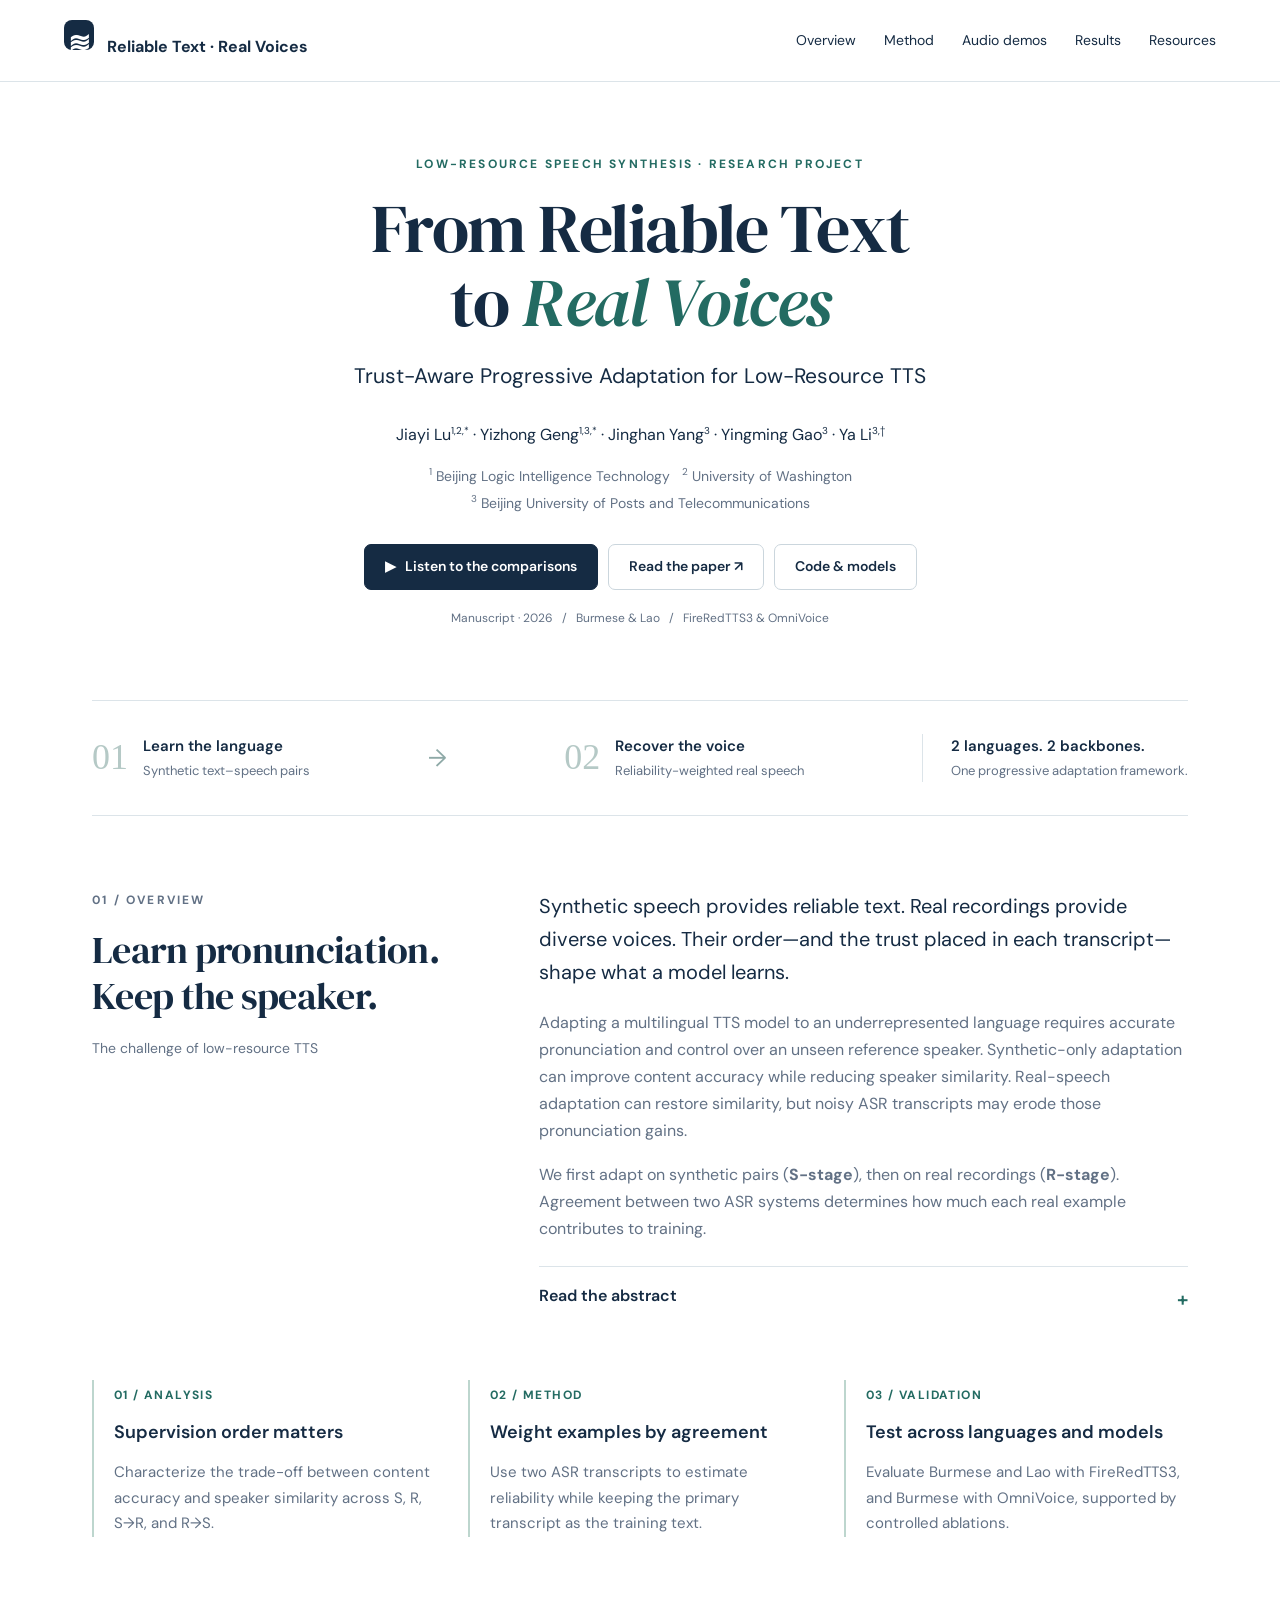
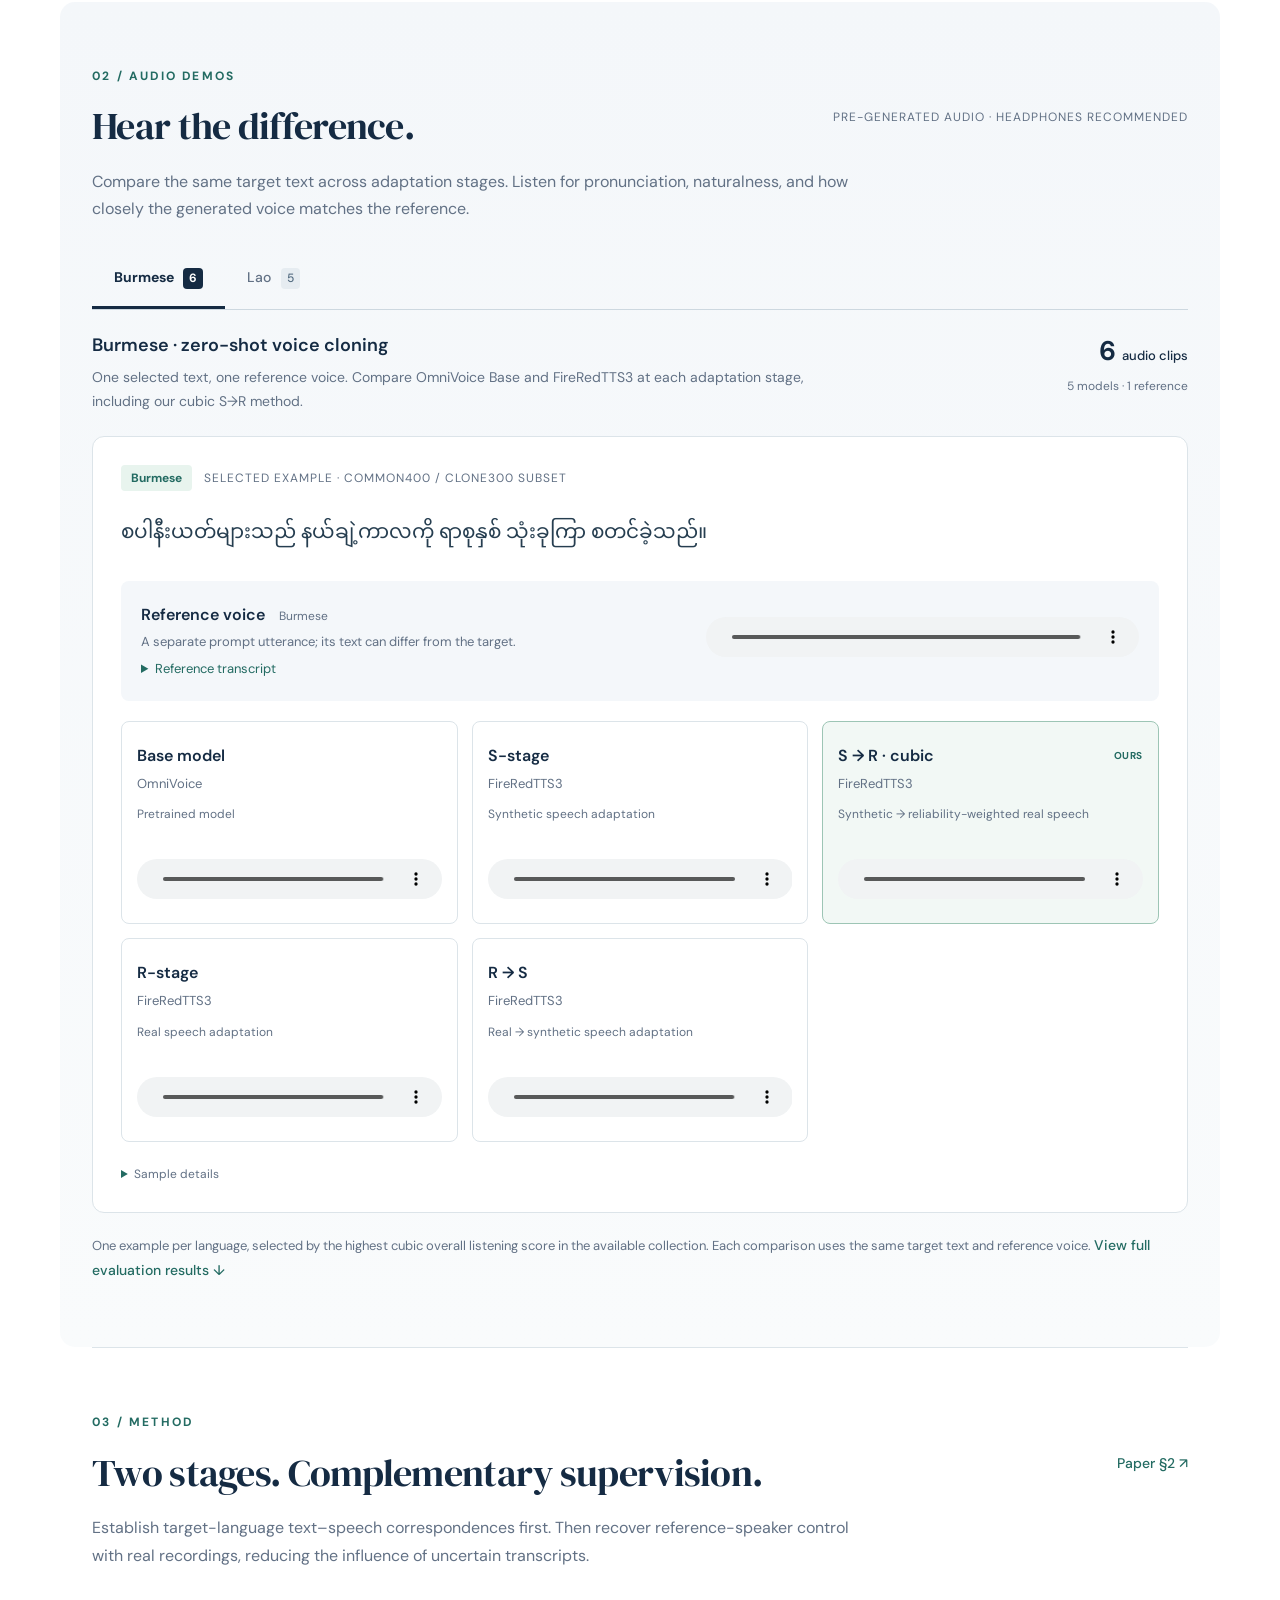
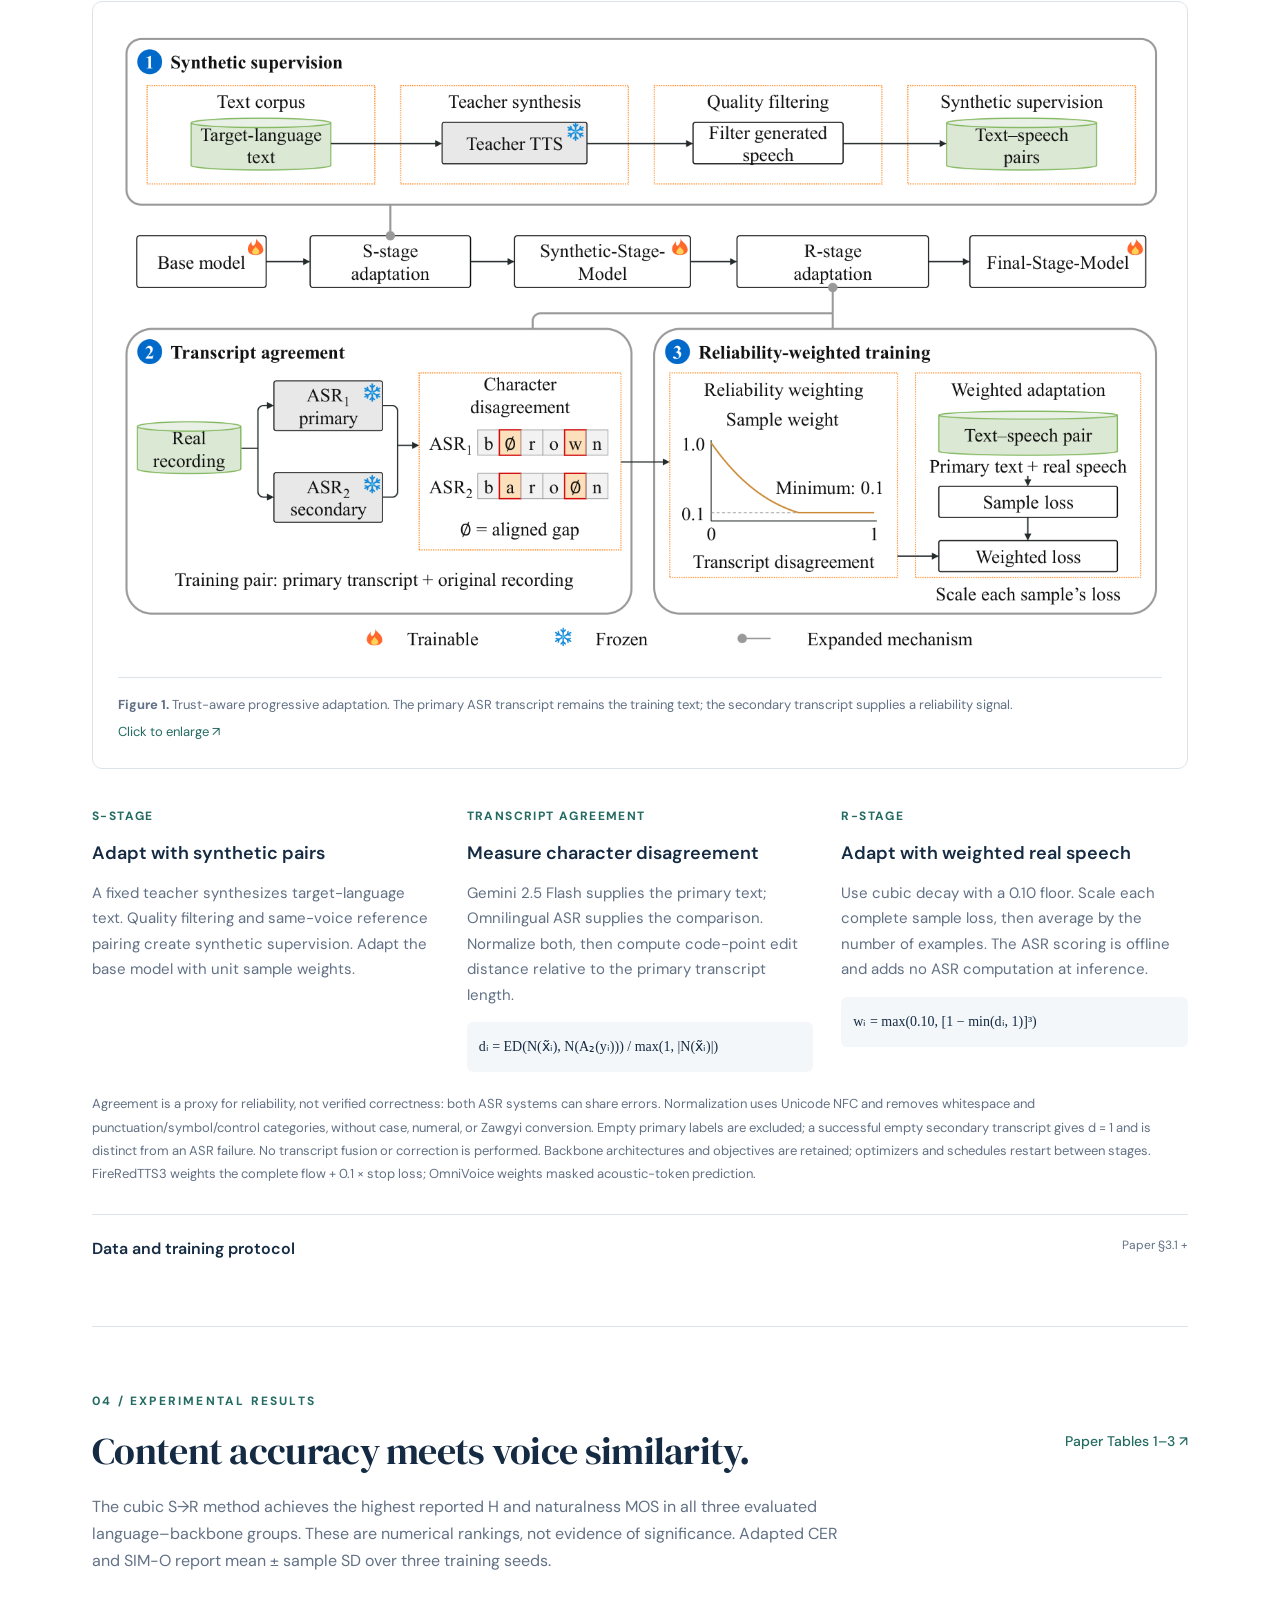
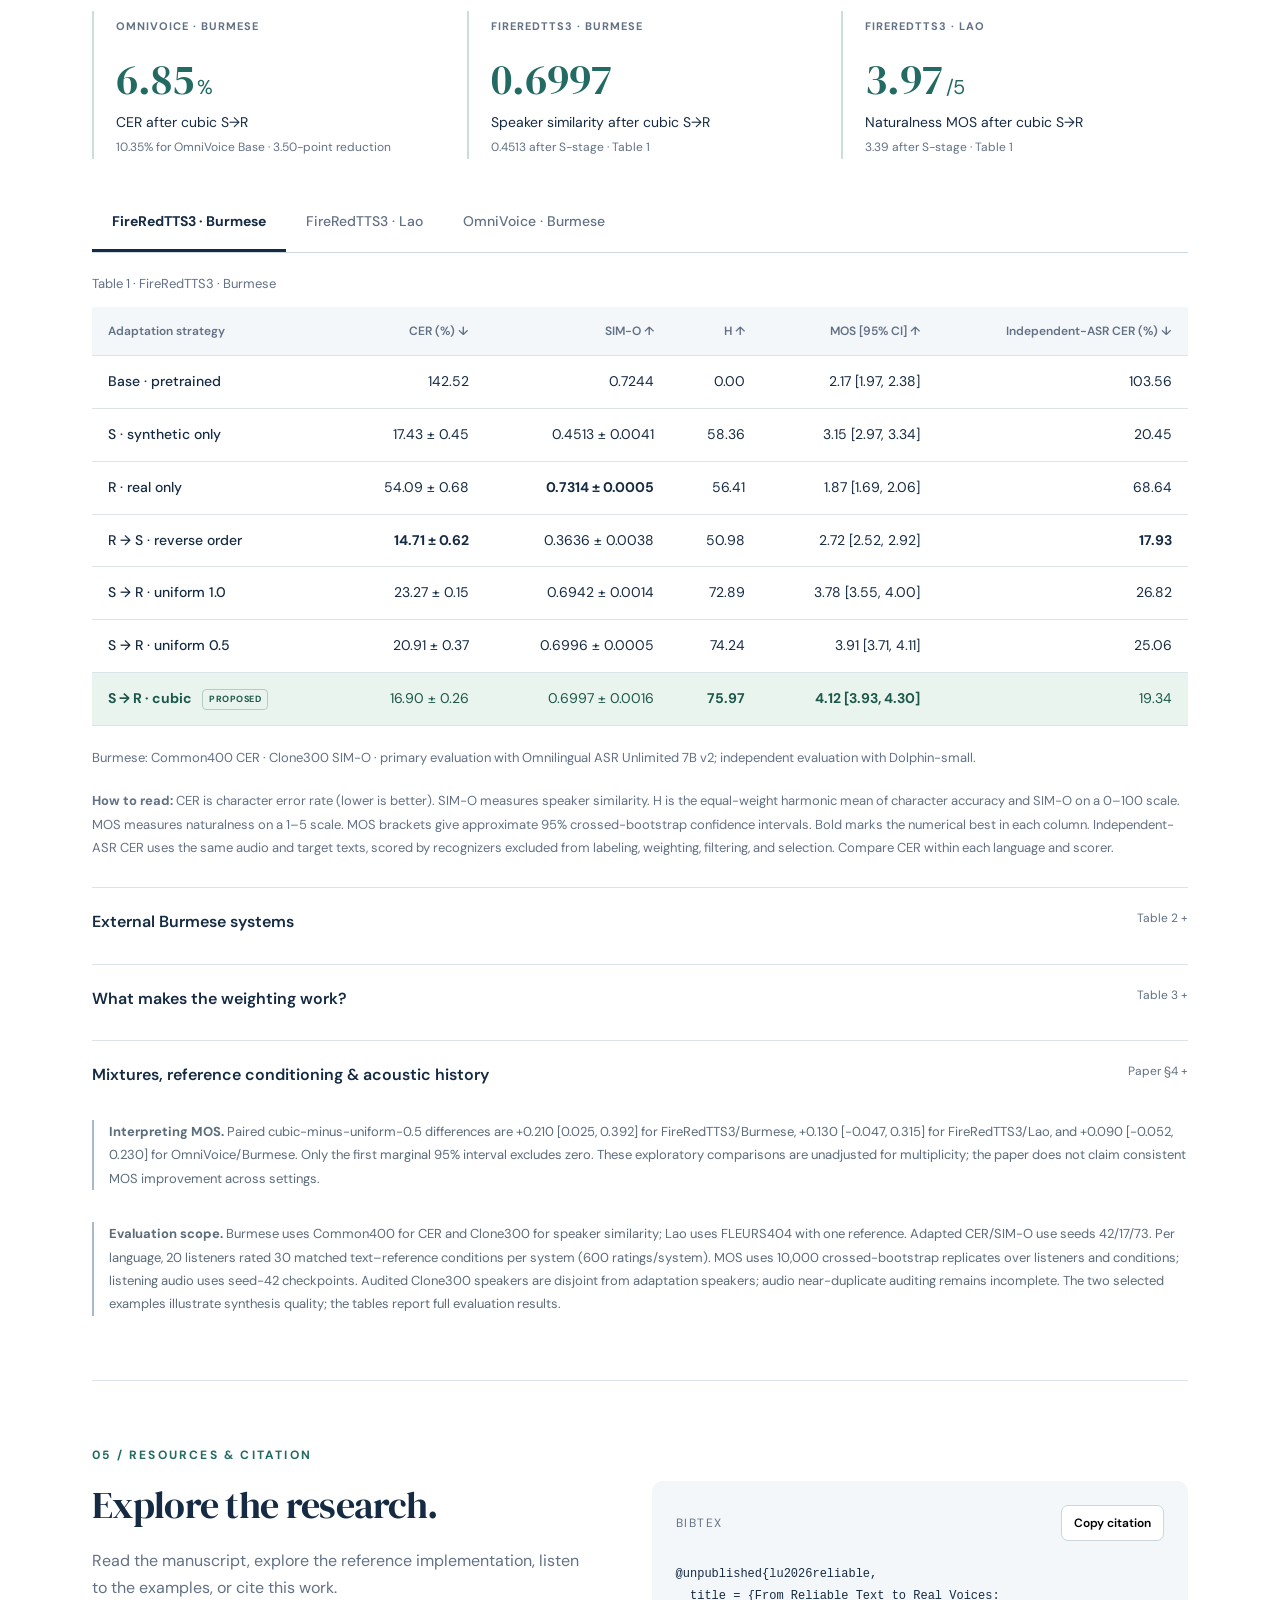
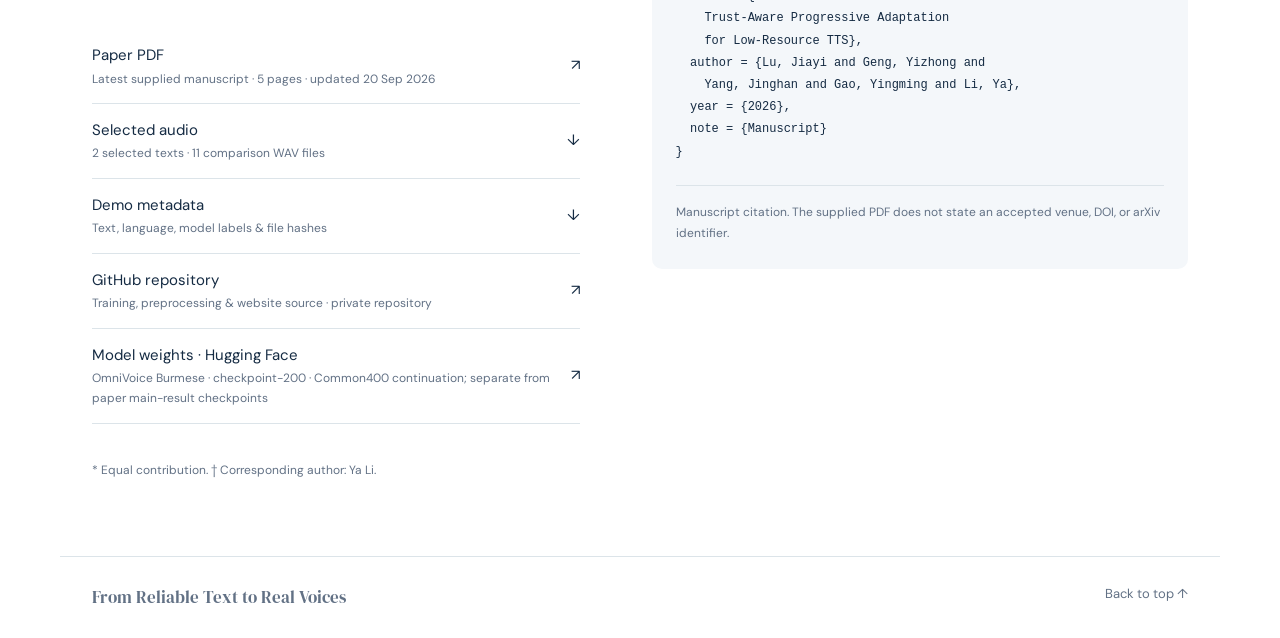
==== docs/index.html @ ff7438a8 "Refresh research overview and link public OmniVoice weights" ====
<!doctype html>
<html lang="en"><head><meta charset="utf-8"><meta name="viewport" content="width=device-width,initial-scale=1"><title>From Reliable Text to Real Voices</title><meta name="description" content="Trust-aware progressive adaptation for low-resource text-to-speech. Research, methods, audio comparisons, and results for Burmese and Lao."><link rel="icon" type="image/svg+xml" href="data:image/svg+xml,%3Csvg xmlns='http://www.w3.org/2000/svg' viewBox='0 0 32 32'%3E%3Crect width='32' height='32' rx='8' fill='%23254161'/%3E%3Cpath d='M8 13v6m5-12v18m6-15v12m5-9v6' stroke='white' stroke-width='2.5' stroke-linecap='round'/%3E%3C/svg%3E"><link rel="stylesheet" href="style.css"></head>
<body><header class="site-header"><a class="brand" href="#top"><span class="brand-icon">≋</span> Reliable Text · Real Voices</a><nav aria-label="Main navigation"><a href="#overview">Overview</a><a href="#method">Method</a><a href="#audio">Audio demos</a><a href="#results">Results</a><a href="#citation">Resources</a></nav></header>
<main id="top"><section class="hero"><p class="eyebrow">LOW-RESOURCE SPEECH SYNTHESIS · RESEARCH PROJECT</p><h1>From Reliable Text<br>to <em>Real Voices</em></h1><p class="subtitle">Trust-Aware Progressive Adaptation for Low-Resource TTS</p><p class="authors">Jiayi Lu<sup>1,2,*</sup> · Yizhong Geng<sup>1,3,*</sup> · Jinghan Yang<sup>3</sup> · Yingming Gao<sup>3</sup> · Ya Li<sup>3,†</sup></p><p class="affiliations"><sup>1</sup> Beijing Logic Intelligence Technology &nbsp; <sup>2</sup> University of Washington<br><sup>3</sup> Beijing University of Posts and Telecommunications</p><div class="hero-actions"><a class="button primary" href="#audio">▶ &nbsp; Listen to the comparisons</a><a class="button" href="assets/paper.pdf" target="_blank" rel="noopener">Read the paper ↗</a><a class="button" href="#citation">Code & models</a></div><p class="meta">Manuscript · 2026 &nbsp; / &nbsp; Burmese & Lao &nbsp; / &nbsp; FireRedTTS3 & OmniVoice</p></section>
<div class="research-strip" aria-label="Research at a glance"><div><span class="strip-number">01</span><span><strong>Learn the language</strong><small>Synthetic text–speech pairs</small></span></div><span class="strip-arrow" aria-hidden="true">→</span><div><span class="strip-number">02</span><span><strong>Recover the voice</strong><small>Reliability-weighted real speech</small></span></div><div class="strip-result"><strong>2 languages. 2 backbones.</strong><small>One progressive adaptation framework.</small></div></div>

<section id="overview" class="section overview-grid"><div><p class="eyebrow">01 / OVERVIEW</p><h2>Learn pronunciation.<br>Keep the speaker.</h2><p class="aside-label">The challenge of low-resource TTS</p></div><div><p class="lead">Synthetic speech provides reliable text. Real recordings provide diverse voices. Their order—and the trust placed in each transcript—shape what a model learns.</p><p>Adapting a multilingual TTS model to an underrepresented language requires accurate pronunciation and control over an unseen reference speaker. Synthetic-only adaptation can improve content accuracy while reducing speaker similarity. Real-speech adaptation can restore similarity, but noisy ASR transcripts may erode those pronunciation gains.</p><p>We first adapt on synthetic pairs (<strong>S-stage</strong>), then on real recordings (<strong>R-stage</strong>). Agreement between two ASR systems determines how much each real example contributes to training.</p><details class="abstract"><summary>Read the abstract <span aria-hidden="true">+</span></summary><p>Adapting multilingual text-to-speech (TTS) models to low-resource languages requires learning target-language pronunciation while retaining zero-shot voice cloning with limited transcribed speech. Synthetic speech and real recordings with automatic speech recognition (ASR) pseudo-labels offer scalable supervision, but differ in transcript reliability and acoustic diversity. We find that their training order affects the balance between content accuracy and speaker similarity, while noisy pseudo-labels can undermine pronunciation learned from synthetic speech. We propose synthetic-to-real adaptation with transcript-agreement weighting: synthetic pairs first establish text–speech correspondences, followed by real recordings to restore speaker conditioning, with agreement between two ASR systems determining each example’s loss weight. Experiments with FireRedTTS3 on Burmese and Lao, and OmniVoice on Burmese, show improved content accuracy and naturalness with competitive speaker similarity. Jointly considering supervision order and reliability when combining synthetic and real speech offers a practical path to low-resource TTS adaptation with less manual transcription.</p></details></div></section>
<div class="contributions"><article><span>01 / ANALYSIS</span><h3>Supervision order matters</h3><p>Characterize the trade-off between content accuracy and speaker similarity across S, R, S→R, and R→S.</p></article><article><span>02 / METHOD</span><h3>Weight examples by agreement</h3><p>Use two ASR transcripts to estimate reliability while keeping the primary transcript as the training text.</p></article><article><span>03 / VALIDATION</span><h3>Test across languages and models</h3><p>Evaluate Burmese and Lao with FireRedTTS3, and Burmese with OmniVoice, supported by controlled ablations.</p></article></div>

<section id="audio" class="section audio-section"><div class="section-heading"><div><p class="eyebrow">02 / AUDIO DEMOS</p><h2>Hear the difference.</h2></div><span class="small-label">PRE-GENERATED AUDIO · HEADPHONES RECOMMENDED</span></div><p class="section-intro">Compare the same target text across adaptation stages. Listen for pronunciation, naturalness, and how closely the generated voice matches the reference.</p>
<div class="tabs" role="tablist" aria-label="Audio language"><button id="tab-my" role="tab" aria-selected="true" aria-controls="audio-panel" data-group="my">Burmese <span>6</span></button><button id="tab-lo" role="tab" aria-selected="false" tabindex="-1" aria-controls="audio-panel" data-group="lo">Lao <span>5</span></button></div>
<div id="audio-panel" role="tabpanel" aria-labelledby="tab-my" tabindex="0"><div class="demo-description"><div><h3 id="group-title"></h3><p id="group-description"></p></div><div class="audio-count" id="audio-count" aria-live="polite"></div></div><article class="sample-card" id="sample-card" aria-live="polite"></article></div>
<p class="fine-print">One example per language, selected by the highest cubic overall listening score in the available collection. Each comparison uses the same target text and reference voice. <a class="text-link" href="#results">View full evaluation results ↓</a></p><noscript><p>Enable JavaScript to switch languages. You can also <a href="assets/selected-audio.zip">download all 11 comparison audio files</a>.</p></noscript></section>

<section id="method" class="section"><div class="section-heading"><div><p class="eyebrow">03 / METHOD</p><h2>Two stages. Complementary supervision.</h2></div><a class="text-link" href="assets/paper.pdf#page=2" target="_blank" rel="noopener">Paper §2 ↗</a></div><p class="section-intro">Establish target-language text–speech correspondences first. Then recover reference-speaker control with real recordings, reducing the influence of uncertain transcripts.</p><figure class="method-figure"><a href="assets/method.png" target="_blank" rel="noopener" aria-label="Open full-resolution method diagram"><img src="assets/method.png" alt="Figure 1. Teacher synthesis and quality filtering feed S-stage adaptation. A real recording is transcribed by a primary and secondary ASR system. Character disagreement determines the sample weight used during R-stage adaptation. Training uses the primary transcript and original recording." width="1512" height="912" loading="lazy"></a><figcaption><strong>Figure 1.</strong> Trust-aware progressive adaptation. The primary ASR transcript remains the training text; the secondary transcript supplies a reliability signal. <span>Click to enlarge ↗</span></figcaption></figure>
<div class="method-steps"><article><span class="step-label">S-STAGE</span><h3>Adapt with synthetic pairs</h3><p>A fixed teacher synthesizes target-language text. Quality filtering and same-voice reference pairing create synthetic supervision. Adapt the base model with unit sample weights.</p></article><article><span class="step-label">TRANSCRIPT AGREEMENT</span><h3>Measure character disagreement</h3><p>Gemini 2.5 Flash supplies the primary text; Omnilingual ASR supplies the comparison. Normalize both, then compute code-point edit distance relative to the primary transcript length.</p><p class="formula">dᵢ = ED(N(x̃ᵢ), N(A₂(yᵢ))) / max(1, |N(x̃ᵢ)|)</p></article><article><span class="step-label">R-STAGE</span><h3>Adapt with weighted real speech</h3><p>Use cubic decay with a 0.10 floor. Scale each complete sample loss, then average by the number of examples. The ASR scoring is offline and adds no ASR computation at inference.</p><p class="formula">wᵢ = max(0.10, [1 − min(dᵢ, 1)]³)</p></article></div><p class="fine-print">Agreement is a proxy for reliability, not verified correctness: both ASR systems can share errors. Normalization uses Unicode NFC and removes whitespace and punctuation/symbol/control categories, without case, numeral, or Zawgyi conversion. Empty primary labels are excluded; a successful empty secondary transcript gives d = 1 and is distinct from an ASR failure. No transcript fusion or correction is performed. Backbone architectures and objectives are retained; optimizers and schedules restart between stages. FireRedTTS3 weights the complete flow + 0.1 × stop loss; OmniVoice weights masked acoustic-token prediction.</p><details class="results-details"><summary>Data and training protocol <span>Paper §3.1 +</span></summary><div class="analysis-grid"><article><h3>Burmese</h3><p>S: 160,918 Azure Nilar/Thiha pairs (291.148 h). R: 48,043 DVB pairs (92.263 h). S/R training uses 53,640 / 16,015 updates.</p></article><article><h3>Lao</h3><p>S: 119,246 pairs (200.004 h). R: 26,004 pairs (45.117 h). S/R training uses 39,749 / 8,668 updates.</p></article><article><h3>Controlled adaptation</h3><p>One device, effective batch 3, AdamW, 3% warmup, cosine decay, S/R learning rates 2 × 10⁻⁶ / 10⁻⁶. Dev120 selects γ = 3 and a 0.10 floor by three-seed mean CER subject to SIM-O ≥ 0.6970.</p></article></div></details></section>

<section id="results" class="section"><div class="section-heading"><div><p class="eyebrow">04 / EXPERIMENTAL RESULTS</p><h2>Content accuracy meets voice similarity.</h2></div><a class="text-link" href="assets/paper.pdf#page=3" target="_blank" rel="noopener">Paper Tables 1–3 ↗</a></div><p class="section-intro">The cubic S→R method achieves the highest reported H and naturalness MOS in all three evaluated language–backbone groups. These are numerical rankings, not evidence of significance. Adapted CER and SIM-O report mean ± sample SD over three training seeds.</p><div class="result-highlights"><div><span>OMNIVOICE · BURMESE</span><strong>6.85<span>%</span></strong><p>CER after cubic S→R<br><small>10.35% for OmniVoice Base · 3.50-point reduction</small></p></div><div><span>FIREREDTTS3 · BURMESE</span><strong>0.6997</strong><p>Speaker similarity after cubic S→R<br><small>0.4513 after S-stage · Table 1</small></p></div><div><span>FIREREDTTS3 · LAO</span><strong>3.97<span>/5</span></strong><p>Naturalness MOS after cubic S→R<br><small>3.39 after S-stage · Table 1</small></p></div></div>
<div class="results-toolbar"><div class="tabs compact" role="tablist" aria-label="Results language and backbone"><button id="result-tab-0" role="tab" aria-selected="true" aria-controls="results-panel" data-result="0">FireRedTTS3 · Burmese</button><button id="result-tab-1" role="tab" aria-selected="false" tabindex="-1" aria-controls="results-panel" data-result="1">FireRedTTS3 · Lao</button><button id="result-tab-2" role="tab" aria-selected="false" tabindex="-1" aria-controls="results-panel" data-result="2">OmniVoice · Burmese</button></div></div><div id="results-panel" role="tabpanel" aria-labelledby="result-tab-0" tabindex="0"><div class="table-scroll"><table class="results-table"><caption id="table-caption">Table 1 · FireRedTTS3 · Burmese</caption><thead><tr><th scope="col">Adaptation strategy</th><th scope="col">CER (%) ↓</th><th scope="col">SIM-O ↑</th><th scope="col">H ↑</th><th scope="col">MOS [95% CI] ↑</th><th scope="col">Independent-ASR CER (%) ↓</th></tr></thead><tbody id="results-body"></tbody></table></div><p id="result-protocol" class="fine-print"></p></div><p class="fine-print"><strong>How to read:</strong> CER is character error rate (lower is better). SIM-O measures speaker similarity. H is the equal-weight harmonic mean of character accuracy and SIM-O on a 0–100 scale. MOS measures naturalness on a 1–5 scale. MOS brackets give approximate 95% crossed-bootstrap confidence intervals. Bold marks the numerical best in each column. Independent-ASR CER uses the same audio and target texts, scored by recognizers excluded from labeling, weighting, filtering, and selection. Compare CER within each language and scorer.</p>
<details class="results-details"><summary>External Burmese systems <span>Table 2 +</span></summary><div class="table-scroll"><table><caption>Common400 CER / Clone300 SIM-O</caption><thead><tr><th scope="col">System</th><th scope="col">CER (%) ↓</th><th scope="col">SIM-O ↑</th></tr></thead><tbody><tr><th scope="row">Fish Audio S2-Pro</th><td>83.89</td><td>0.6376</td></tr><tr><th scope="row">MMS-TTS-mya *</th><td>20.49</td><td>0.1029</td></tr><tr><th scope="row">F5-Myanmar-TTS v2</th><td>35.24</td><td>0.5863</td></tr><tr><th scope="row">IMS-Toucan</th><td>95.40</td><td>0.3298</td></tr><tr><th scope="row">mmSpeech Tacotron *</th><td>78.70</td><td>0.0914</td></tr><tr><th scope="row">OmniVoice Base</th><td>10.35</td><td>0.7278</td></tr><tr><th scope="row">FireRedTTS3 cubic</th><td>16.90</td><td>0.6997</td></tr><tr class="ours"><th scope="row">OmniVoice cubic</th><td>6.85</td><td>0.7098</td></tr></tbody></table></div><p class="fine-print">* Fixed-voice models: SIM-O is descriptive. All outputs remain scored, including 210/400 mmSpeech Tacotron outputs reaching its 12.54 s limit and IMS-Toucan outputs with Burmese phoneme warnings. The selected audio examples above include FireRedTTS3 cubic and OmniVoice Base.</p></details>
<details class="results-details"><summary>What makes the weighting work? <span>Table 3 +</span></summary><p class="fine-print">Burmese FireRedTTS3 controls from S: mean ± sample SD over three training seeds. Shuffle results are averaged within each seed.</p><div class="ablation-grid"><div><h3>Keep the recordings. Change the labels.</h3><p>On 2,921 matched FLEURS recordings (11.578 h), official text reduces CER by 8.22 points versus ASR pseudo-labels at uniform weight 1.0.</p><div class="table-scroll"><table><caption>Table 3a · Training-label control</caption><thead><tr><th scope="col">Setting</th><th scope="col">CER (%) ↓</th><th scope="col">SIM-O ↑</th></tr></thead><tbody><tr><th scope="row">S starting point (Table 1a)</th><td>17.43 ± 0.45</td><td>0.4513 ± 0.0041</td></tr><tr><th scope="row">Pseudo-labels · w = 0.5</th><td>21.17 ± 0.38</td><td>0.6345 ± 0.0024</td></tr><tr><th scope="row">Pseudo-labels · w = 1.0</th><td>23.67 ± 0.19</td><td>0.6487 ± 0.0009</td></tr><tr class="ours"><th scope="row">Official text · w = 1.0</th><td>15.45 ± 0.15</td><td>0.6342 ± 0.0012</td></tr></tbody></table></div></div><div><h3>Assignment matters beyond loss scale.</h3><p>Cubic weighting outperforms shuffled weights and equal-mean uniform weighting under matched broadcast training conditions.</p><div class="table-scroll"><table><caption>Table 3b · Weight assignment and loss scale</caption><thead><tr><th scope="col">Setting</th><th scope="col">CER (%) ↓</th><th scope="col">SIM-O ↑</th></tr></thead><tbody><tr><th scope="row">Uniform 1.0 (Table 1a)</th><td>23.27 ± 0.15</td><td>0.6942 ± 0.0014</td></tr><tr><th scope="row">Uniform 0.5</th><td>20.91 ± 0.37</td><td>0.6996 ± 0.0005</td></tr><tr><th scope="row">Linear · γ = 1</th><td>23.25 ± 0.49</td><td>0.6956 ± 0.0030</td></tr><tr><th scope="row">Cubic · globally shuffled</th><td>21.34 ± 0.52</td><td>0.6984 ± 0.0010</td></tr><tr><th scope="row">Cubic · duration-stratified shuffle</th><td>21.13 ± 0.22</td><td>0.6988 ± 0.0032</td></tr><tr><th scope="row">Uniform · equal mean</th><td>21.09 ± 0.55</td><td>0.6993 ± 0.0008</td></tr><tr class="ours"><th scope="row">Cubic · γ = 3</th><td>16.90 ± 0.26</td><td>0.6997 ± 0.0016</td></tr></tbody></table></div></div></div><p class="fine-print">On the FLEURS label control, transcript disagreement correlates with true label error (Spearman ρ = 0.560; Pearson r = 0.546). Mean label CER is 5.94% at d &lt; 0.1 (n = 971), versus 32.30% at d ≥ 0.6 (n = 286). Agreement is informative, not proof of correctness.</p></details>
<details class="results-details"><summary>Mixtures, reference conditioning & acoustic history <span>Paper §4 +</span></summary><div class="analysis-grid"><article><h3>Progressive adaptation</h3><p>The real-example ratio sweep uses 0/10/25/50/75/90/100% real data. Synthetic replay restores less similarity than real-only continuation. Exposure-matched joint training from Base yields <strong>20.160% CER / 0.65120 SIM-O</strong>.</p></article><article><h3>Reference response</h3><p>Embedding-switch response across 16 texts is <strong>1.3147 / 0.9602 / 1.2723</strong> for Base / S / historical uniform 0.5 S→R. Matched-reference SIM-O is 0.7804 / 0.5672 / 0.7625. Real adaptation restores response weakened by S; cubic was not tested in this intervention.</p></article><article><h3>Acoustic history</h3><p>Recorded rather than generated prefixes improve suffix SIM-O by <strong>0.0739 / 0.0211</strong> for S / historical uniform 0.5 S→R over eight eligible pairs. Gains occur in 7/8 pairs for each model; paired 95% intervals are [0.0225, 0.1204] / [0.0025, 0.0374]. These case-conditioned results show history dependence, not naturally accumulating voice drift. Cubic was not tested.</p></article></div><p class="fine-print">No corresponding intervention or ratio-sweep audio is available in the supplied collection. These results are reported from the manuscript and are not inferred from the selected listening clips.</p></details>
<div class="note results-note"><strong>Interpreting MOS.</strong> Paired cubic-minus-uniform-0.5 differences are +0.210 [0.025, 0.392] for FireRedTTS3/Burmese, +0.130 [−0.047, 0.315] for FireRedTTS3/Lao, and +0.090 [−0.052, 0.230] for OmniVoice/Burmese. Only the first marginal 95% interval excludes zero. These exploratory comparisons are unadjusted for multiplicity; the paper does not claim consistent MOS improvement across settings.</div><div class="note results-note"><strong>Evaluation scope.</strong> Burmese uses Common400 for CER and Clone300 for speaker similarity; Lao uses FLEURS404 with one reference. Adapted CER/SIM-O use seeds 42/17/73. Per language, 20 listeners rated 30 matched text–reference conditions per system (600 ratings/system). MOS uses 10,000 crossed-bootstrap replicates over listeners and conditions; listening audio uses seed-42 checkpoints. Audited Clone300 speakers are disjoint from adaptation speakers; audio near-duplicate auditing remains incomplete. The two selected examples illustrate synthesis quality; the tables report full evaluation results.</div></section>

<section id="citation" class="section"><div class="resource-layout"><div><p class="eyebrow">05 / RESOURCES & CITATION</p><h2>Explore the research.</h2><p class="section-intro">Read the manuscript, explore the reference implementation, listen to the examples, or cite this work.</p><div class="resource-list"><a href="assets/paper.pdf" target="_blank" rel="noopener"><span>Paper PDF<small>Latest supplied manuscript · 5 pages · updated 20 Sep 2026</small></span><span aria-hidden="true">↗</span></a><a href="assets/selected-audio.zip" download><span>Selected audio<small>2 selected texts · 11 comparison WAV files</small></span><span aria-hidden="true">↓</span></a><a href="assets/demo-data.json" download><span>Demo metadata<small>Text, language, model labels & file hashes</small></span><span aria-hidden="true">↓</span></a><a href="https://github.com/InsiderX-Pro/S2R-Adaptation-TTS" target="_blank" rel="noopener"><span>GitHub repository<small>Training, preprocessing & website source · private repository</small></span><span aria-hidden="true">↗</span></a><a href="https://huggingface.co/joa8115/S2R-Adaptation-TTS" target="_blank" rel="noopener"><span>Model weights · Hugging Face<small>OmniVoice Burmese · checkpoint-200 · Common400 continuation; separate from paper main-result checkpoints</small></span><span aria-hidden="true">↗</span></a></div></div><div class="citation-box"><div class="citation-top"><span>BIBTEX</span><button id="copy-citation" class="button">Copy citation</button></div><pre id="bibtex">@unpublished{lu2026reliable,
  title = {From Reliable Text to Real Voices:
    Trust-Aware Progressive Adaptation
    for Low-Resource TTS},
  author = {Lu, Jiayi and Geng, Yizhong and
    Yang, Jinghan and Gao, Yingming and Li, Ya},
  year = {2026},
  note = {Manuscript}
}</pre><p class="fine-print">Manuscript citation. The supplied PDF does not state an accepted venue, DOI, or arXiv identifier.</p><span id="copy-status" class="sr-only" role="status"></span></div></div><p class="author-note">* Equal contribution. † Corresponding author: Ya Li.</p></section></main><footer><span>From Reliable Text to Real Voices</span><a href="#top">Back to top ↑</a></footer><script src="demo-data.js"></script><script src="app.js"></script></body></html>
---- docs/style.css ----
@font-face {
  font-family: 'DM Sans';
  font-style: normal;
  font-weight: 400;
  font-display: swap;
  src: url(./assets/fonts/dmsans-0569c822ca.ttf) format('truetype');
}
@font-face {
  font-family: 'DM Sans';
  font-style: normal;
  font-weight: 500;
  font-display: swap;
  src: url(./assets/fonts/dmsans-9bd8ba39c9.ttf) format('truetype');
}
@font-face {
  font-family: 'DM Sans';
  font-style: normal;
  font-weight: 600;
  font-display: swap;
  src: url(./assets/fonts/dmsans-18e69125ce.ttf) format('truetype');
}
@font-face {
  font-family: 'DM Sans';
  font-style: normal;
  font-weight: 700;
  font-display: swap;
  src: url(./assets/fonts/dmsans-8257aa2626.ttf) format('truetype');
}
@font-face {
  font-family: 'DM Serif Display';
  font-style: italic;
  font-weight: 400;
  font-display: swap;
  src: url(./assets/fonts/dmserifdisplay-d90cebc85b.ttf) format('truetype');
}
@font-face {
  font-family: 'DM Serif Display';
  font-style: normal;
  font-weight: 400;
  font-display: swap;
  src: url(./assets/fonts/dmserifdisplay-b883796f2d.ttf) format('truetype');
}
@font-face {
  font-family: 'Noto Sans Lao';
  font-style: normal;
  font-weight: 400;
  font-stretch: normal;
  font-display: swap;
  src: url(./assets/fonts/notosanslao-f1ea548bab.ttf) format('truetype');
}
@font-face {
  font-family: 'Noto Sans Lao';
  font-style: normal;
  font-weight: 500;
  font-stretch: normal;
  font-display: swap;
  src: url(./assets/fonts/notosanslao-83dd89c81e.ttf) format('truetype');
}
@font-face {
  font-family: 'Noto Sans Myanmar';
  font-style: normal;
  font-weight: 400;
  font-stretch: normal;
  font-display: swap;
  src: url(./assets/fonts/notosansmyanmar-a69e5a7df8.ttf) format('truetype');
}
@font-face {
  font-family: 'Noto Sans Myanmar';
  font-style: normal;
  font-weight: 500;
  font-stretch: normal;
  font-display: swap;
  src: url(./assets/fonts/notosansmyanmar-fc57431f5d.ttf) format('truetype');
}

:root{--ink:#152b43;--muted:#627185;--accent:#236b62;--line:#dce4e9;--soft:#f4f7fa;--teal:#e8f4ee}*{box-sizing:border-box}html{scroll-behavior:smooth;scroll-padding-top:95px}body{margin:0;background:#fff;color:var(--ink);font:16px/1.7 'DM Sans',Arial,sans-serif}a{color:inherit;text-decoration:none}button,a,input,summary{touch-action:manipulation}a:focus-visible,button:focus-visible,summary:focus-visible{outline:3px solid #bb822e;outline-offset:5px}button{font:inherit;cursor:pointer}.site-header{height:82px;border-bottom:1px solid var(--line);display:flex;align-items:center;justify-content:space-between;padding:0 max(5vw,24px);position:sticky;top:0;background:#ffffffed;backdrop-filter:blur(14px);z-index:10}.brand{font-weight:700;font-size:16px;white-space:nowrap}.brand-icon{display:inline-grid;place-items:center;background:var(--ink);color:white;width:30px;height:30px;border-radius:8px;font-size:27px;margin-right:9px}nav{display:flex;gap:28px;font-size:14px}nav a:hover{color:var(--accent)}main{max-width:1160px;margin:auto;padding:0 32px}.hero{text-align:center;padding:72px 0 60px}.eyebrow{font-size:12px;letter-spacing:2.2px;font-weight:700;color:var(--accent);margin:0 0 18px}h1{font:normal clamp(42px,5.3vw,70px)/1.08 'DM Serif Display',Georgia,serif;letter-spacing:-1.5px;margin:18px 0 20px}h1 em{color:var(--accent);font-weight:normal}.subtitle{font-size:21px;margin:0 0 26px}.authors{font-size:16px;margin:10px 0}.affiliations{font-size:14px;line-height:1.9;color:var(--muted)}sup{font-size:10px}.hero-actions{display:flex;justify-content:center;flex-wrap:wrap;gap:10px;margin:28px 0 18px}.button{display:inline-flex;gap:8px;align-items:center;justify-content:center;border:1px solid #cbd6dd;border-radius:7px;padding:10px 20px;font-size:14px;font-weight:600;background:white}.button:hover{background:var(--soft)}.button.primary{background:var(--ink);border-color:var(--ink);color:white}.button.primary:hover{background:#254966}.meta{font-size:12px;color:var(--muted)}.section{padding:64px 0;border-top:1px solid var(--line)}h2{font:normal 38px/1.2 'DM Serif Display',Georgia,serif;letter-spacing:-.7px;margin:0 0 18px}.section-intro{color:var(--muted);max-width:760px;margin:0 0 28px}.sample-card{padding:28px;border:1px solid var(--line);border-radius:12px;background:#fff}.sample-text{font-size:20px;line-height:2;color:#263e50}[lang=my]{font-family:'Noto Sans Myanmar',sans-serif}[lang=lo]{font-family:'Noto Sans Lao',sans-serif}audio{max-width:100%;width:100%;height:40px}footer{text-align:center;padding:35px;color:var(--muted);font-size:13px;border-top:1px solid var(--line)}@media(max-width:760px){.site-header{height:auto;min-height:74px;display:block;padding:12px 20px}.brand{font-size:14px}nav{gap:20px;overflow:auto;white-space:nowrap;margin-top:8px;padding-bottom:3px}main{padding:0 20px}.hero{padding:45px 0 35px}.subtitle{font-size:18px}.section{padding:42px 0}h2{font-size:32px}.sample-card{padding:20px}}
.research-strip{display:flex;align-items:center;gap:24px;justify-content:space-between;border-top:1px solid var(--line);border-bottom:1px solid var(--line);padding:26px 0;margin-bottom:10px}.research-strip>div{display:flex;align-items:center;gap:15px}.strip-number{font-family:Georgia,serif;font-size:36px;color:#b5c9c6}.research-strip strong{display:block;font-size:15px;font-weight:600}.research-strip small{display:block;font-size:13px;color:var(--muted)}.strip-arrow{color:#8ea9a7;font-size:24px}.research-strip .strip-result{display:block;border-left:1px solid var(--line);padding-left:28px}.overview-grid{display:grid;grid-template-columns:1fr 1.7fr;gap:65px;border-top:0}.overview-grid p{color:var(--muted)}.overview-grid .lead{font-size:20px;color:var(--ink);line-height:1.65;margin-top:0}.aside-label{font-size:14px}.abstract{border-top:1px solid var(--line);padding-top:15px;margin-top:24px}.abstract summary,.results-details>summary{cursor:pointer;display:flex;justify-content:space-between;font-weight:600;gap:20px}.abstract summary span{color:var(--accent);font-size:20px}.abstract p{font-size:15px}.contributions{display:grid;grid-template-columns:repeat(3,1fr);gap:32px;padding:0 0 65px}.contributions article{padding-left:20px;border-left:2px solid #bdd6ce}.contributions span,.step-label{font-size:12px;letter-spacing:1.4px;color:var(--accent);font-weight:700}h3{font-size:18px;font-weight:600;line-height:1.45;margin:12px 0}h4{font-size:16px;font-weight:600;margin:0}.contributions p,.method-steps p{color:var(--muted);font-size:15px;margin-bottom:0}.section-heading{display:flex;align-items:center;justify-content:space-between;gap:20px}.section-heading h2{margin-bottom:18px}.small-label{font-size:12px;letter-spacing:1px;color:var(--muted)}.audio-section{background:linear-gradient(#f4f7fa,#f9fbfc);margin:0 -32px;padding-left:32px;padding-right:32px;border-radius:15px;border-top:0}.tabs{display:flex;gap:0;border-bottom:1px solid #cdd8e0;overflow:auto}.tabs button{padding:16px 22px;white-space:nowrap;font-size:14px;font-weight:500;border:0;border-bottom:3px solid transparent;background:none;color:var(--muted)}.tabs button:hover{color:var(--ink);background:#eaf0f4}.tabs button[aria-selected=true]{color:var(--ink);border-bottom-color:var(--ink);font-weight:700}.tabs button span{font-size:12px;display:inline-block;padding:0 6px;margin-left:6px;background:#e6ecf1;color:#536b80;border-radius:4px}.tabs button[aria-selected=true] span{background:var(--ink);color:white}.demo-description{display:flex;gap:40px;justify-content:space-between;padding:22px 0}.demo-description h3{margin:0 0 8px}.demo-description p{max-width:760px;color:var(--muted);font-size:14px;margin:0}.audio-count{text-align:right;min-width:170px;flex-shrink:0;padding-top:3px}.audio-count strong{font-size:27px;line-height:1.2}.audio-count small{font-size:13px;font-weight:500}.audio-count>span{display:block;font-size:12px;color:var(--muted);margin-top:8px}.sample-navigation{display:flex;align-items:center;gap:22px;padding-bottom:22px}.sample-navigation>.small-label{flex-shrink:0}.sample-picker{display:flex;gap:7px;flex-wrap:wrap}.sample-choice{font-size:12px;background:white;border:1px solid #cdd8e0;border-radius:5px;padding:7px 10px;min-height:36px;min-width:38px;color:#52677c}.sample-choice.selected{color:white;background:var(--ink);border-color:var(--ink)}.sample-choice:hover{border-color:var(--ink)}.sample-top{display:flex;align-items:center;gap:12px}.language-badge{font-size:12px;font-weight:700;padding:3px 10px;border-radius:4px;background:var(--teal);color:var(--accent)}.text-link{font-size:14px;font-weight:500;color:var(--accent)}.text-link:hover{text-decoration:underline}.all-comparisons{margin-left:auto}.sample-text{margin:23px 0 27px;overflow-wrap:anywhere}.reference-row{display:grid;grid-template-columns:1.25fr 1fr;gap:24px;align-items:center;background:var(--soft);padding:20px;border-radius:8px;margin-bottom:20px}.reference-row h4 span{font-size:12px;font-weight:400;color:var(--muted);margin-left:10px}.reference-row p{font-size:13px;color:var(--muted);margin:3px 0}.reference-row summary{font-size:13px;color:var(--accent);cursor:pointer;margin-top:5px}.reference-row details p{margin-top:14px;line-height:2}.audio-grid{display:grid;grid-template-columns:repeat(3,minmax(0,1fr));gap:14px}.audio-grid.single{grid-template-columns:minmax(0,1fr);max-width:650px}.model-audio{padding:20px 15px 16px;border:1px solid var(--line);border-radius:8px;min-width:0}.model-audio.progressive{background:#f2f8f5;border-color:#9dc5b5}.model-heading{display:flex;justify-content:space-between;gap:8px;align-items:center}.model-tag{font-size:10px;letter-spacing:.5px;font-weight:700;color:var(--accent)}.backbone{font-size:13px;color:var(--muted)}.condition{font-size:12px;color:var(--muted);line-height:1.6;min-height:38px;margin:9px 0 16px}.clip-score{display:flex;align-items:center;gap:12px;margin:14px 0 0}.clip-score strong{font-size:20px}.clip-score strong small{font-size:12px;color:var(--muted);font-weight:400}.clip-score>span{font-size:12px;color:var(--muted)}.audio-error{font-size:12px;color:#9e3c3c}.audio-error a{text-decoration:underline}.sample-footer{display:flex;align-items:center;justify-content:space-between;padding-top:15px;font-size:12px;color:var(--muted)}.text-button{font-size:13px;background:none;color:var(--ink);border:0;padding:8px 0}.text-button:hover{text-decoration:underline}.text-button:disabled{color:#798592;cursor:default;text-decoration:none}.source-detail{margin-top:22px;font-size:12px;color:var(--muted)}.source-detail summary{cursor:pointer}.source-detail p{overflow-wrap:anywhere}.source-detail a{text-decoration:underline}.note{font-size:13px;line-height:1.8;color:#5b6c7b;margin-top:24px;padding-left:15px;border-left:2px solid #a8b9c9}.note a{color:var(--accent);text-decoration:underline}.method-figure{margin:32px 0;border:1px solid var(--line);border-radius:10px;overflow:hidden;padding:25px}.method-figure img{width:100%;height:auto;display:block}.method-figure figcaption{font-size:13px;color:var(--muted);margin-top:20px;padding-top:16px;border-top:1px solid var(--line);line-height:1.7}.method-figure figcaption span{display:block;color:var(--accent);margin-top:5px}.method-steps{display:grid;grid-template-columns:repeat(3,minmax(0,1fr));gap:28px}.method-steps h3{font-size:18px}.method-steps .formula{padding:13px 12px;background:var(--soft);font:14px/1.7 Georgia,serif;border-radius:6px;color:var(--ink);overflow-wrap:anywhere}.fine-print{font-size:13px;line-height:1.8;color:var(--muted);margin:20px 0 0}.result-highlights{display:grid;grid-template-columns:repeat(3,1fr);gap:28px;margin:36px 0}.result-highlights>div{border-left:2px solid #ccdfd7;padding-left:22px}.result-highlights>div>span{font-size:11px;font-weight:700;letter-spacing:1px;color:var(--muted)}.result-highlights strong{display:block;font:normal 42px/1.3 'DM Serif Display',Georgia,serif;color:var(--accent);margin:14px 0 5px}.result-highlights strong span{font:normal 20px 'DM Sans',sans-serif;margin-left:3px}.result-highlights p{font-size:14px;margin:0}.result-highlights small{font-size:12px;color:var(--muted)}.tabs.compact button{padding:15px 20px}.table-scroll{overflow:auto}table{border-collapse:collapse;width:100%;font-size:14px;text-align:right;font-variant-numeric:tabular-nums}caption{text-align:left;font-size:13px;color:var(--muted);padding:20px 0 12px}th,td{padding:14px 16px;border-bottom:1px solid var(--line)}thead th{font-size:12px;background:var(--soft);font-weight:600;color:var(--muted)}thead th:first-child{text-align:left}tbody th{text-align:left;font-weight:500}tbody tr.ours{background:#eaf4ef;color:#1c5849}tbody tr.ours th{font-weight:700}.table-tag{display:inline-block;font-size:9px;font-weight:700;letter-spacing:.5px;margin-left:10px;padding:2px 6px;border:1px solid #b3cec0;border-radius:4px;vertical-align:middle}.results-details{border-top:1px solid var(--line);margin-top:28px;padding:20px 0 0}.results-details summary{font-size:16px}.results-details summary span{font-size:12px;font-weight:400;color:var(--muted);white-space:nowrap}.ablation-grid{display:grid;grid-template-columns:1fr 1.2fr;gap:32px}.ablation-grid h3,.analysis-grid h3{font-size:16px;margin:25px 0 8px}.ablation-grid p,.analysis-grid p{font-size:14px;color:var(--muted)}.ablation-grid table{font-size:12px}.ablation-grid th,.ablation-grid td{padding:12px 8px}.analysis-grid{display:grid;grid-template-columns:repeat(3,1fr);gap:28px}.results-note{margin-top:32px}.resource-layout{display:grid;grid-template-columns:1fr 1.1fr;gap:72px}.resource-list>a,.resource-list>div{display:flex;align-items:center;justify-content:space-between;border-bottom:1px solid var(--line);padding:14px 0;font-size:15px}.resource-list>a:hover{color:var(--accent)}.resource-list small{display:block;font-size:12px;color:var(--muted)}.status{font-size:11px;color:var(--muted);padding:3px 9px;background:var(--soft);border-radius:4px}.citation-box{background:var(--soft);padding:24px;border-radius:10px;align-self:start;margin-top:36px;min-width:0}.citation-top{display:flex;justify-content:space-between;align-items:center;gap:15px}.citation-top>span{font-size:12px;letter-spacing:1.5px;color:var(--muted)}.citation-top button{padding:7px 12px;font-size:12px}.citation-box pre{font:12px/1.85 ui-monospace,SFMono-Regular,Consolas,monospace;white-space:pre-wrap;overflow-wrap:anywhere;margin:22px 0}.citation-box .fine-print{font-size:12px;border-top:1px solid var(--line);padding-top:16px}.author-note{font-size:12px;color:var(--muted);margin-top:36px}footer{max-width:1160px;margin:auto;display:flex;justify-content:space-between;padding:26px 32px}footer>span{font-family:'DM Serif Display',Georgia,serif;font-size:17px}.sr-only{position:absolute;width:1px;height:1px;padding:0;margin:-1px;overflow:hidden;clip:rect(0,0,0,0);white-space:nowrap;border:0}[hidden]{display:none!important}summary::marker{color:var(--accent)}
@media(min-width:761px) and (max-width:1050px){.site-header{padding:0 26px}.brand{font-size:14px}nav{gap:17px}.overview-grid{gap:35px}.audio-grid{grid-template-columns:repeat(2,minmax(0,1fr))}.resource-layout{gap:35px}.research-strip{gap:12px}.research-strip .strip-result{padding-left:16px}.strip-arrow{display:none}.section-heading>.small-label{display:none}}
@media(max-width:760px){html{scroll-padding-top:118px}.research-strip{display:grid;grid-template-columns:1fr;gap:18px;padding:24px 0}.research-strip .strip-result{padding:16px 0 0;border-left:0;border-top:1px solid var(--line)}.strip-arrow{display:none}.overview-grid{grid-template-columns:1fr;gap:16px}.overview-grid .lead{font-size:18px}.contributions{grid-template-columns:1fr;gap:26px;padding-bottom:40px}.section-heading{display:block}.section-heading>.small-label{display:none}.audio-section{margin:0 -12px;padding:32px 12px;border-radius:10px}.tabs button{padding:13px 15px}.demo-description{display:block;padding:20px 0}.audio-count{text-align:left;margin-top:15px;padding-top:0;display:flex;gap:15px;align-items:center}.audio-count strong{font-size:22px}.audio-count>span{margin-top:0}.sample-navigation{display:block}.sample-picker{margin-top:10px}.sample-choice{padding:8px;min-width:40px}.sample-top{flex-wrap:wrap}.sample-top .all-comparisons{margin-left:0;width:100%;font-size:13px}.sample-text{font-size:18px}.reference-row{grid-template-columns:1fr;gap:15px;padding:16px}.audio-grid{grid-template-columns:1fr}.condition{min-height:0;margin-bottom:10px}.model-audio{padding:18px}.model-tag{font-size:11px}.sample-footer{gap:10px}.sample-footer>span{font-size:11px}.text-button{font-size:12px}.method-figure{padding:10px;margin:25px 0}.method-steps{grid-template-columns:1fr;gap:26px}.method-steps h3{margin-top:8px}.method-steps p{margin-top:8px}.result-highlights{grid-template-columns:1fr;gap:26px;margin:30px 0}.result-highlights strong{font-size:38px;margin-top:6px}.result-highlights>div{padding-left:18px}.result-highlights>div>span{font-size:12px}table{font-size:13px;min-width:580px}.results-details table{min-width:480px}th,td{padding:13px 12px}.ablation-grid,.analysis-grid,.resource-layout{grid-template-columns:1fr;gap:18px}.citation-box{margin-top:12px;padding:20px}.results-details summary{font-size:14px}.resource-layout h2{margin-bottom:14px}footer{padding:24px 20px;gap:16px}footer>span{font-size:14px}footer>a{font-size:12px;white-space:nowrap}}
@media(prefers-reduced-motion:reduce){html{scroll-behavior:auto}}
/* Keep each estimate and its uncertainty together; scroll tables on narrow screens. */
.results-table { min-width: 1080px; }
.results-table td, .ablation-grid td { white-space: nowrap; }
.ablation-grid > div { min-width: 0; }
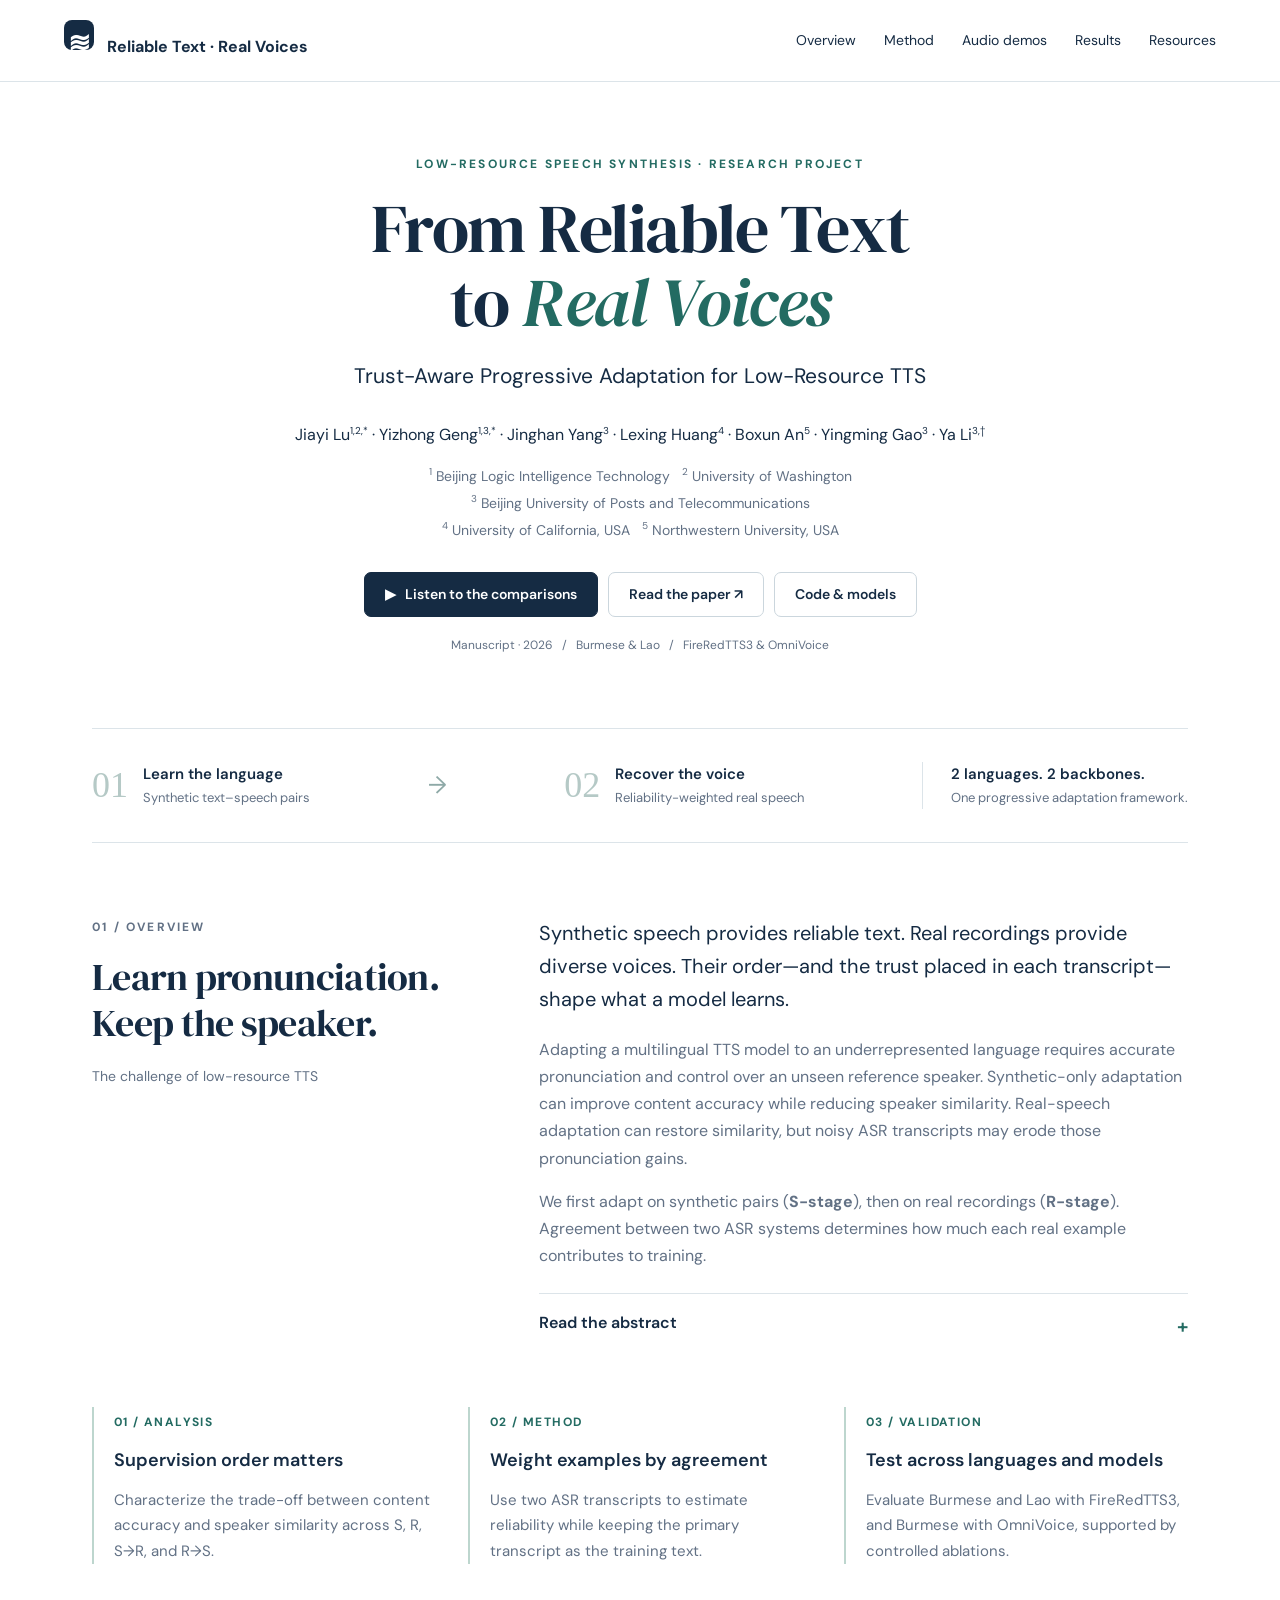
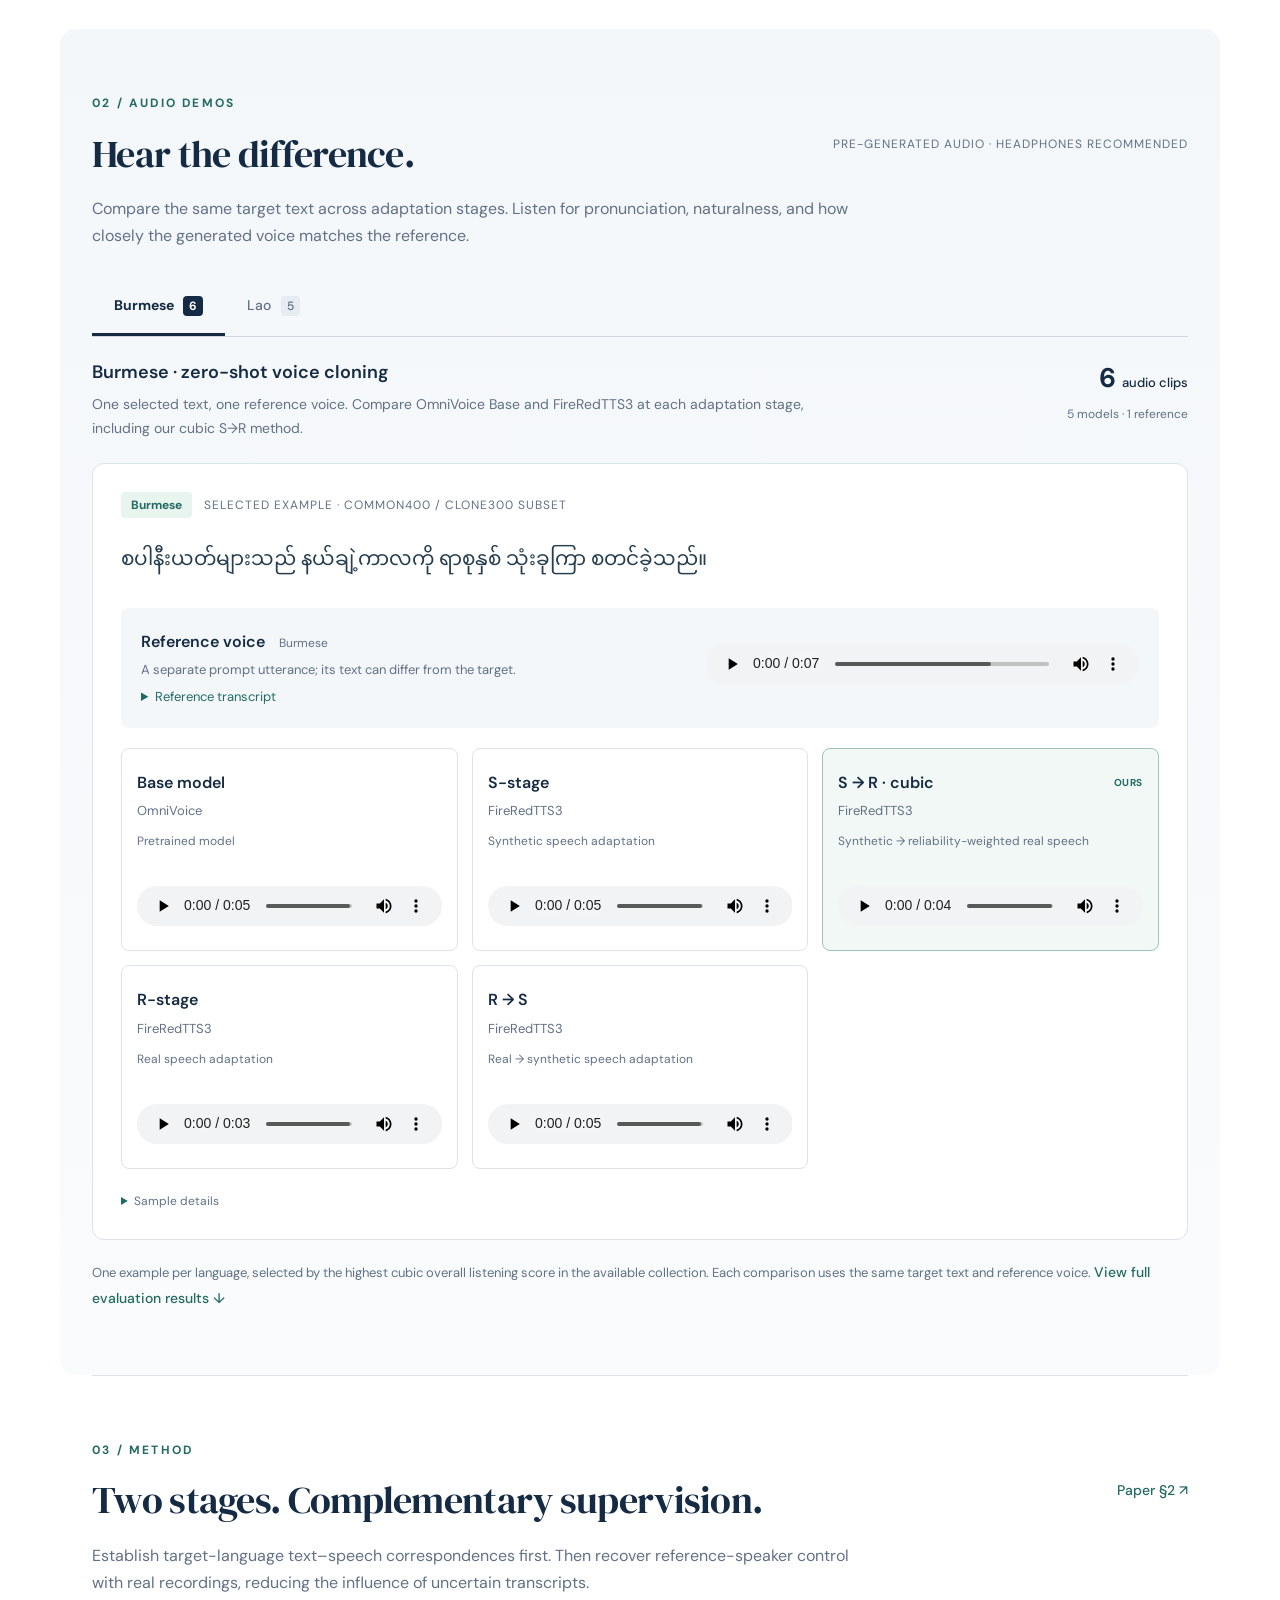
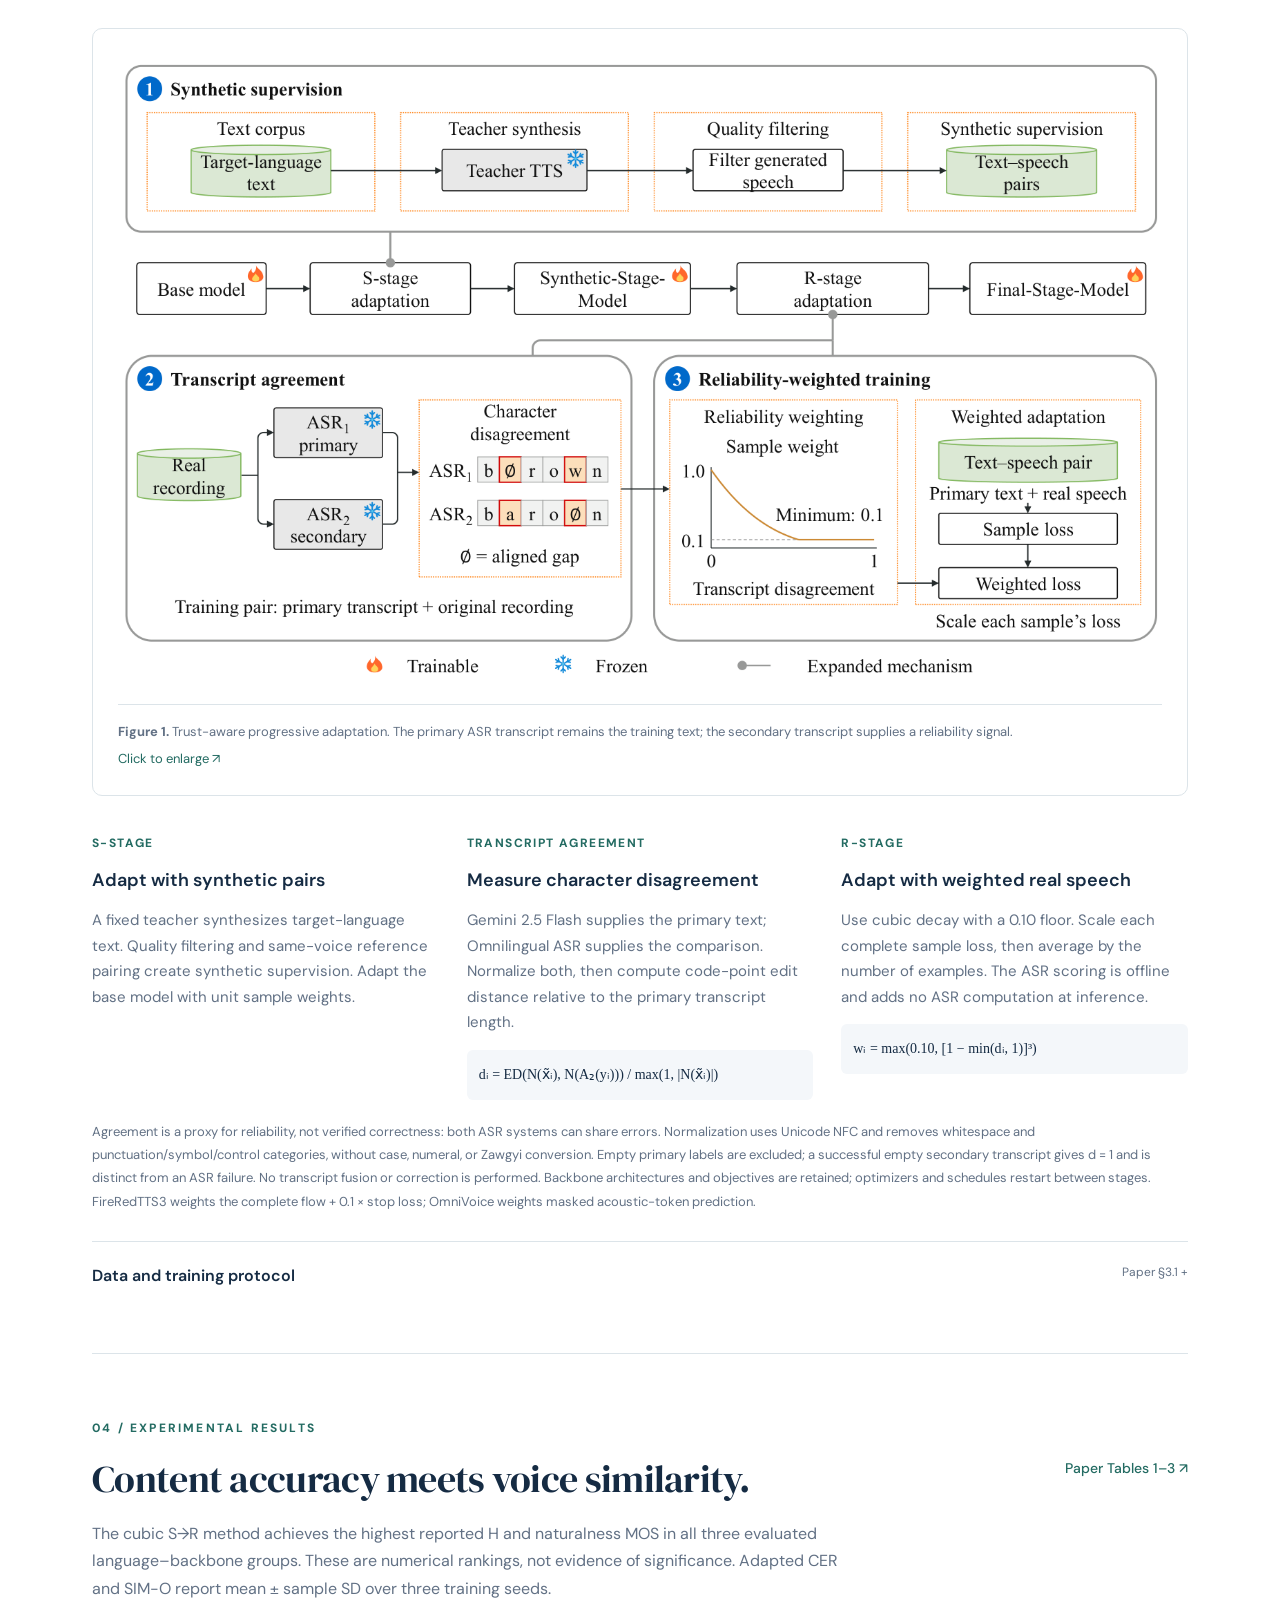
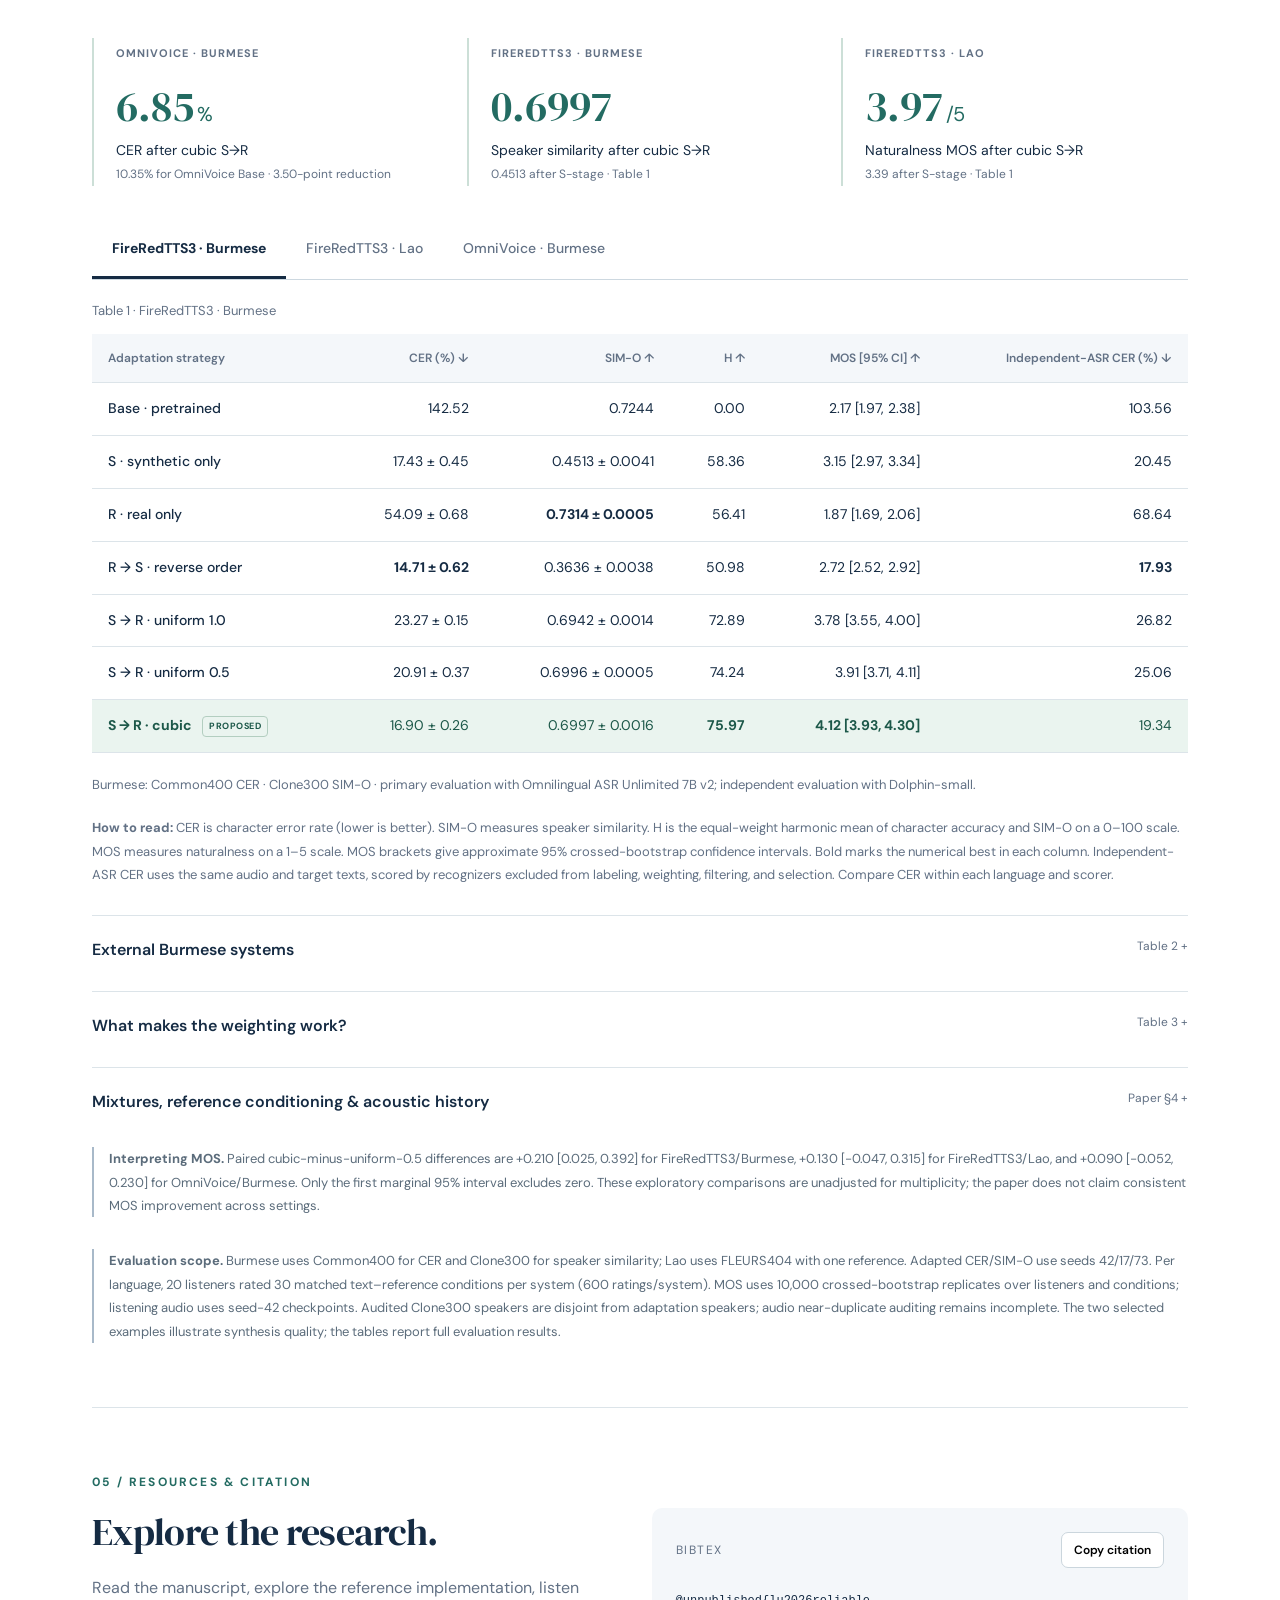
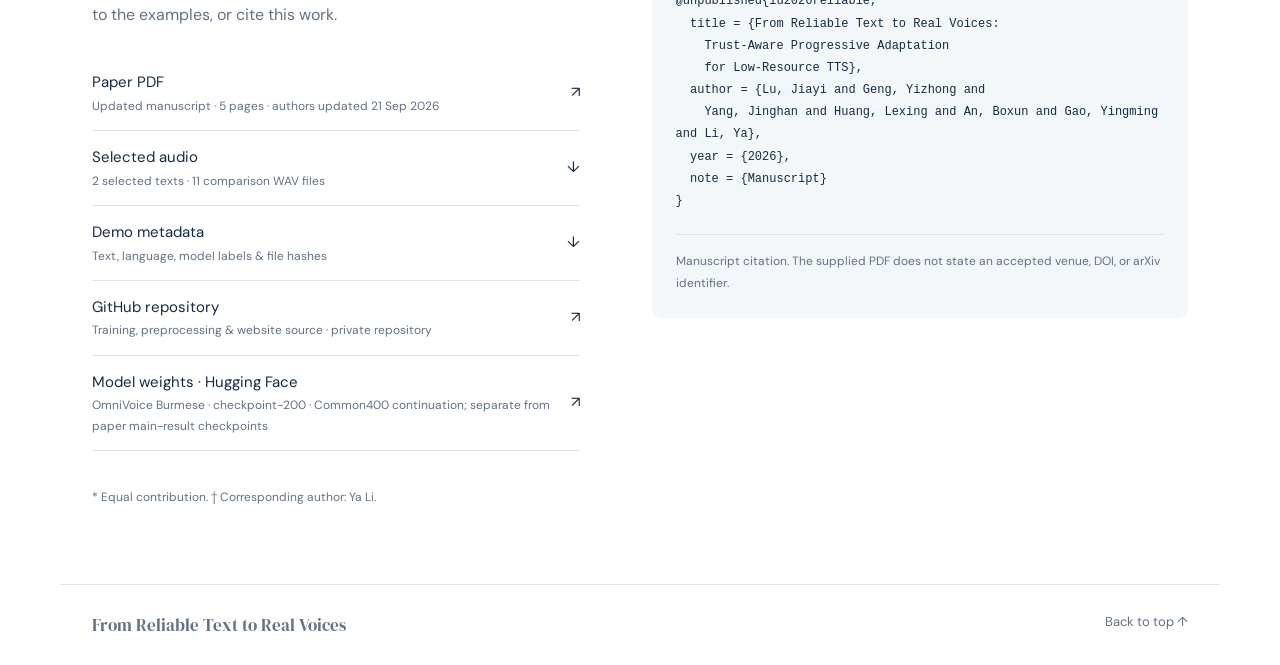
==== commit f7c34e8e: "Sync author list and updated manuscript" ====
--- a/docs/index.html
+++ b/docs/index.html
@@ -1,7 +1,7 @@
 <!doctype html>
 <html lang="en"><head><meta charset="utf-8"><meta name="viewport" content="width=device-width,initial-scale=1"><title>From Reliable Text to Real Voices</title><meta name="description" content="Trust-aware progressive adaptation for low-resource text-to-speech. Research, methods, audio comparisons, and results for Burmese and Lao."><link rel="icon" type="image/svg+xml" href="data:image/svg+xml,%3Csvg xmlns='http://www.w3.org/2000/svg' viewBox='0 0 32 32'%3E%3Crect width='32' height='32' rx='8' fill='%23254161'/%3E%3Cpath d='M8 13v6m5-12v18m6-15v12m5-9v6' stroke='white' stroke-width='2.5' stroke-linecap='round'/%3E%3C/svg%3E"><link rel="stylesheet" href="style.css"></head>
 <body><header class="site-header"><a class="brand" href="#top"><span class="brand-icon">≋</span> Reliable Text · Real Voices</a><nav aria-label="Main navigation"><a href="#overview">Overview</a><a href="#method">Method</a><a href="#audio">Audio demos</a><a href="#results">Results</a><a href="#citation">Resources</a></nav></header>
-<main id="top"><section class="hero"><p class="eyebrow">LOW-RESOURCE SPEECH SYNTHESIS · RESEARCH PROJECT</p><h1>From Reliable Text<br>to <em>Real Voices</em></h1><p class="subtitle">Trust-Aware Progressive Adaptation for Low-Resource TTS</p><p class="authors">Jiayi Lu<sup>1,2,*</sup> · Yizhong Geng<sup>1,3,*</sup> · Jinghan Yang<sup>3</sup> · Yingming Gao<sup>3</sup> · Ya Li<sup>3,†</sup></p><p class="affiliations"><sup>1</sup> Beijing Logic Intelligence Technology &nbsp; <sup>2</sup> University of Washington<br><sup>3</sup> Beijing University of Posts and Telecommunications</p><div class="hero-actions"><a class="button primary" href="#audio">▶ &nbsp; Listen to the comparisons</a><a class="button" href="assets/paper.pdf" target="_blank" rel="noopener">Read the paper ↗</a><a class="button" href="#citation">Code & models</a></div><p class="meta">Manuscript · 2026 &nbsp; / &nbsp; Burmese & Lao &nbsp; / &nbsp; FireRedTTS3 & OmniVoice</p></section>
+<main id="top"><section class="hero"><p class="eyebrow">LOW-RESOURCE SPEECH SYNTHESIS · RESEARCH PROJECT</p><h1>From Reliable Text<br>to <em>Real Voices</em></h1><p class="subtitle">Trust-Aware Progressive Adaptation for Low-Resource TTS</p><p class="authors">Jiayi Lu<sup>1,2,*</sup> · Yizhong Geng<sup>1,3,*</sup> · Jinghan Yang<sup>3</sup> · <a href="mailto:tij007@ucsd.edu">Lexing Huang</a><sup>4</sup> · <a href="mailto:boxunan2029@u.northwestern.edu">Boxun An</a><sup>5</sup> · Yingming Gao<sup>3</sup> · Ya Li<sup>3,†</sup></p><p class="affiliations"><sup>1</sup> Beijing Logic Intelligence Technology &nbsp; <sup>2</sup> University of Washington<br><sup>3</sup> Beijing University of Posts and Telecommunications<br><sup>4</sup> University of California, USA &nbsp; <sup>5</sup> Northwestern University, USA</p><div class="hero-actions"><a class="button primary" href="#audio">▶ &nbsp; Listen to the comparisons</a><a class="button" href="assets/paper.pdf" target="_blank" rel="noopener">Read the paper ↗</a><a class="button" href="#citation">Code & models</a></div><p class="meta">Manuscript · 2026 &nbsp; / &nbsp; Burmese & Lao &nbsp; / &nbsp; FireRedTTS3 & OmniVoice</p></section>
 <div class="research-strip" aria-label="Research at a glance"><div><span class="strip-number">01</span><span><strong>Learn the language</strong><small>Synthetic text–speech pairs</small></span></div><span class="strip-arrow" aria-hidden="true">→</span><div><span class="strip-number">02</span><span><strong>Recover the voice</strong><small>Reliability-weighted real speech</small></span></div><div class="strip-result"><strong>2 languages. 2 backbones.</strong><small>One progressive adaptation framework.</small></div></div>
 
 <section id="overview" class="section overview-grid"><div><p class="eyebrow">01 / OVERVIEW</p><h2>Learn pronunciation.<br>Keep the speaker.</h2><p class="aside-label">The challenge of low-resource TTS</p></div><div><p class="lead">Synthetic speech provides reliable text. Real recordings provide diverse voices. Their order—and the trust placed in each transcript—shape what a model learns.</p><p>Adapting a multilingual TTS model to an underrepresented language requires accurate pronunciation and control over an unseen reference speaker. Synthetic-only adaptation can improve content accuracy while reducing speaker similarity. Real-speech adaptation can restore similarity, but noisy ASR transcripts may erode those pronunciation gains.</p><p>We first adapt on synthetic pairs (<strong>S-stage</strong>), then on real recordings (<strong>R-stage</strong>). Agreement between two ASR systems determines how much each real example contributes to training.</p><details class="abstract"><summary>Read the abstract <span aria-hidden="true">+</span></summary><p>Adapting multilingual text-to-speech (TTS) models to low-resource languages requires learning target-language pronunciation while retaining zero-shot voice cloning with limited transcribed speech. Synthetic speech and real recordings with automatic speech recognition (ASR) pseudo-labels offer scalable supervision, but differ in transcript reliability and acoustic diversity. We find that their training order affects the balance between content accuracy and speaker similarity, while noisy pseudo-labels can undermine pronunciation learned from synthetic speech. We propose synthetic-to-real adaptation with transcript-agreement weighting: synthetic pairs first establish text–speech correspondences, followed by real recordings to restore speaker conditioning, with agreement between two ASR systems determining each example’s loss weight. Experiments with FireRedTTS3 on Burmese and Lao, and OmniVoice on Burmese, show improved content accuracy and naturalness with competitive speaker similarity. Jointly considering supervision order and reliability when combining synthetic and real speech offers a practical path to low-resource TTS adaptation with less manual transcription.</p></details></div></section>
@@ -22,12 +22,12 @@
 <details class="results-details"><summary>Mixtures, reference conditioning & acoustic history <span>Paper §4 +</span></summary><div class="analysis-grid"><article><h3>Progressive adaptation</h3><p>The real-example ratio sweep uses 0/10/25/50/75/90/100% real data. Synthetic replay restores less similarity than real-only continuation. Exposure-matched joint training from Base yields <strong>20.160% CER / 0.65120 SIM-O</strong>.</p></article><article><h3>Reference response</h3><p>Embedding-switch response across 16 texts is <strong>1.3147 / 0.9602 / 1.2723</strong> for Base / S / historical uniform 0.5 S→R. Matched-reference SIM-O is 0.7804 / 0.5672 / 0.7625. Real adaptation restores response weakened by S; cubic was not tested in this intervention.</p></article><article><h3>Acoustic history</h3><p>Recorded rather than generated prefixes improve suffix SIM-O by <strong>0.0739 / 0.0211</strong> for S / historical uniform 0.5 S→R over eight eligible pairs. Gains occur in 7/8 pairs for each model; paired 95% intervals are [0.0225, 0.1204] / [0.0025, 0.0374]. These case-conditioned results show history dependence, not naturally accumulating voice drift. Cubic was not tested.</p></article></div><p class="fine-print">No corresponding intervention or ratio-sweep audio is available in the supplied collection. These results are reported from the manuscript and are not inferred from the selected listening clips.</p></details>
 <div class="note results-note"><strong>Interpreting MOS.</strong> Paired cubic-minus-uniform-0.5 differences are +0.210 [0.025, 0.392] for FireRedTTS3/Burmese, +0.130 [−0.047, 0.315] for FireRedTTS3/Lao, and +0.090 [−0.052, 0.230] for OmniVoice/Burmese. Only the first marginal 95% interval excludes zero. These exploratory comparisons are unadjusted for multiplicity; the paper does not claim consistent MOS improvement across settings.</div><div class="note results-note"><strong>Evaluation scope.</strong> Burmese uses Common400 for CER and Clone300 for speaker similarity; Lao uses FLEURS404 with one reference. Adapted CER/SIM-O use seeds 42/17/73. Per language, 20 listeners rated 30 matched text–reference conditions per system (600 ratings/system). MOS uses 10,000 crossed-bootstrap replicates over listeners and conditions; listening audio uses seed-42 checkpoints. Audited Clone300 speakers are disjoint from adaptation speakers; audio near-duplicate auditing remains incomplete. The two selected examples illustrate synthesis quality; the tables report full evaluation results.</div></section>
 
-<section id="citation" class="section"><div class="resource-layout"><div><p class="eyebrow">05 / RESOURCES & CITATION</p><h2>Explore the research.</h2><p class="section-intro">Read the manuscript, explore the reference implementation, listen to the examples, or cite this work.</p><div class="resource-list"><a href="assets/paper.pdf" target="_blank" rel="noopener"><span>Paper PDF<small>Latest supplied manuscript · 5 pages · updated 20 Sep 2026</small></span><span aria-hidden="true">↗</span></a><a href="assets/selected-audio.zip" download><span>Selected audio<small>2 selected texts · 11 comparison WAV files</small></span><span aria-hidden="true">↓</span></a><a href="assets/demo-data.json" download><span>Demo metadata<small>Text, language, model labels & file hashes</small></span><span aria-hidden="true">↓</span></a><a href="https://github.com/InsiderX-Pro/S2R-Adaptation-TTS" target="_blank" rel="noopener"><span>GitHub repository<small>Training, preprocessing & website source · private repository</small></span><span aria-hidden="true">↗</span></a><a href="https://huggingface.co/joa8115/S2R-Adaptation-TTS" target="_blank" rel="noopener"><span>Model weights · Hugging Face<small>OmniVoice Burmese · checkpoint-200 · Common400 continuation; separate from paper main-result checkpoints</small></span><span aria-hidden="true">↗</span></a></div></div><div class="citation-box"><div class="citation-top"><span>BIBTEX</span><button id="copy-citation" class="button">Copy citation</button></div><pre id="bibtex">@unpublished{lu2026reliable,
+<section id="citation" class="section"><div class="resource-layout"><div><p class="eyebrow">05 / RESOURCES & CITATION</p><h2>Explore the research.</h2><p class="section-intro">Read the manuscript, explore the reference implementation, listen to the examples, or cite this work.</p><div class="resource-list"><a href="assets/paper.pdf" target="_blank" rel="noopener"><span>Paper PDF<small>Updated manuscript · 5 pages · authors updated 21 Sep 2026</small></span><span aria-hidden="true">↗</span></a><a href="assets/selected-audio.zip" download><span>Selected audio<small>2 selected texts · 11 comparison WAV files</small></span><span aria-hidden="true">↓</span></a><a href="assets/demo-data.json" download><span>Demo metadata<small>Text, language, model labels & file hashes</small></span><span aria-hidden="true">↓</span></a><a href="https://github.com/InsiderX-Pro/S2R-Adaptation-TTS" target="_blank" rel="noopener"><span>GitHub repository<small>Training, preprocessing & website source · private repository</small></span><span aria-hidden="true">↗</span></a><a href="https://huggingface.co/joa8115/S2R-Adaptation-TTS" target="_blank" rel="noopener"><span>Model weights · Hugging Face<small>OmniVoice Burmese · checkpoint-200 · Common400 continuation; separate from paper main-result checkpoints</small></span><span aria-hidden="true">↗</span></a></div></div><div class="citation-box"><div class="citation-top"><span>BIBTEX</span><button id="copy-citation" class="button">Copy citation</button></div><pre id="bibtex">@unpublished{lu2026reliable,
   title = {From Reliable Text to Real Voices:
     Trust-Aware Progressive Adaptation
     for Low-Resource TTS},
   author = {Lu, Jiayi and Geng, Yizhong and
-    Yang, Jinghan and Gao, Yingming and Li, Ya},
+    Yang, Jinghan and Huang, Lexing and An, Boxun and Gao, Yingming and Li, Ya},
   year = {2026},
   note = {Manuscript}
 }</pre><p class="fine-print">Manuscript citation. The supplied PDF does not state an accepted venue, DOI, or arXiv identifier.</p><span id="copy-status" class="sr-only" role="status"></span></div></div><p class="author-note">* Equal contribution. † Corresponding author: Ya Li.</p></section></main><footer><span>From Reliable Text to Real Voices</span><a href="#top">Back to top ↑</a></footer><script src="demo-data.js"></script><script src="app.js"></script></body></html>
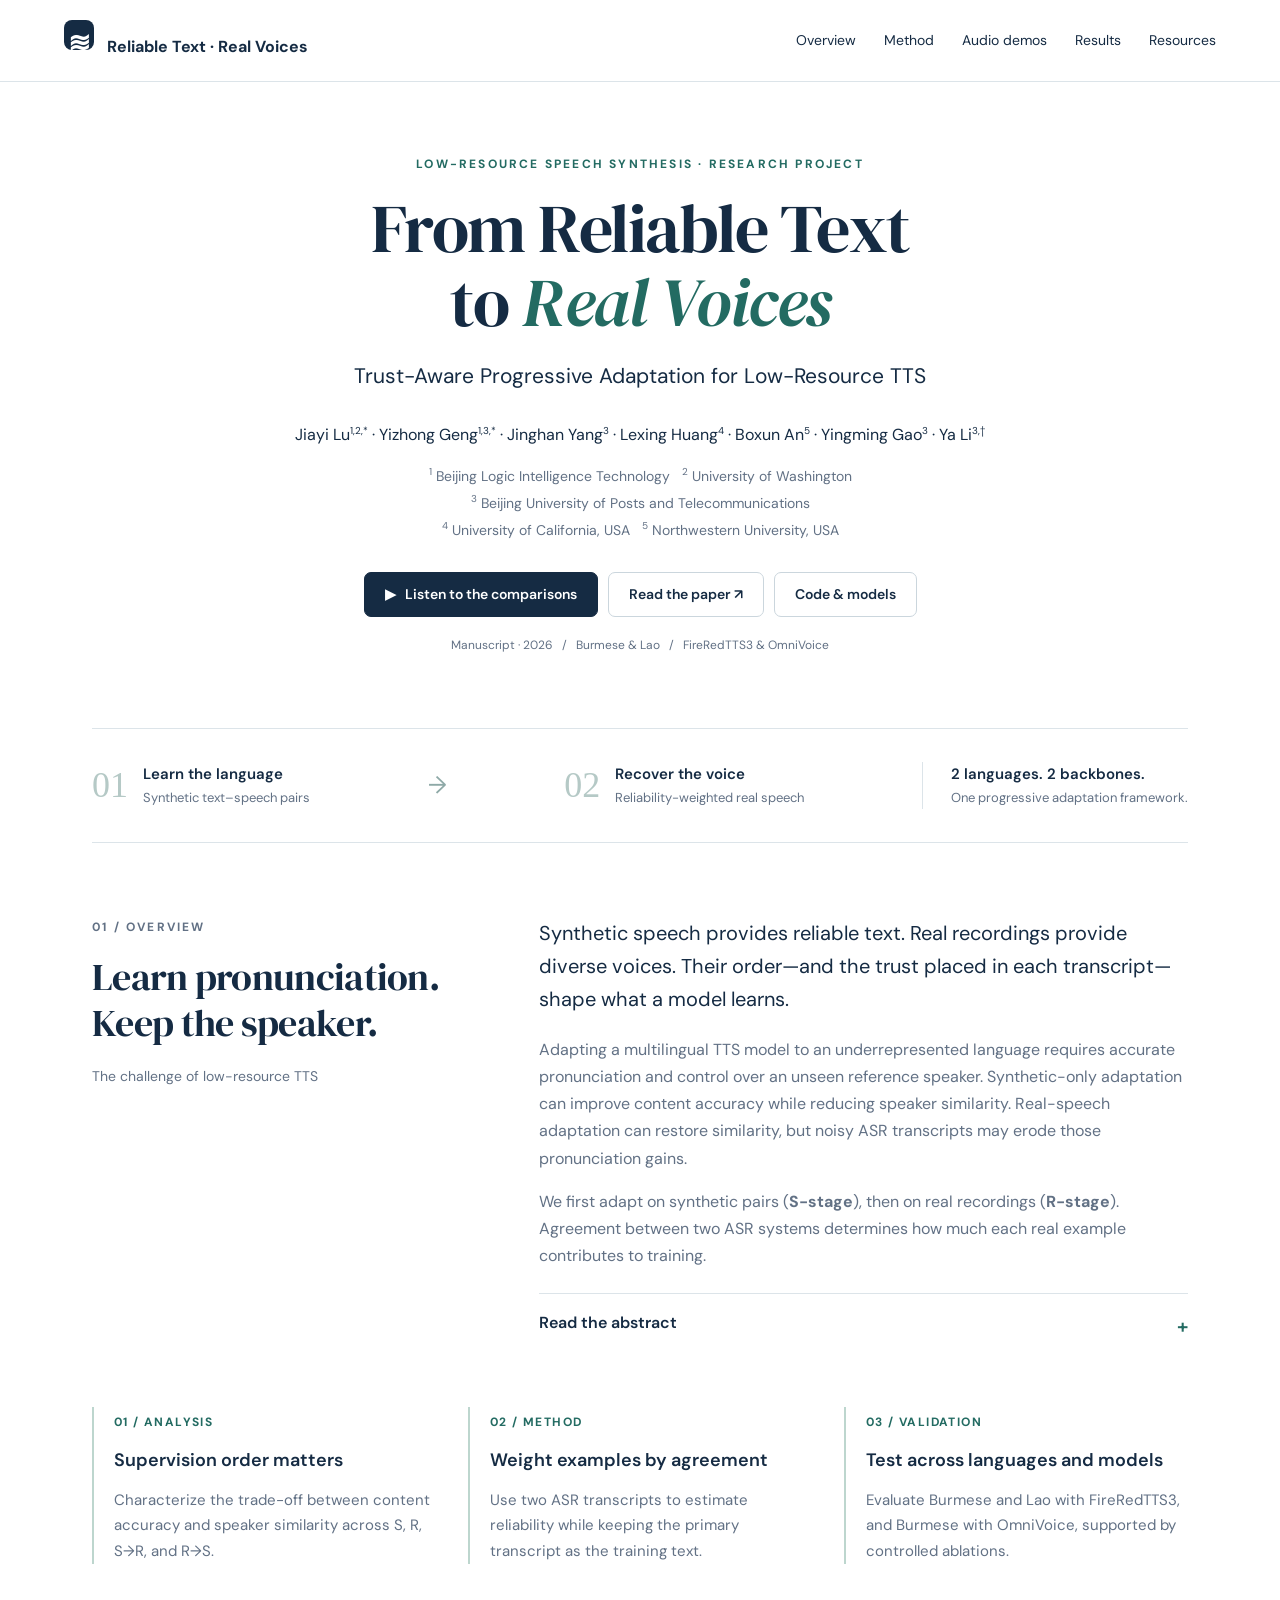
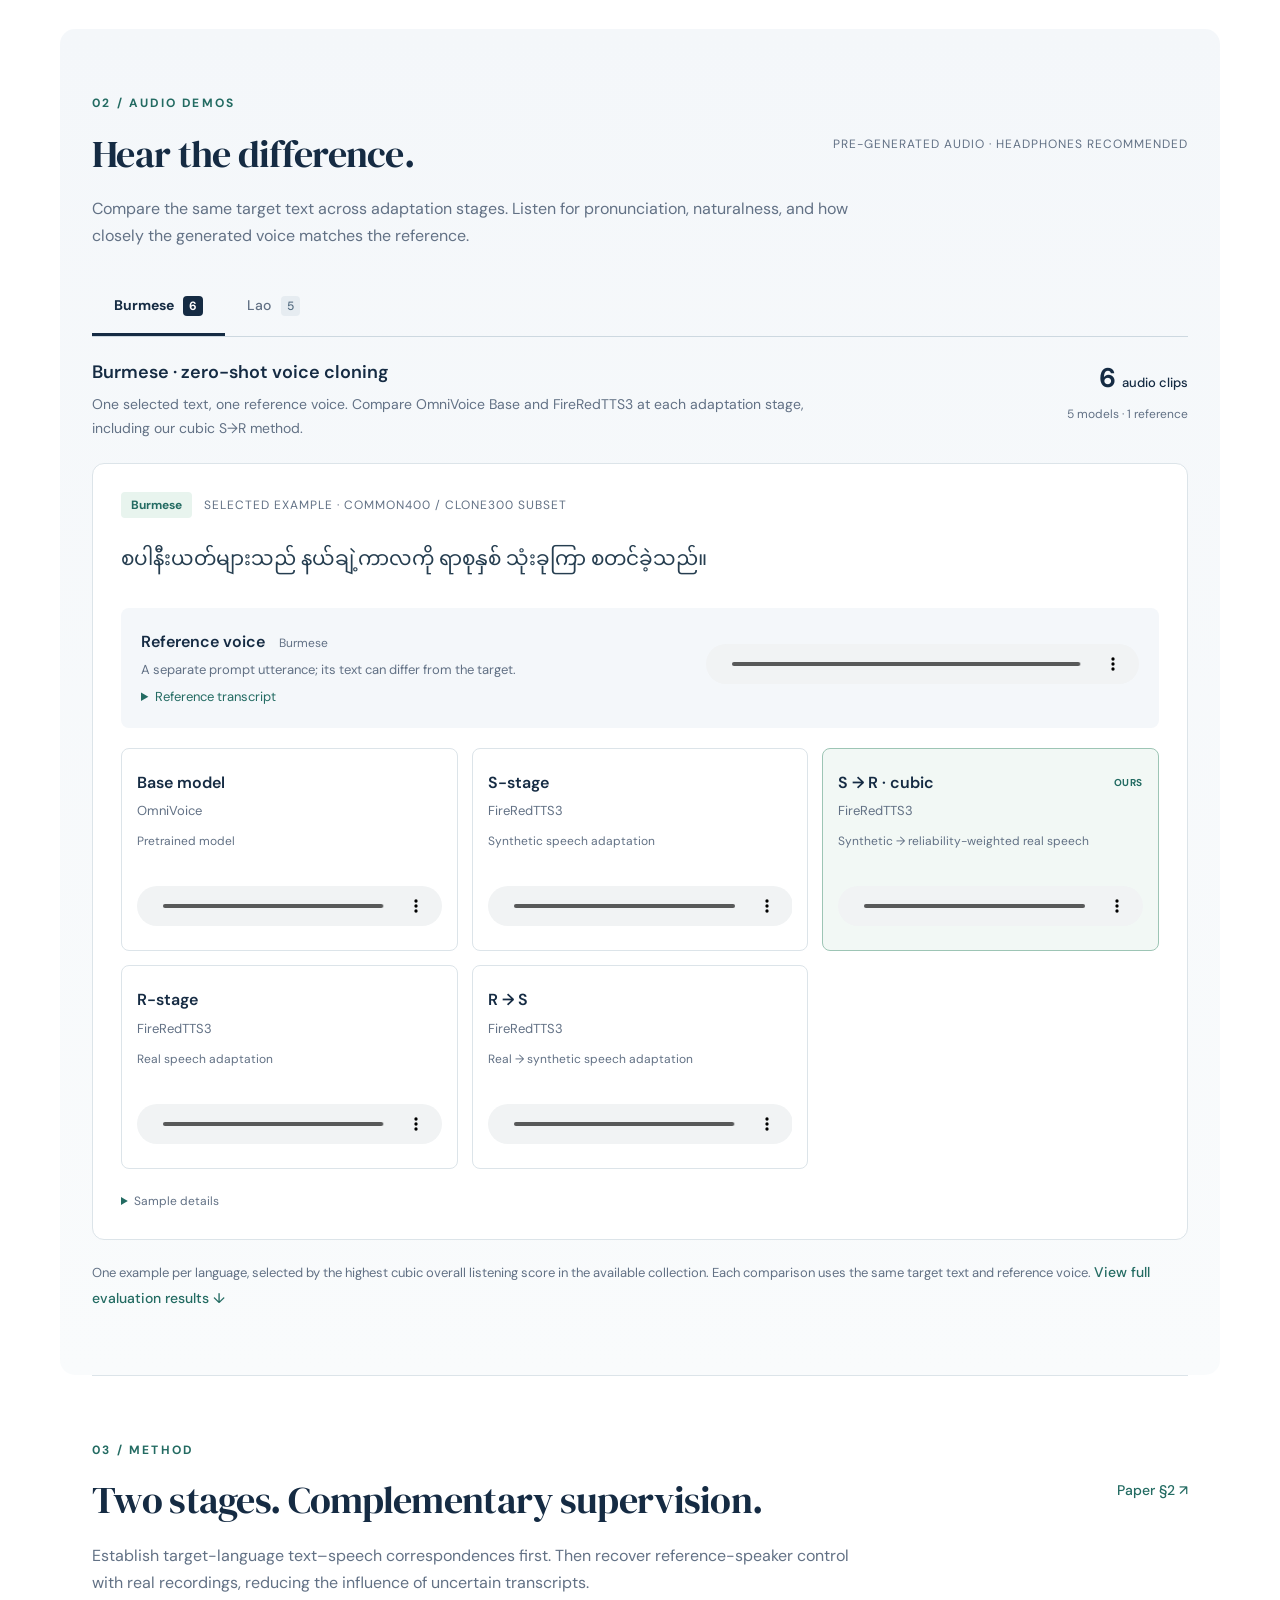
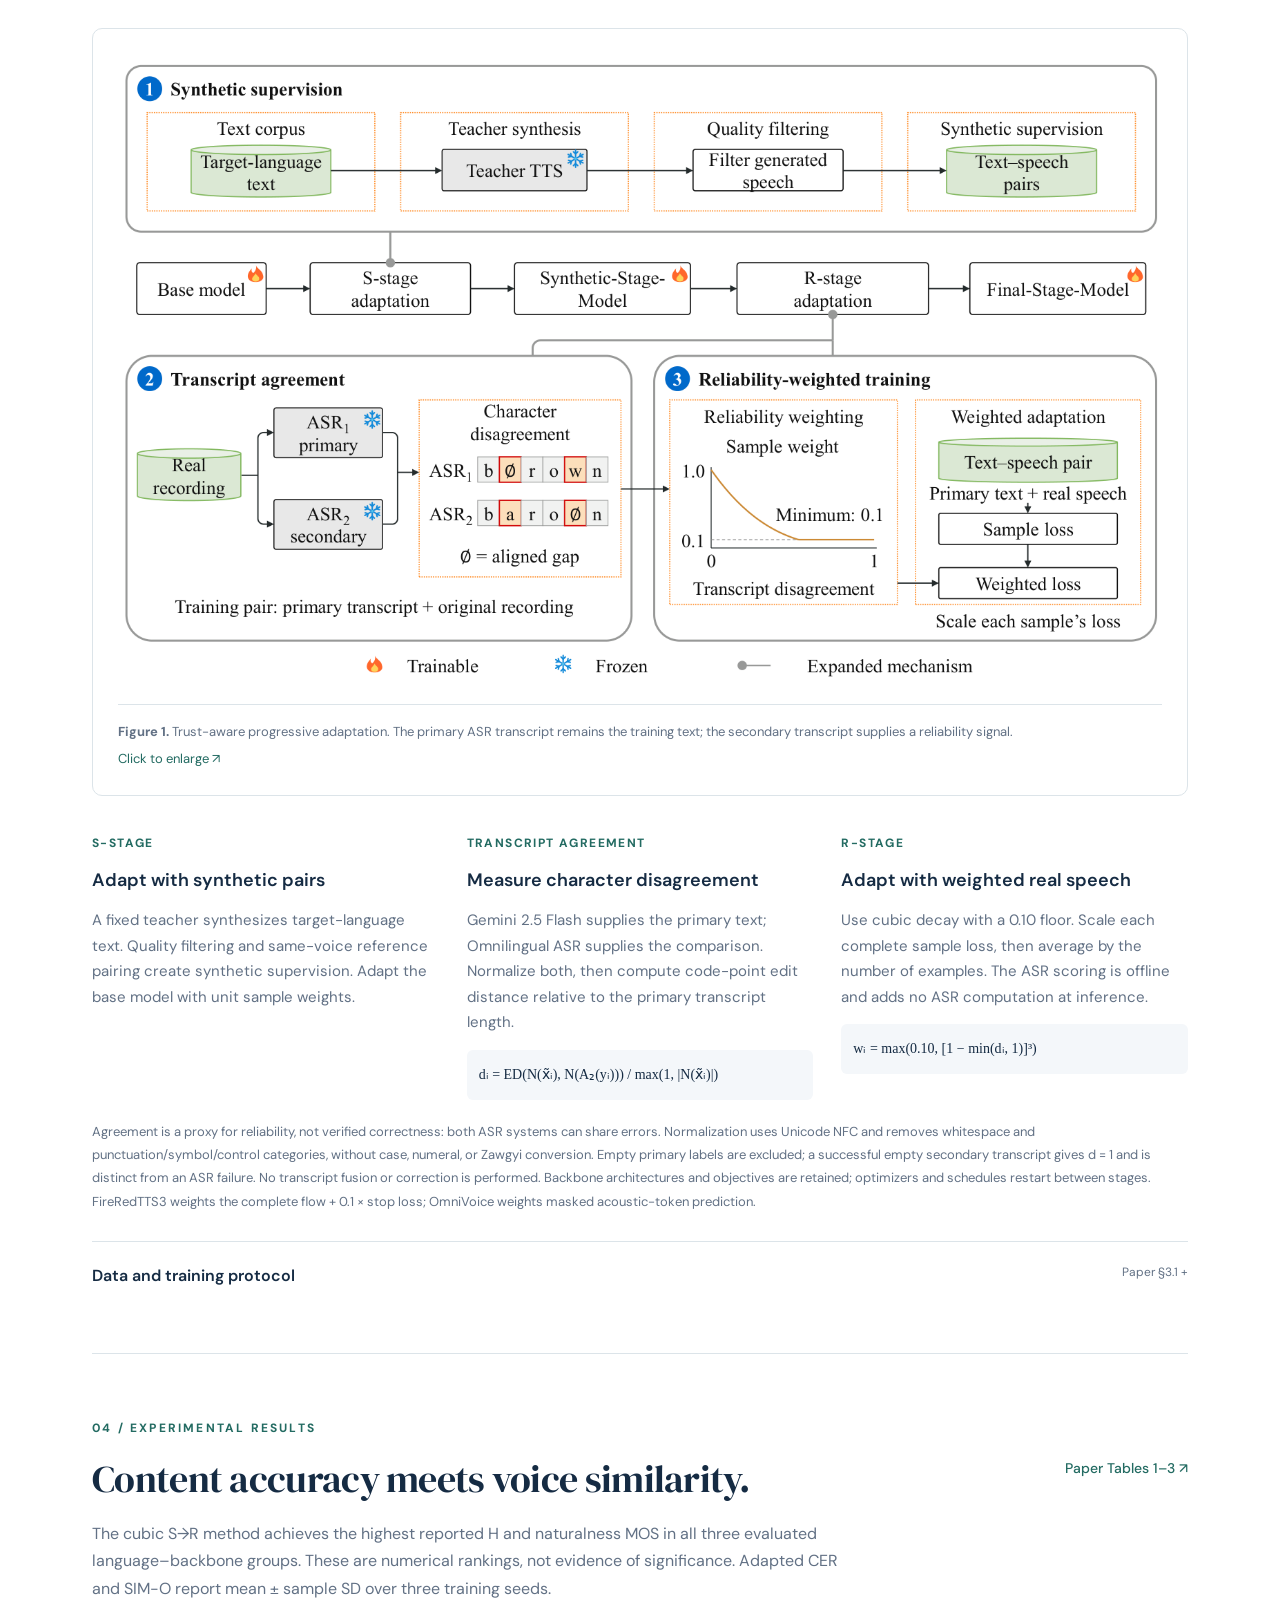
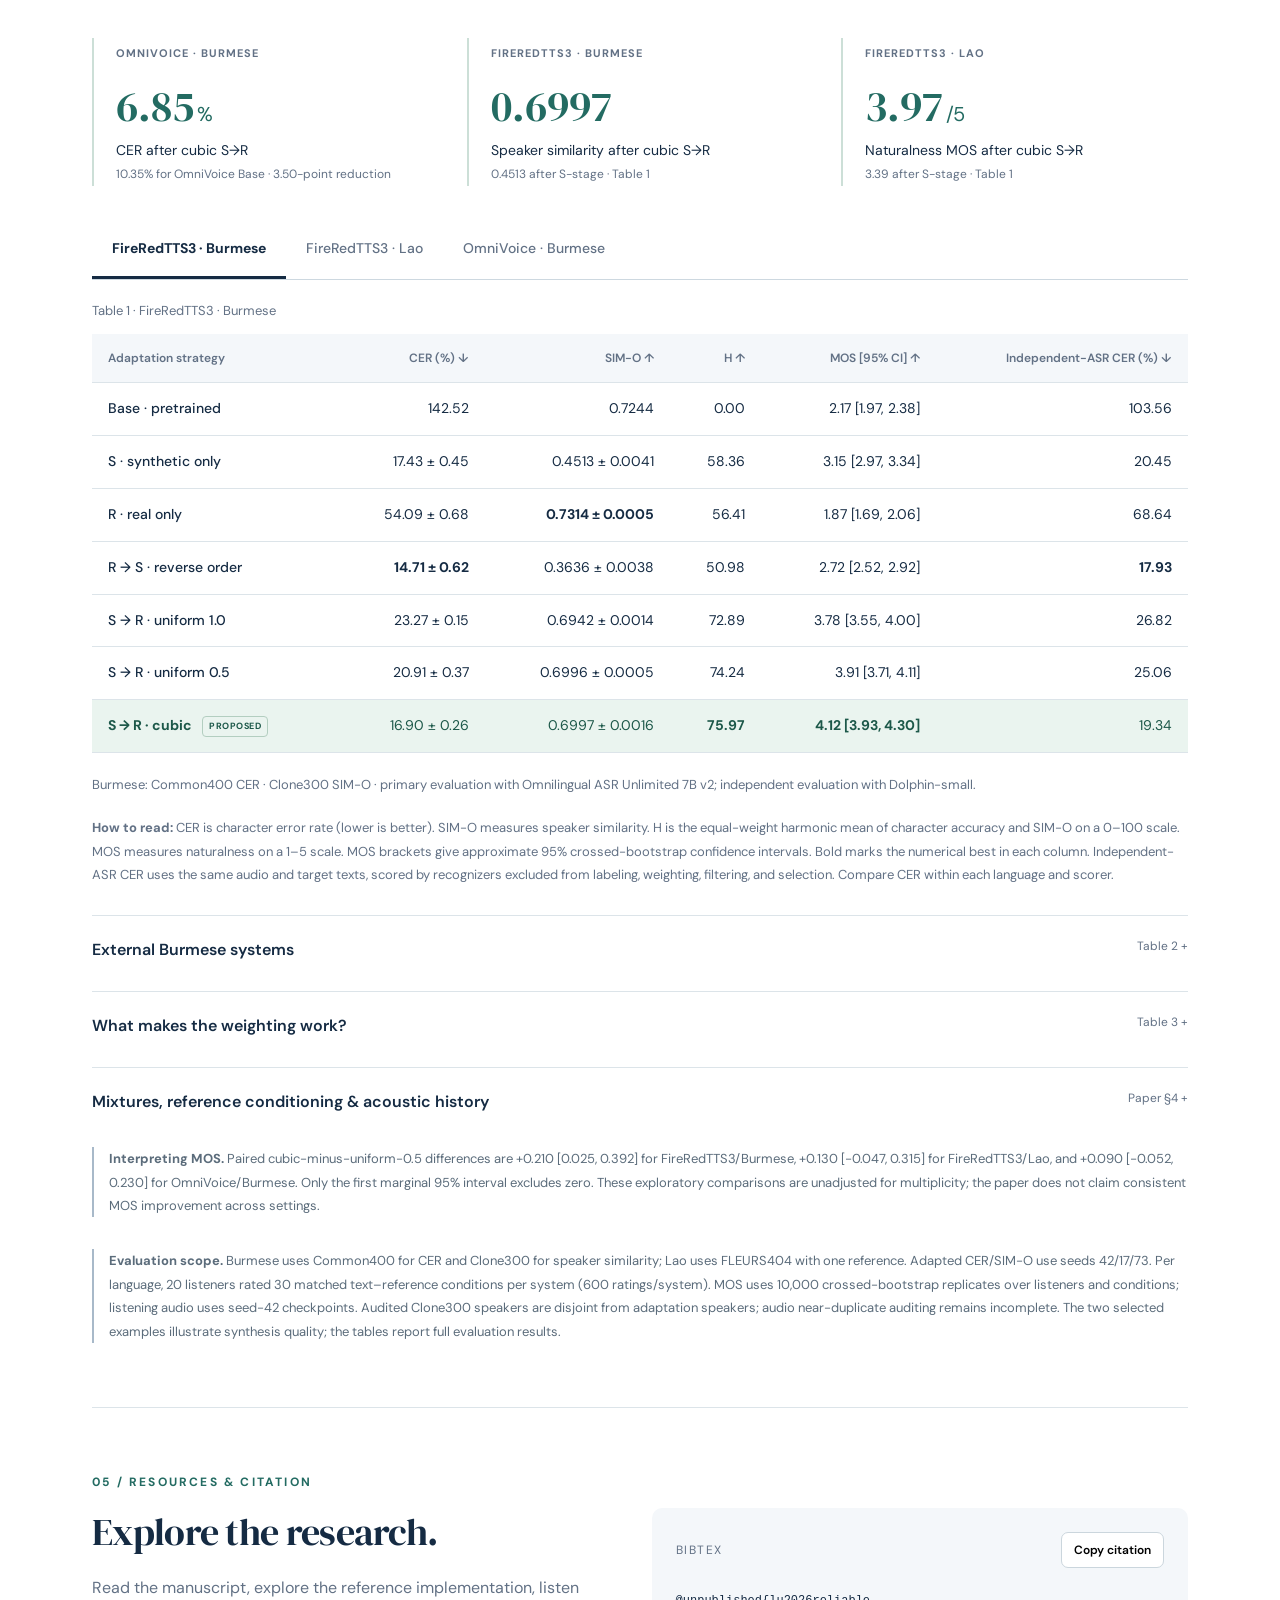
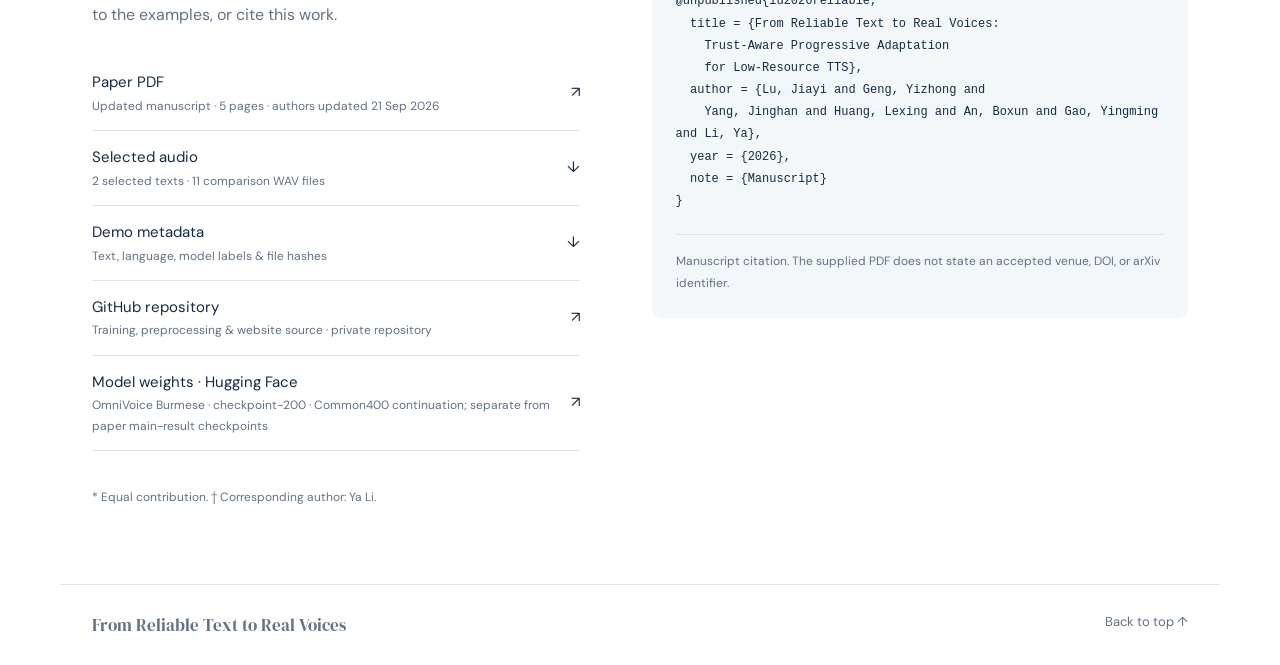
==== commit 18140b51: "Remove author email links and sync manuscript" ====
--- a/docs/index.html
+++ b/docs/index.html
@@ -1,7 +1,7 @@
 <!doctype html>
 <html lang="en"><head><meta charset="utf-8"><meta name="viewport" content="width=device-width,initial-scale=1"><title>From Reliable Text to Real Voices</title><meta name="description" content="Trust-aware progressive adaptation for low-resource text-to-speech. Research, methods, audio comparisons, and results for Burmese and Lao."><link rel="icon" type="image/svg+xml" href="data:image/svg+xml,%3Csvg xmlns='http://www.w3.org/2000/svg' viewBox='0 0 32 32'%3E%3Crect width='32' height='32' rx='8' fill='%23254161'/%3E%3Cpath d='M8 13v6m5-12v18m6-15v12m5-9v6' stroke='white' stroke-width='2.5' stroke-linecap='round'/%3E%3C/svg%3E"><link rel="stylesheet" href="style.css"></head>
 <body><header class="site-header"><a class="brand" href="#top"><span class="brand-icon">≋</span> Reliable Text · Real Voices</a><nav aria-label="Main navigation"><a href="#overview">Overview</a><a href="#method">Method</a><a href="#audio">Audio demos</a><a href="#results">Results</a><a href="#citation">Resources</a></nav></header>
-<main id="top"><section class="hero"><p class="eyebrow">LOW-RESOURCE SPEECH SYNTHESIS · RESEARCH PROJECT</p><h1>From Reliable Text<br>to <em>Real Voices</em></h1><p class="subtitle">Trust-Aware Progressive Adaptation for Low-Resource TTS</p><p class="authors">Jiayi Lu<sup>1,2,*</sup> · Yizhong Geng<sup>1,3,*</sup> · Jinghan Yang<sup>3</sup> · <a href="mailto:tij007@ucsd.edu">Lexing Huang</a><sup>4</sup> · <a href="mailto:boxunan2029@u.northwestern.edu">Boxun An</a><sup>5</sup> · Yingming Gao<sup>3</sup> · Ya Li<sup>3,†</sup></p><p class="affiliations"><sup>1</sup> Beijing Logic Intelligence Technology &nbsp; <sup>2</sup> University of Washington<br><sup>3</sup> Beijing University of Posts and Telecommunications<br><sup>4</sup> University of California, USA &nbsp; <sup>5</sup> Northwestern University, USA</p><div class="hero-actions"><a class="button primary" href="#audio">▶ &nbsp; Listen to the comparisons</a><a class="button" href="assets/paper.pdf" target="_blank" rel="noopener">Read the paper ↗</a><a class="button" href="#citation">Code & models</a></div><p class="meta">Manuscript · 2026 &nbsp; / &nbsp; Burmese & Lao &nbsp; / &nbsp; FireRedTTS3 & OmniVoice</p></section>
+<main id="top"><section class="hero"><p class="eyebrow">LOW-RESOURCE SPEECH SYNTHESIS · RESEARCH PROJECT</p><h1>From Reliable Text<br>to <em>Real Voices</em></h1><p class="subtitle">Trust-Aware Progressive Adaptation for Low-Resource TTS</p><p class="authors">Jiayi Lu<sup>1,2,*</sup> · Yizhong Geng<sup>1,3,*</sup> · Jinghan Yang<sup>3</sup> · Lexing Huang<sup>4</sup> · Boxun An<sup>5</sup> · Yingming Gao<sup>3</sup> · Ya Li<sup>3,†</sup></p><p class="affiliations"><sup>1</sup> Beijing Logic Intelligence Technology &nbsp; <sup>2</sup> University of Washington<br><sup>3</sup> Beijing University of Posts and Telecommunications<br><sup>4</sup> University of California, USA &nbsp; <sup>5</sup> Northwestern University, USA</p><div class="hero-actions"><a class="button primary" href="#audio">▶ &nbsp; Listen to the comparisons</a><a class="button" href="assets/paper.pdf" target="_blank" rel="noopener">Read the paper ↗</a><a class="button" href="#citation">Code & models</a></div><p class="meta">Manuscript · 2026 &nbsp; / &nbsp; Burmese & Lao &nbsp; / &nbsp; FireRedTTS3 & OmniVoice</p></section>
 <div class="research-strip" aria-label="Research at a glance"><div><span class="strip-number">01</span><span><strong>Learn the language</strong><small>Synthetic text–speech pairs</small></span></div><span class="strip-arrow" aria-hidden="true">→</span><div><span class="strip-number">02</span><span><strong>Recover the voice</strong><small>Reliability-weighted real speech</small></span></div><div class="strip-result"><strong>2 languages. 2 backbones.</strong><small>One progressive adaptation framework.</small></div></div>
 
 <section id="overview" class="section overview-grid"><div><p class="eyebrow">01 / OVERVIEW</p><h2>Learn pronunciation.<br>Keep the speaker.</h2><p class="aside-label">The challenge of low-resource TTS</p></div><div><p class="lead">Synthetic speech provides reliable text. Real recordings provide diverse voices. Their order—and the trust placed in each transcript—shape what a model learns.</p><p>Adapting a multilingual TTS model to an underrepresented language requires accurate pronunciation and control over an unseen reference speaker. Synthetic-only adaptation can improve content accuracy while reducing speaker similarity. Real-speech adaptation can restore similarity, but noisy ASR transcripts may erode those pronunciation gains.</p><p>We first adapt on synthetic pairs (<strong>S-stage</strong>), then on real recordings (<strong>R-stage</strong>). Agreement between two ASR systems determines how much each real example contributes to training.</p><details class="abstract"><summary>Read the abstract <span aria-hidden="true">+</span></summary><p>Adapting multilingual text-to-speech (TTS) models to low-resource languages requires learning target-language pronunciation while retaining zero-shot voice cloning with limited transcribed speech. Synthetic speech and real recordings with automatic speech recognition (ASR) pseudo-labels offer scalable supervision, but differ in transcript reliability and acoustic diversity. We find that their training order affects the balance between content accuracy and speaker similarity, while noisy pseudo-labels can undermine pronunciation learned from synthetic speech. We propose synthetic-to-real adaptation with transcript-agreement weighting: synthetic pairs first establish text–speech correspondences, followed by real recordings to restore speaker conditioning, with agreement between two ASR systems determining each example’s loss weight. Experiments with FireRedTTS3 on Burmese and Lao, and OmniVoice on Burmese, show improved content accuracy and naturalness with competitive speaker similarity. Jointly considering supervision order and reliability when combining synthetic and real speech offers a practical path to low-resource TTS adaptation with less manual transcription.</p></details></div></section>
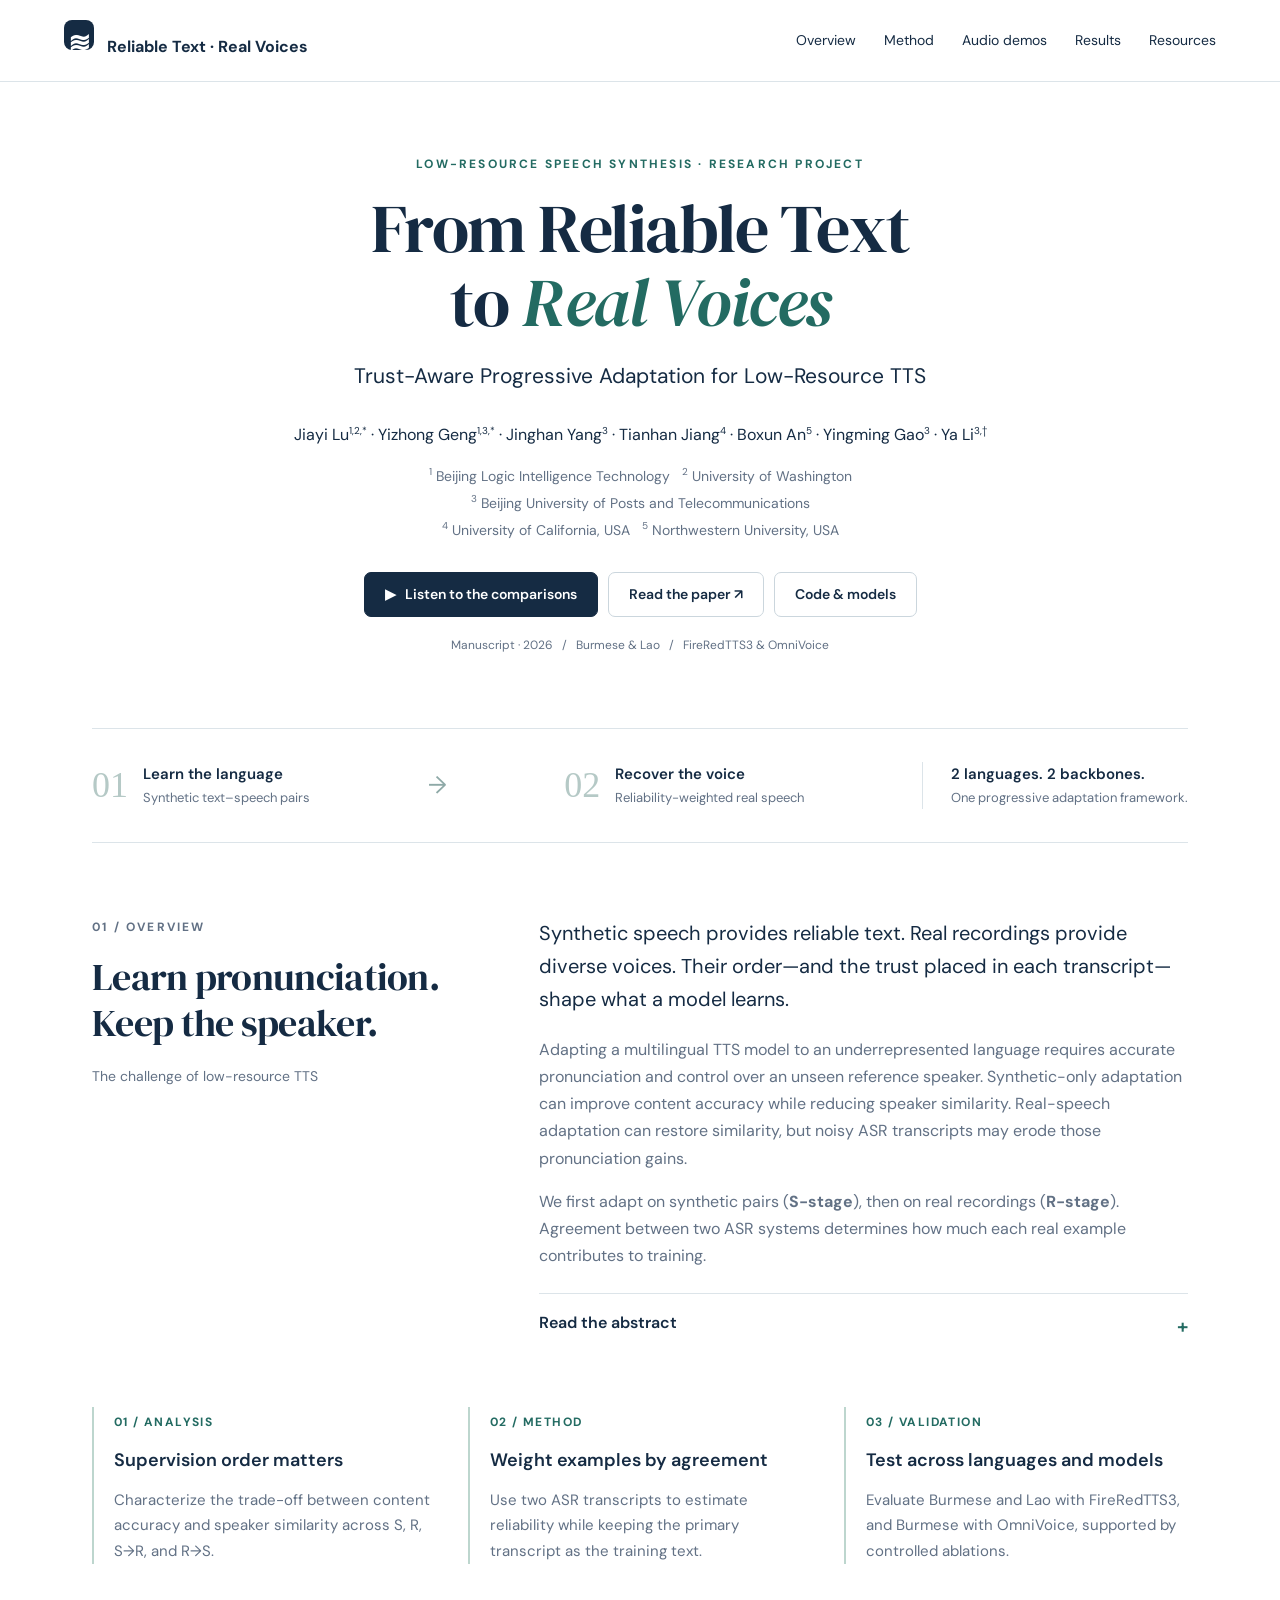
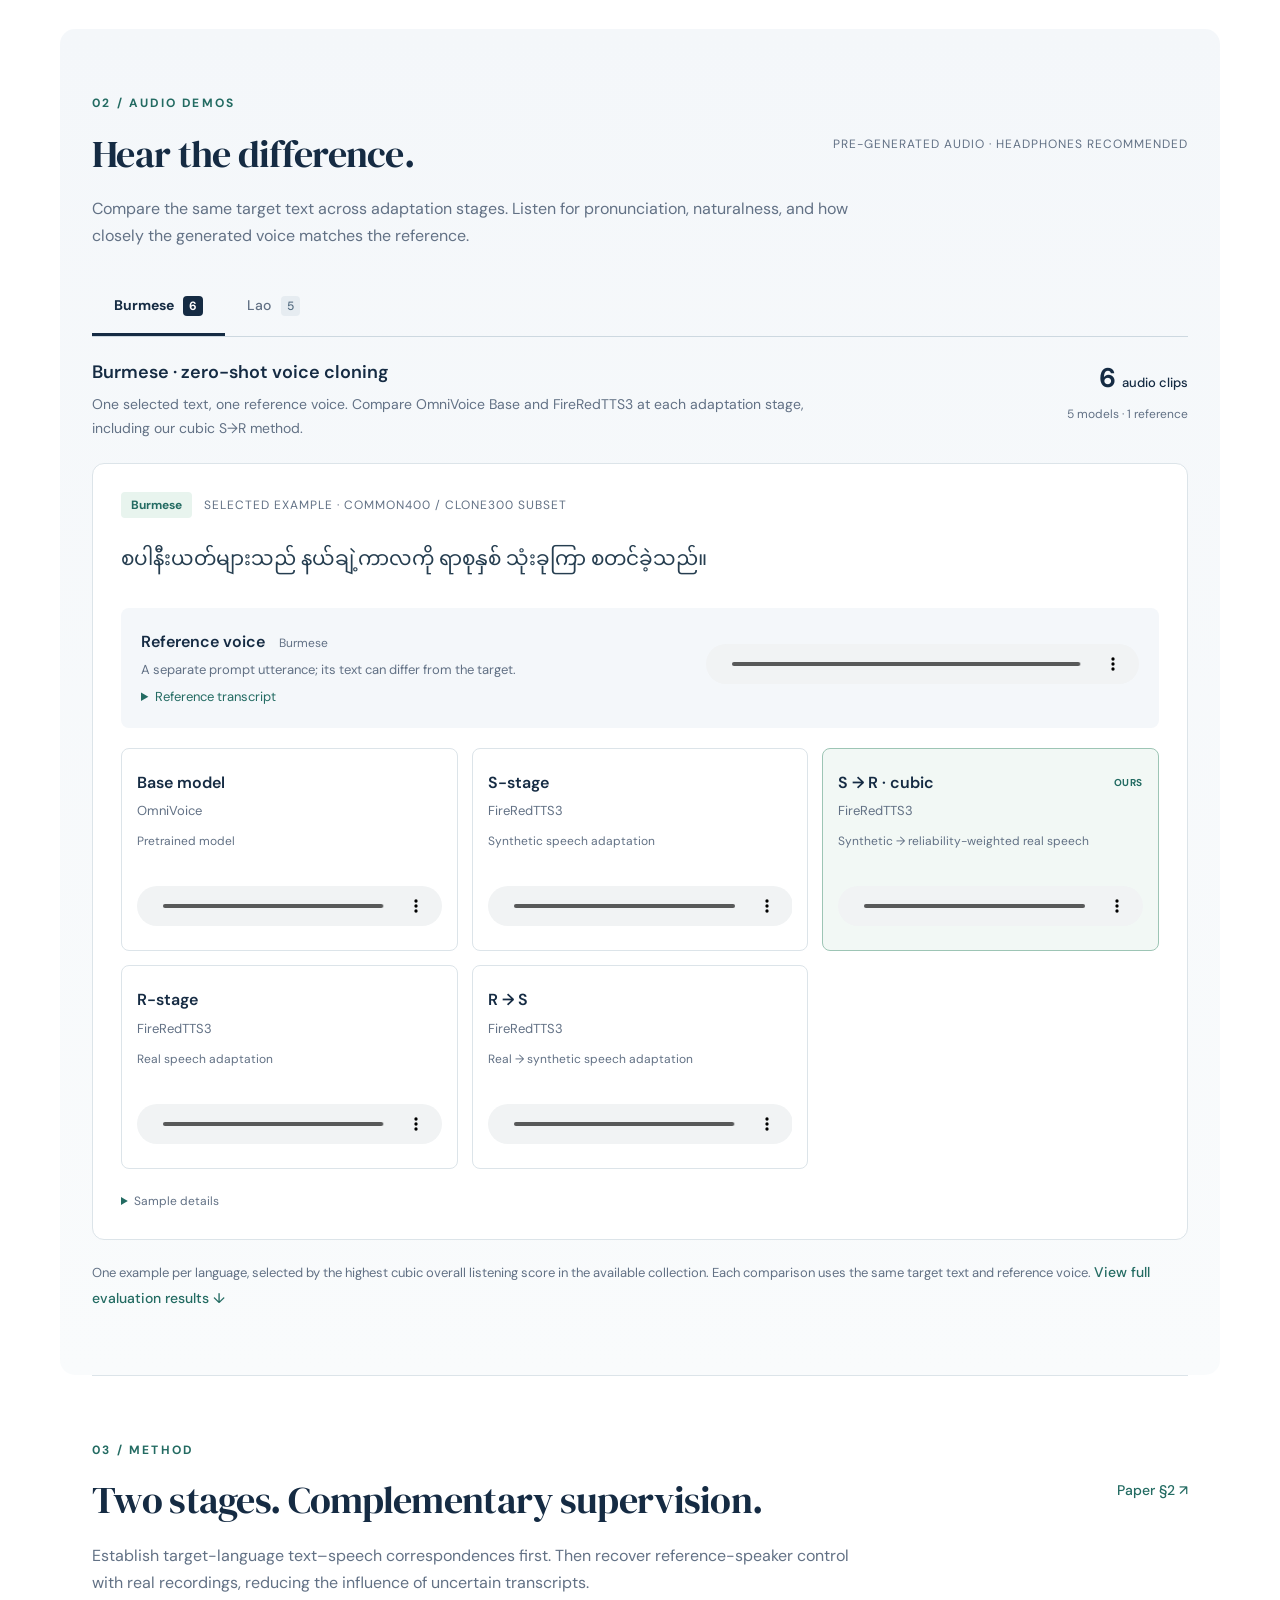
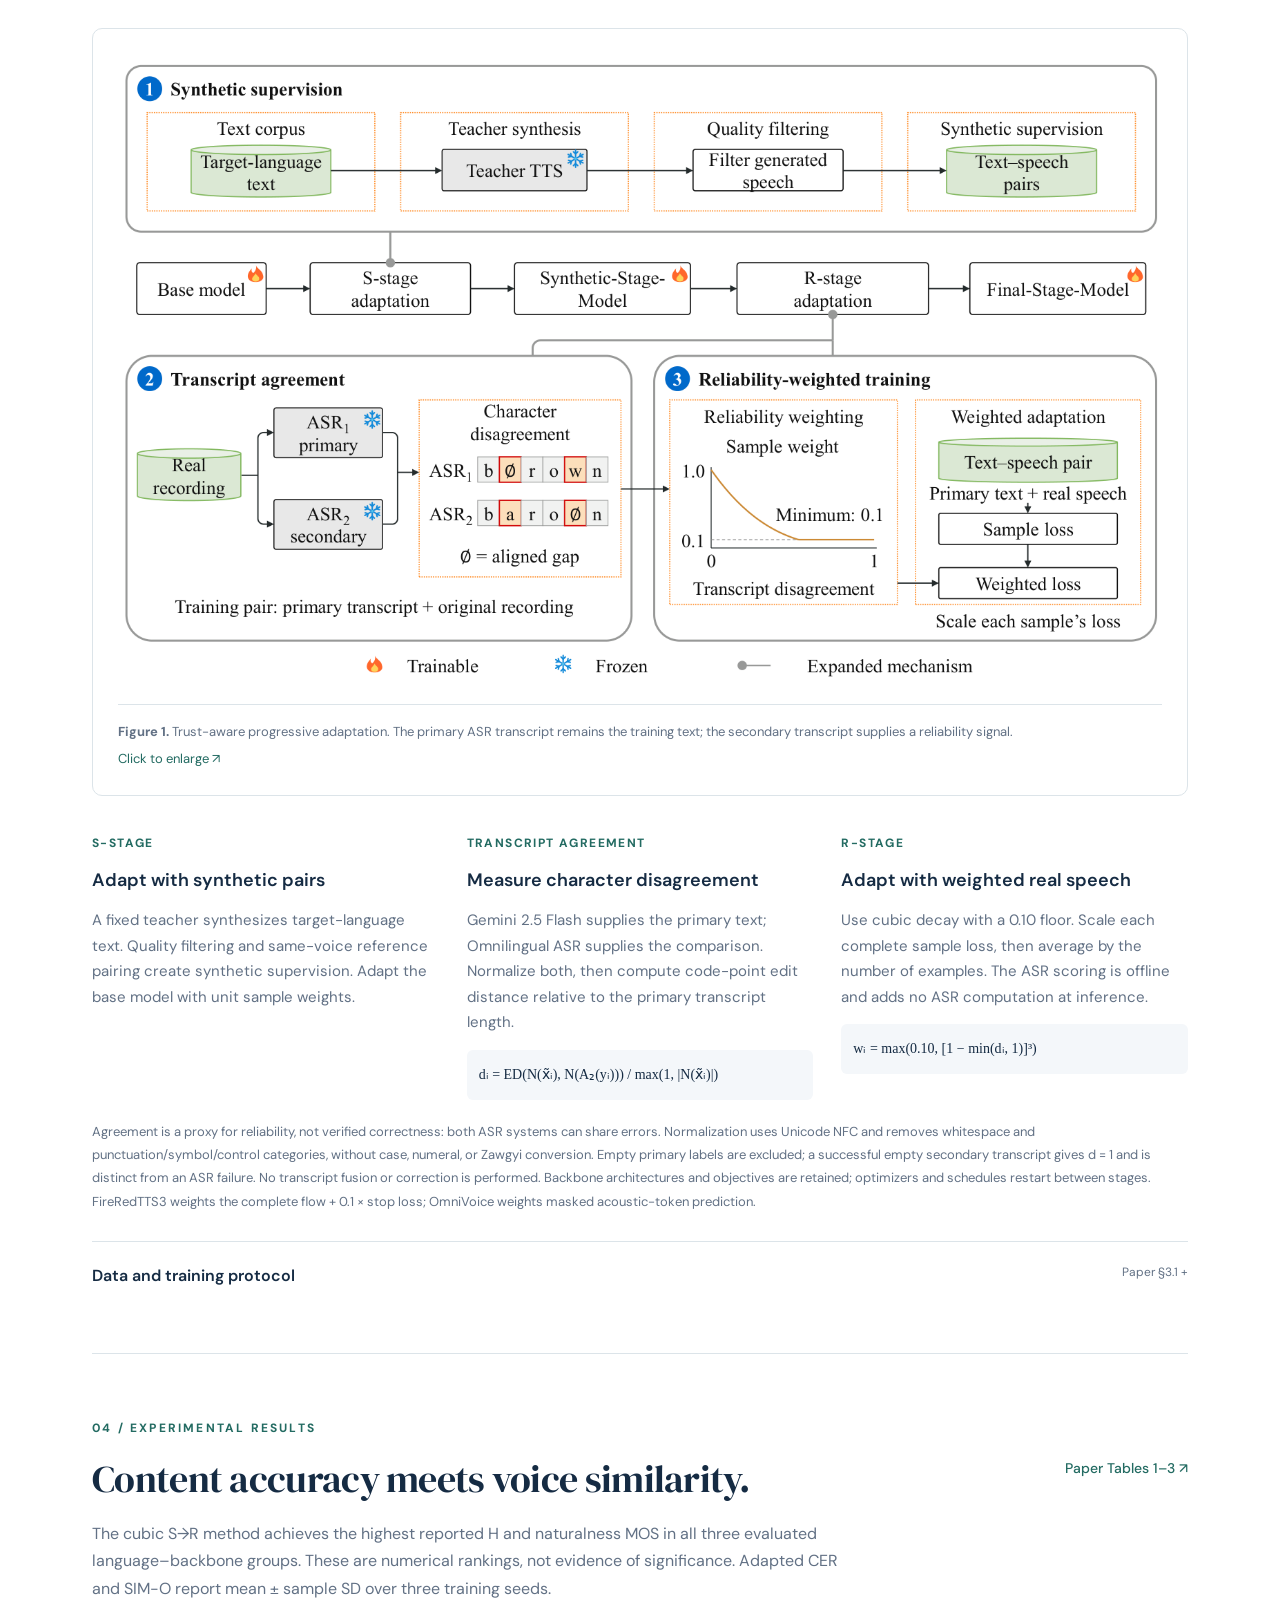
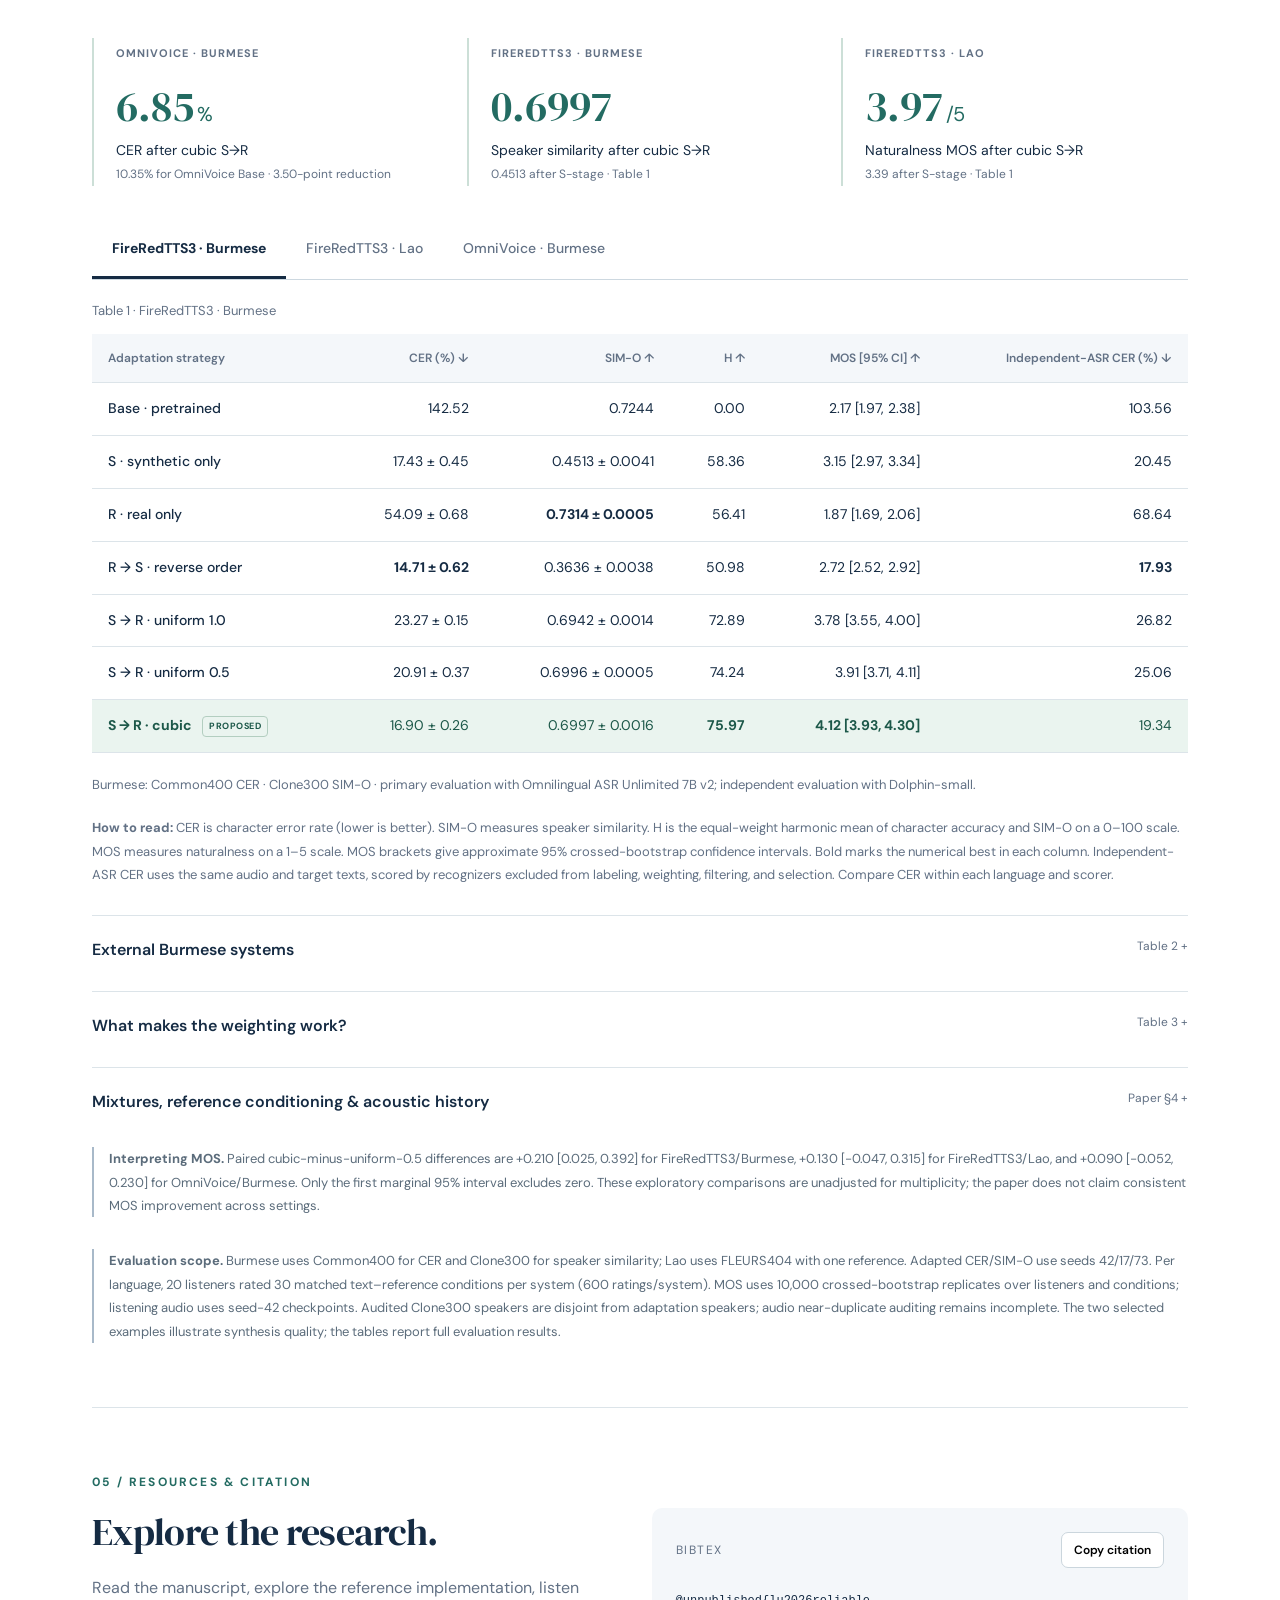
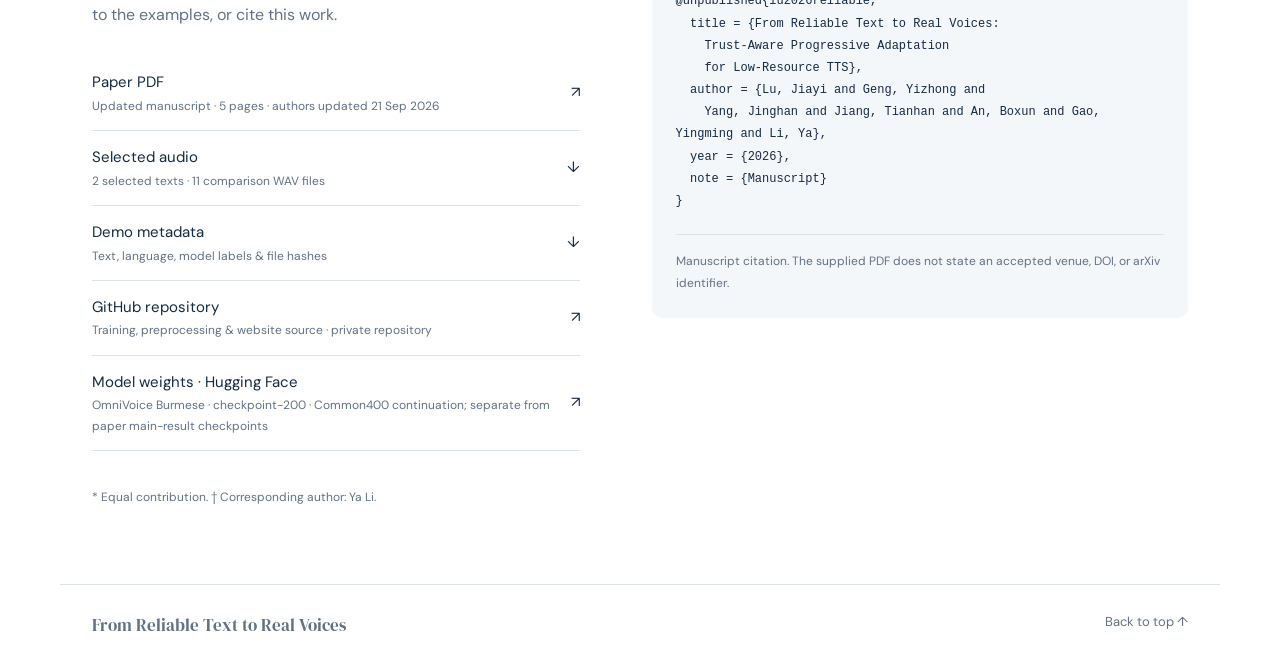
==== commit a6284d17: "Correct Tianhan Jiang authorship and migrate model links" ====
--- a/docs/index.html
+++ b/docs/index.html
@@ -1,7 +1,7 @@
 <!doctype html>
 <html lang="en"><head><meta charset="utf-8"><meta name="viewport" content="width=device-width,initial-scale=1"><title>From Reliable Text to Real Voices</title><meta name="description" content="Trust-aware progressive adaptation for low-resource text-to-speech. Research, methods, audio comparisons, and results for Burmese and Lao."><link rel="icon" type="image/svg+xml" href="data:image/svg+xml,%3Csvg xmlns='http://www.w3.org/2000/svg' viewBox='0 0 32 32'%3E%3Crect width='32' height='32' rx='8' fill='%23254161'/%3E%3Cpath d='M8 13v6m5-12v18m6-15v12m5-9v6' stroke='white' stroke-width='2.5' stroke-linecap='round'/%3E%3C/svg%3E"><link rel="stylesheet" href="style.css"></head>
 <body><header class="site-header"><a class="brand" href="#top"><span class="brand-icon">≋</span> Reliable Text · Real Voices</a><nav aria-label="Main navigation"><a href="#overview">Overview</a><a href="#method">Method</a><a href="#audio">Audio demos</a><a href="#results">Results</a><a href="#citation">Resources</a></nav></header>
-<main id="top"><section class="hero"><p class="eyebrow">LOW-RESOURCE SPEECH SYNTHESIS · RESEARCH PROJECT</p><h1>From Reliable Text<br>to <em>Real Voices</em></h1><p class="subtitle">Trust-Aware Progressive Adaptation for Low-Resource TTS</p><p class="authors">Jiayi Lu<sup>1,2,*</sup> · Yizhong Geng<sup>1,3,*</sup> · Jinghan Yang<sup>3</sup> · Lexing Huang<sup>4</sup> · Boxun An<sup>5</sup> · Yingming Gao<sup>3</sup> · Ya Li<sup>3,†</sup></p><p class="affiliations"><sup>1</sup> Beijing Logic Intelligence Technology &nbsp; <sup>2</sup> University of Washington<br><sup>3</sup> Beijing University of Posts and Telecommunications<br><sup>4</sup> University of California, USA &nbsp; <sup>5</sup> Northwestern University, USA</p><div class="hero-actions"><a class="button primary" href="#audio">▶ &nbsp; Listen to the comparisons</a><a class="button" href="assets/paper.pdf" target="_blank" rel="noopener">Read the paper ↗</a><a class="button" href="#citation">Code & models</a></div><p class="meta">Manuscript · 2026 &nbsp; / &nbsp; Burmese & Lao &nbsp; / &nbsp; FireRedTTS3 & OmniVoice</p></section>
+<main id="top"><section class="hero"><p class="eyebrow">LOW-RESOURCE SPEECH SYNTHESIS · RESEARCH PROJECT</p><h1>From Reliable Text<br>to <em>Real Voices</em></h1><p class="subtitle">Trust-Aware Progressive Adaptation for Low-Resource TTS</p><p class="authors">Jiayi Lu<sup>1,2,*</sup> · Yizhong Geng<sup>1,3,*</sup> · Jinghan Yang<sup>3</sup> · Tianhan Jiang<sup>4</sup> · Boxun An<sup>5</sup> · Yingming Gao<sup>3</sup> · Ya Li<sup>3,†</sup></p><p class="affiliations"><sup>1</sup> Beijing Logic Intelligence Technology &nbsp; <sup>2</sup> University of Washington<br><sup>3</sup> Beijing University of Posts and Telecommunications<br><sup>4</sup> University of California, USA &nbsp; <sup>5</sup> Northwestern University, USA</p><div class="hero-actions"><a class="button primary" href="#audio">▶ &nbsp; Listen to the comparisons</a><a class="button" href="assets/paper.pdf" target="_blank" rel="noopener">Read the paper ↗</a><a class="button" href="#citation">Code & models</a></div><p class="meta">Manuscript · 2026 &nbsp; / &nbsp; Burmese & Lao &nbsp; / &nbsp; FireRedTTS3 & OmniVoice</p></section>
 <div class="research-strip" aria-label="Research at a glance"><div><span class="strip-number">01</span><span><strong>Learn the language</strong><small>Synthetic text–speech pairs</small></span></div><span class="strip-arrow" aria-hidden="true">→</span><div><span class="strip-number">02</span><span><strong>Recover the voice</strong><small>Reliability-weighted real speech</small></span></div><div class="strip-result"><strong>2 languages. 2 backbones.</strong><small>One progressive adaptation framework.</small></div></div>
 
 <section id="overview" class="section overview-grid"><div><p class="eyebrow">01 / OVERVIEW</p><h2>Learn pronunciation.<br>Keep the speaker.</h2><p class="aside-label">The challenge of low-resource TTS</p></div><div><p class="lead">Synthetic speech provides reliable text. Real recordings provide diverse voices. Their order—and the trust placed in each transcript—shape what a model learns.</p><p>Adapting a multilingual TTS model to an underrepresented language requires accurate pronunciation and control over an unseen reference speaker. Synthetic-only adaptation can improve content accuracy while reducing speaker similarity. Real-speech adaptation can restore similarity, but noisy ASR transcripts may erode those pronunciation gains.</p><p>We first adapt on synthetic pairs (<strong>S-stage</strong>), then on real recordings (<strong>R-stage</strong>). Agreement between two ASR systems determines how much each real example contributes to training.</p><details class="abstract"><summary>Read the abstract <span aria-hidden="true">+</span></summary><p>Adapting multilingual text-to-speech (TTS) models to low-resource languages requires learning target-language pronunciation while retaining zero-shot voice cloning with limited transcribed speech. Synthetic speech and real recordings with automatic speech recognition (ASR) pseudo-labels offer scalable supervision, but differ in transcript reliability and acoustic diversity. We find that their training order affects the balance between content accuracy and speaker similarity, while noisy pseudo-labels can undermine pronunciation learned from synthetic speech. We propose synthetic-to-real adaptation with transcript-agreement weighting: synthetic pairs first establish text–speech correspondences, followed by real recordings to restore speaker conditioning, with agreement between two ASR systems determining each example’s loss weight. Experiments with FireRedTTS3 on Burmese and Lao, and OmniVoice on Burmese, show improved content accuracy and naturalness with competitive speaker similarity. Jointly considering supervision order and reliability when combining synthetic and real speech offers a practical path to low-resource TTS adaptation with less manual transcription.</p></details></div></section>
@@ -22,12 +22,12 @@
 <details class="results-details"><summary>Mixtures, reference conditioning & acoustic history <span>Paper §4 +</span></summary><div class="analysis-grid"><article><h3>Progressive adaptation</h3><p>The real-example ratio sweep uses 0/10/25/50/75/90/100% real data. Synthetic replay restores less similarity than real-only continuation. Exposure-matched joint training from Base yields <strong>20.160% CER / 0.65120 SIM-O</strong>.</p></article><article><h3>Reference response</h3><p>Embedding-switch response across 16 texts is <strong>1.3147 / 0.9602 / 1.2723</strong> for Base / S / historical uniform 0.5 S→R. Matched-reference SIM-O is 0.7804 / 0.5672 / 0.7625. Real adaptation restores response weakened by S; cubic was not tested in this intervention.</p></article><article><h3>Acoustic history</h3><p>Recorded rather than generated prefixes improve suffix SIM-O by <strong>0.0739 / 0.0211</strong> for S / historical uniform 0.5 S→R over eight eligible pairs. Gains occur in 7/8 pairs for each model; paired 95% intervals are [0.0225, 0.1204] / [0.0025, 0.0374]. These case-conditioned results show history dependence, not naturally accumulating voice drift. Cubic was not tested.</p></article></div><p class="fine-print">No corresponding intervention or ratio-sweep audio is available in the supplied collection. These results are reported from the manuscript and are not inferred from the selected listening clips.</p></details>
 <div class="note results-note"><strong>Interpreting MOS.</strong> Paired cubic-minus-uniform-0.5 differences are +0.210 [0.025, 0.392] for FireRedTTS3/Burmese, +0.130 [−0.047, 0.315] for FireRedTTS3/Lao, and +0.090 [−0.052, 0.230] for OmniVoice/Burmese. Only the first marginal 95% interval excludes zero. These exploratory comparisons are unadjusted for multiplicity; the paper does not claim consistent MOS improvement across settings.</div><div class="note results-note"><strong>Evaluation scope.</strong> Burmese uses Common400 for CER and Clone300 for speaker similarity; Lao uses FLEURS404 with one reference. Adapted CER/SIM-O use seeds 42/17/73. Per language, 20 listeners rated 30 matched text–reference conditions per system (600 ratings/system). MOS uses 10,000 crossed-bootstrap replicates over listeners and conditions; listening audio uses seed-42 checkpoints. Audited Clone300 speakers are disjoint from adaptation speakers; audio near-duplicate auditing remains incomplete. The two selected examples illustrate synthesis quality; the tables report full evaluation results.</div></section>
 
-<section id="citation" class="section"><div class="resource-layout"><div><p class="eyebrow">05 / RESOURCES & CITATION</p><h2>Explore the research.</h2><p class="section-intro">Read the manuscript, explore the reference implementation, listen to the examples, or cite this work.</p><div class="resource-list"><a href="assets/paper.pdf" target="_blank" rel="noopener"><span>Paper PDF<small>Updated manuscript · 5 pages · authors updated 21 Sep 2026</small></span><span aria-hidden="true">↗</span></a><a href="assets/selected-audio.zip" download><span>Selected audio<small>2 selected texts · 11 comparison WAV files</small></span><span aria-hidden="true">↓</span></a><a href="assets/demo-data.json" download><span>Demo metadata<small>Text, language, model labels & file hashes</small></span><span aria-hidden="true">↓</span></a><a href="https://github.com/InsiderX-Pro/S2R-Adaptation-TTS" target="_blank" rel="noopener"><span>GitHub repository<small>Training, preprocessing & website source · private repository</small></span><span aria-hidden="true">↗</span></a><a href="https://huggingface.co/joa8115/S2R-Adaptation-TTS" target="_blank" rel="noopener"><span>Model weights · Hugging Face<small>OmniVoice Burmese · checkpoint-200 · Common400 continuation; separate from paper main-result checkpoints</small></span><span aria-hidden="true">↗</span></a></div></div><div class="citation-box"><div class="citation-top"><span>BIBTEX</span><button id="copy-citation" class="button">Copy citation</button></div><pre id="bibtex">@unpublished{lu2026reliable,
+<section id="citation" class="section"><div class="resource-layout"><div><p class="eyebrow">05 / RESOURCES & CITATION</p><h2>Explore the research.</h2><p class="section-intro">Read the manuscript, explore the reference implementation, listen to the examples, or cite this work.</p><div class="resource-list"><a href="assets/paper.pdf" target="_blank" rel="noopener"><span>Paper PDF<small>Updated manuscript · 5 pages · authors updated 21 Sep 2026</small></span><span aria-hidden="true">↗</span></a><a href="assets/selected-audio.zip" download><span>Selected audio<small>2 selected texts · 11 comparison WAV files</small></span><span aria-hidden="true">↓</span></a><a href="assets/demo-data.json" download><span>Demo metadata<small>Text, language, model labels & file hashes</small></span><span aria-hidden="true">↓</span></a><a href="https://github.com/InsiderX-Pro/S2R-Adaptation-TTS" target="_blank" rel="noopener"><span>GitHub repository<small>Training, preprocessing & website source · private repository</small></span><span aria-hidden="true">↗</span></a><a href="https://huggingface.co/InsiderX-Pro/S2R-Adaptation-TTS" target="_blank" rel="noopener"><span>Model weights · Hugging Face<small>OmniVoice Burmese · checkpoint-200 · Common400 continuation; separate from paper main-result checkpoints</small></span><span aria-hidden="true">↗</span></a></div></div><div class="citation-box"><div class="citation-top"><span>BIBTEX</span><button id="copy-citation" class="button">Copy citation</button></div><pre id="bibtex">@unpublished{lu2026reliable,
   title = {From Reliable Text to Real Voices:
     Trust-Aware Progressive Adaptation
     for Low-Resource TTS},
   author = {Lu, Jiayi and Geng, Yizhong and
-    Yang, Jinghan and Huang, Lexing and An, Boxun and Gao, Yingming and Li, Ya},
+    Yang, Jinghan and Jiang, Tianhan and An, Boxun and Gao, Yingming and Li, Ya},
   year = {2026},
   note = {Manuscript}
 }</pre><p class="fine-print">Manuscript citation. The supplied PDF does not state an accepted venue, DOI, or arXiv identifier.</p><span id="copy-status" class="sr-only" role="status"></span></div></div><p class="author-note">* Equal contribution. † Corresponding author: Ya Li.</p></section></main><footer><span>From Reliable Text to Real Voices</span><a href="#top">Back to top ↑</a></footer><script src="demo-data.js"></script><script src="app.js"></script></body></html>
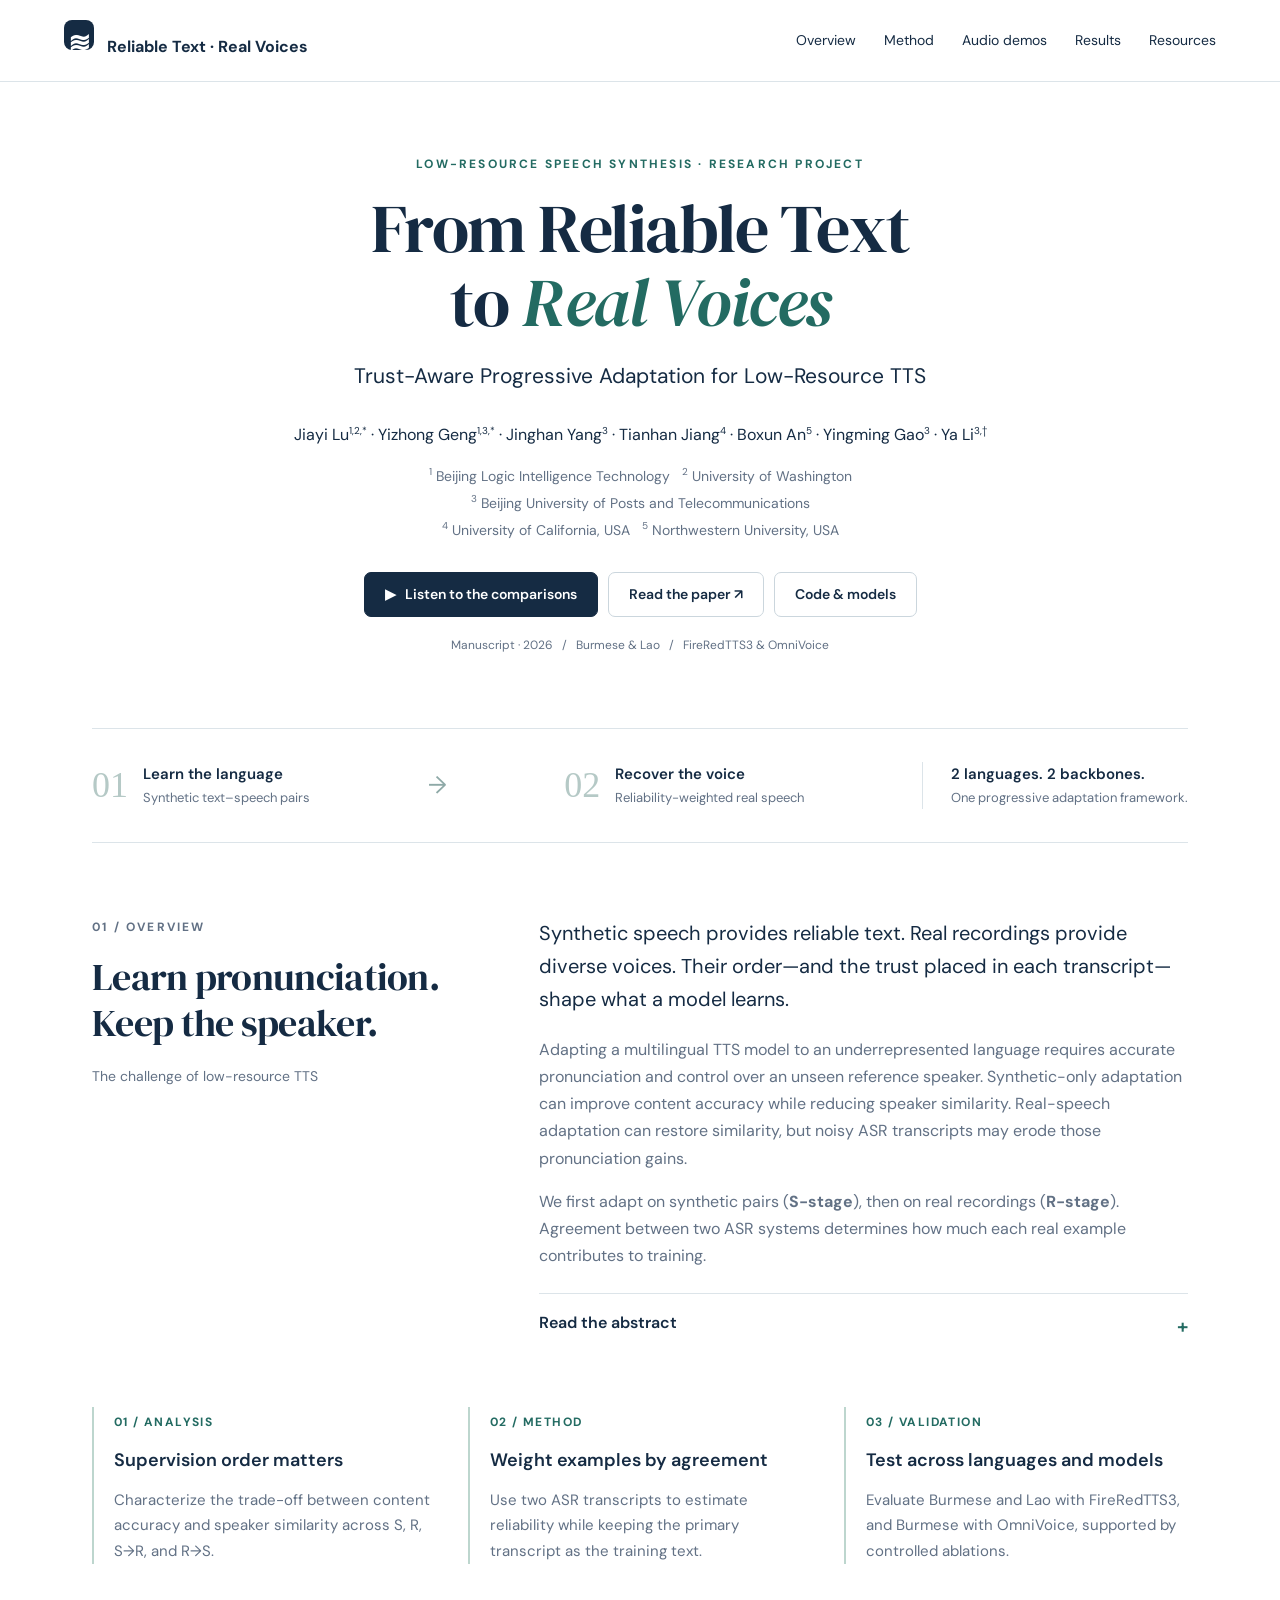
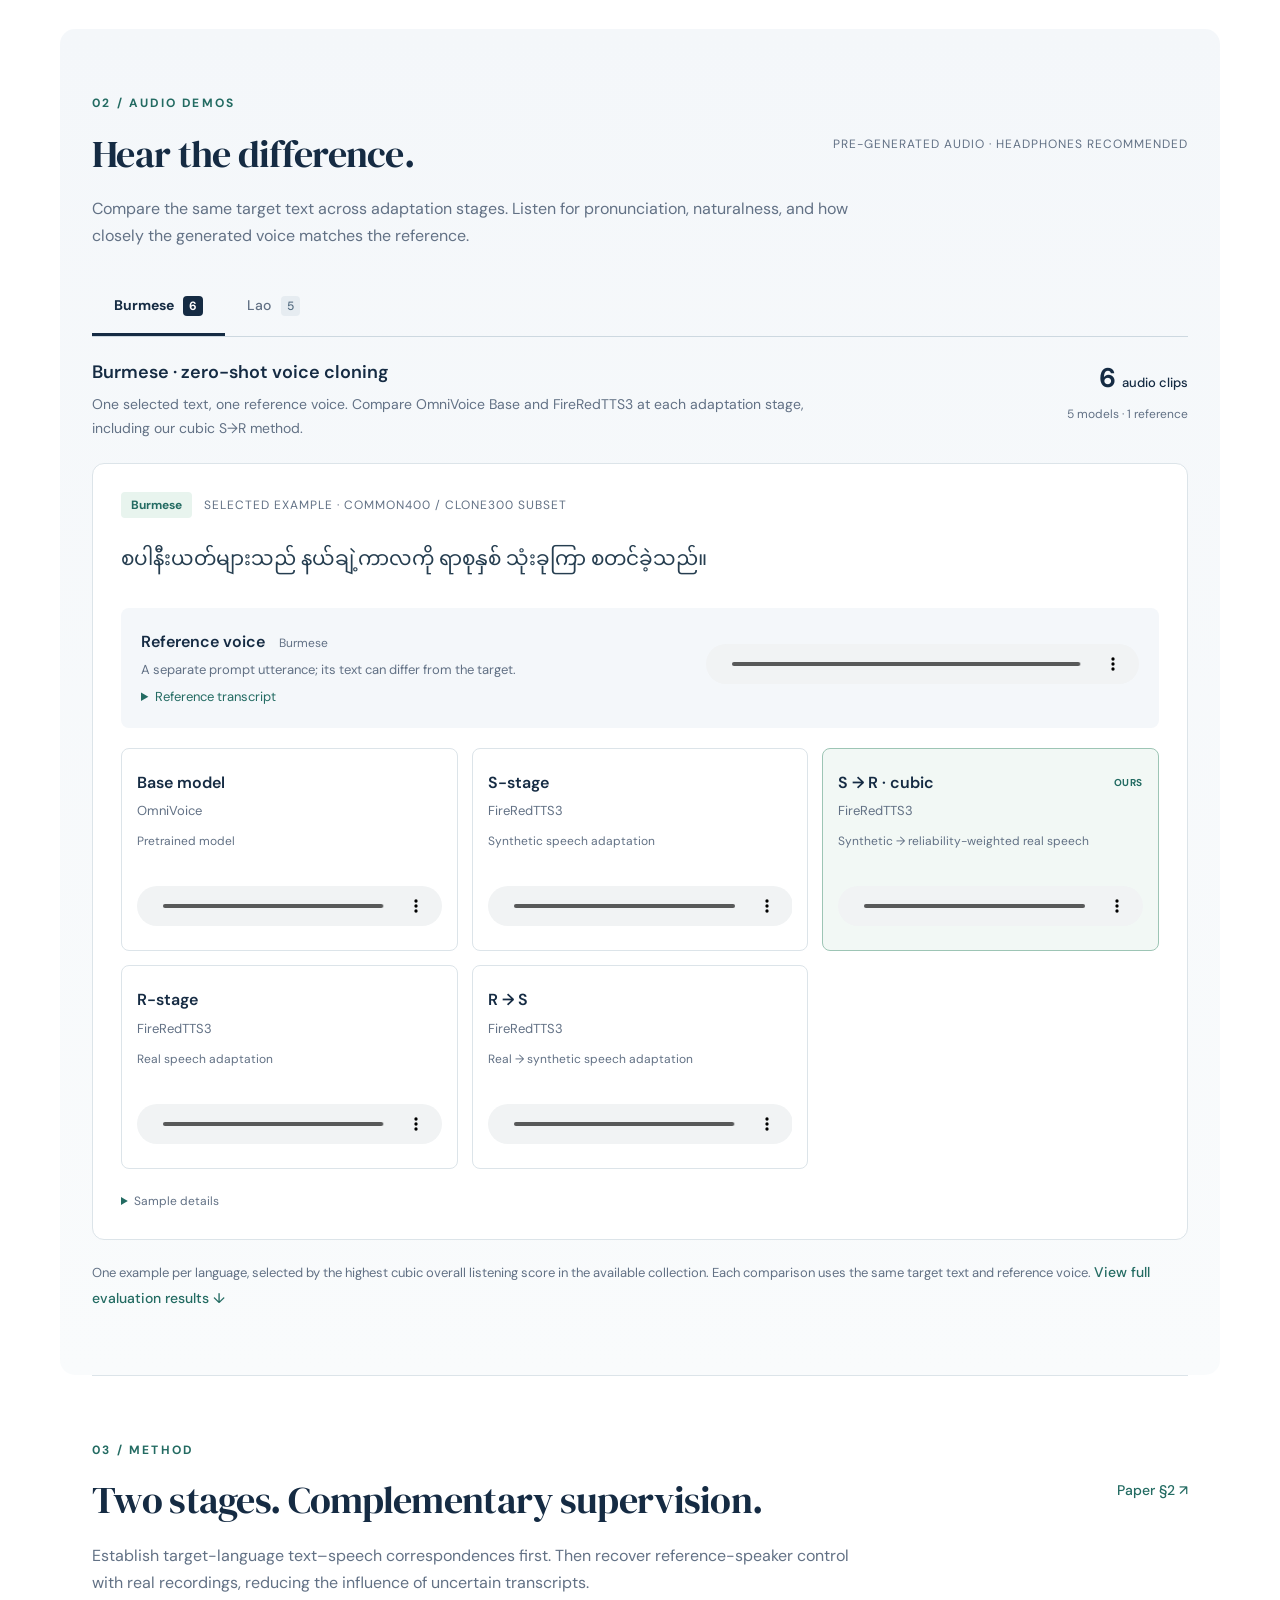
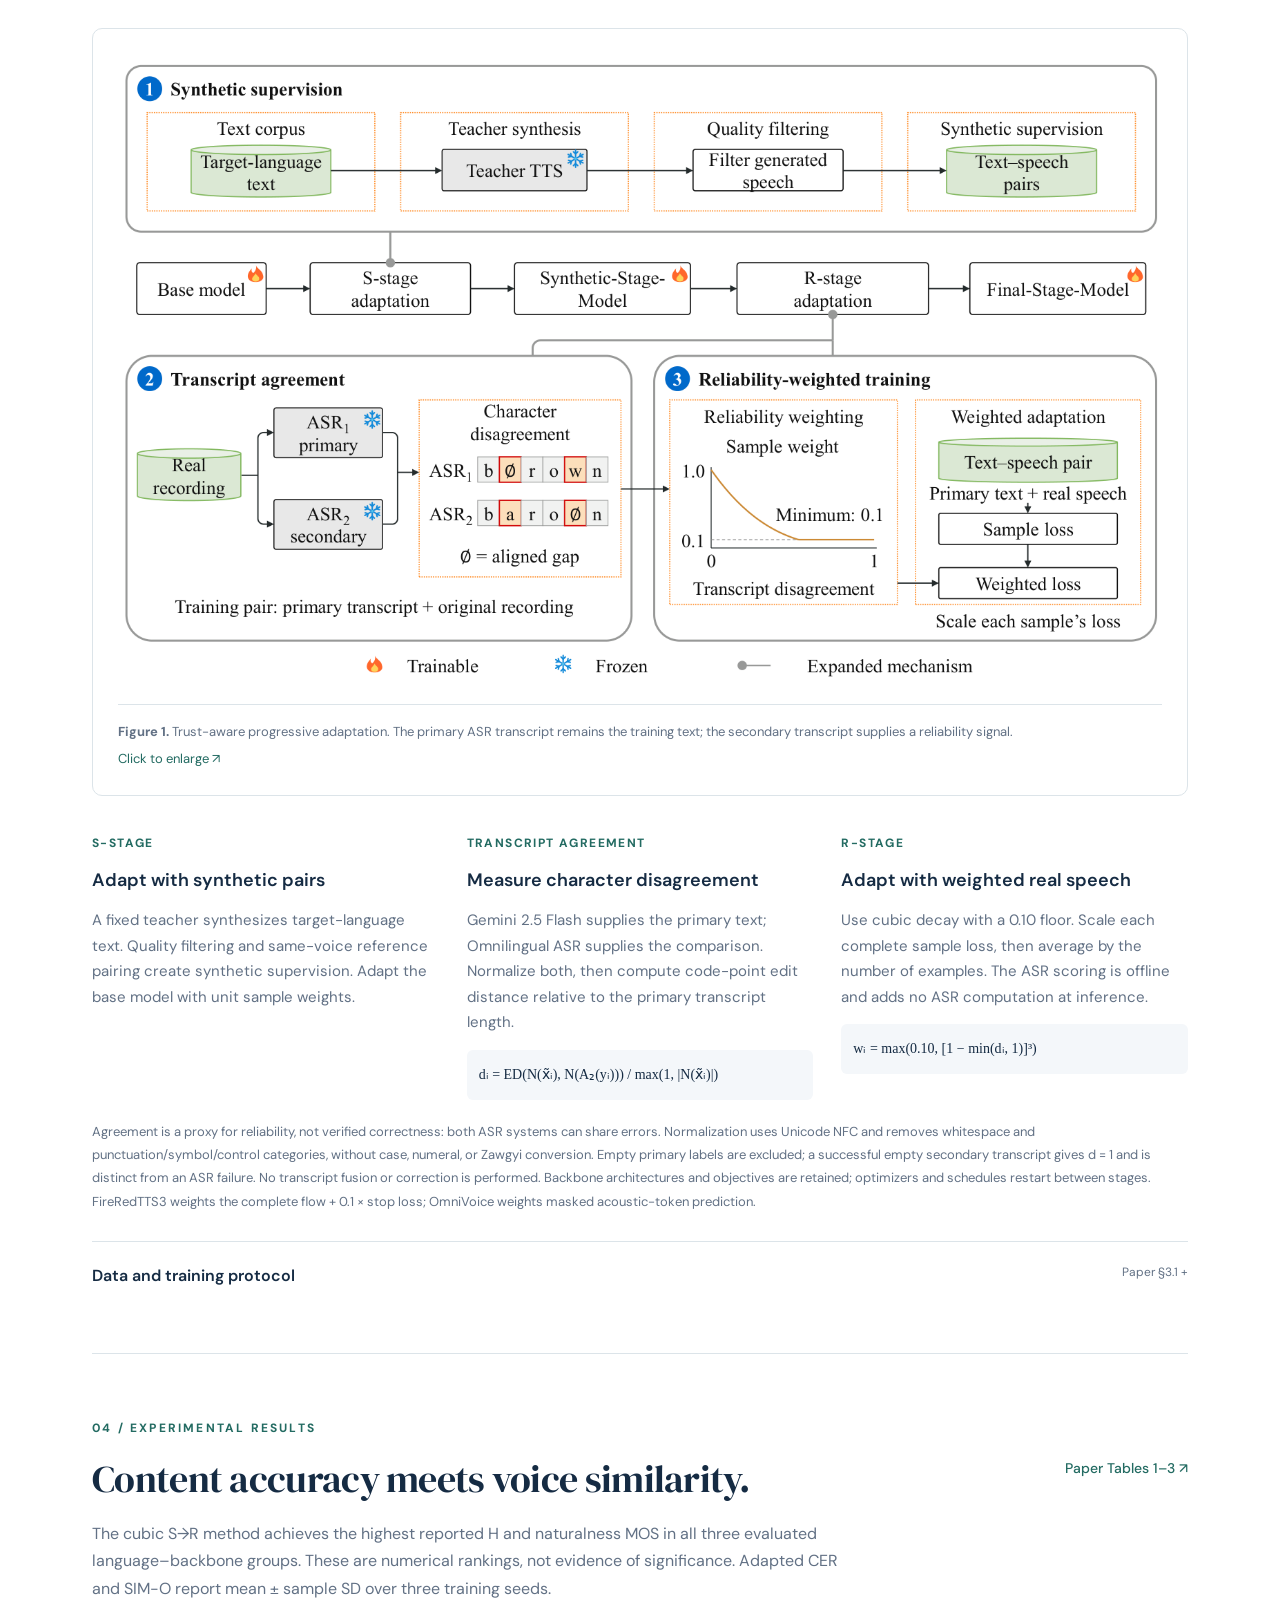
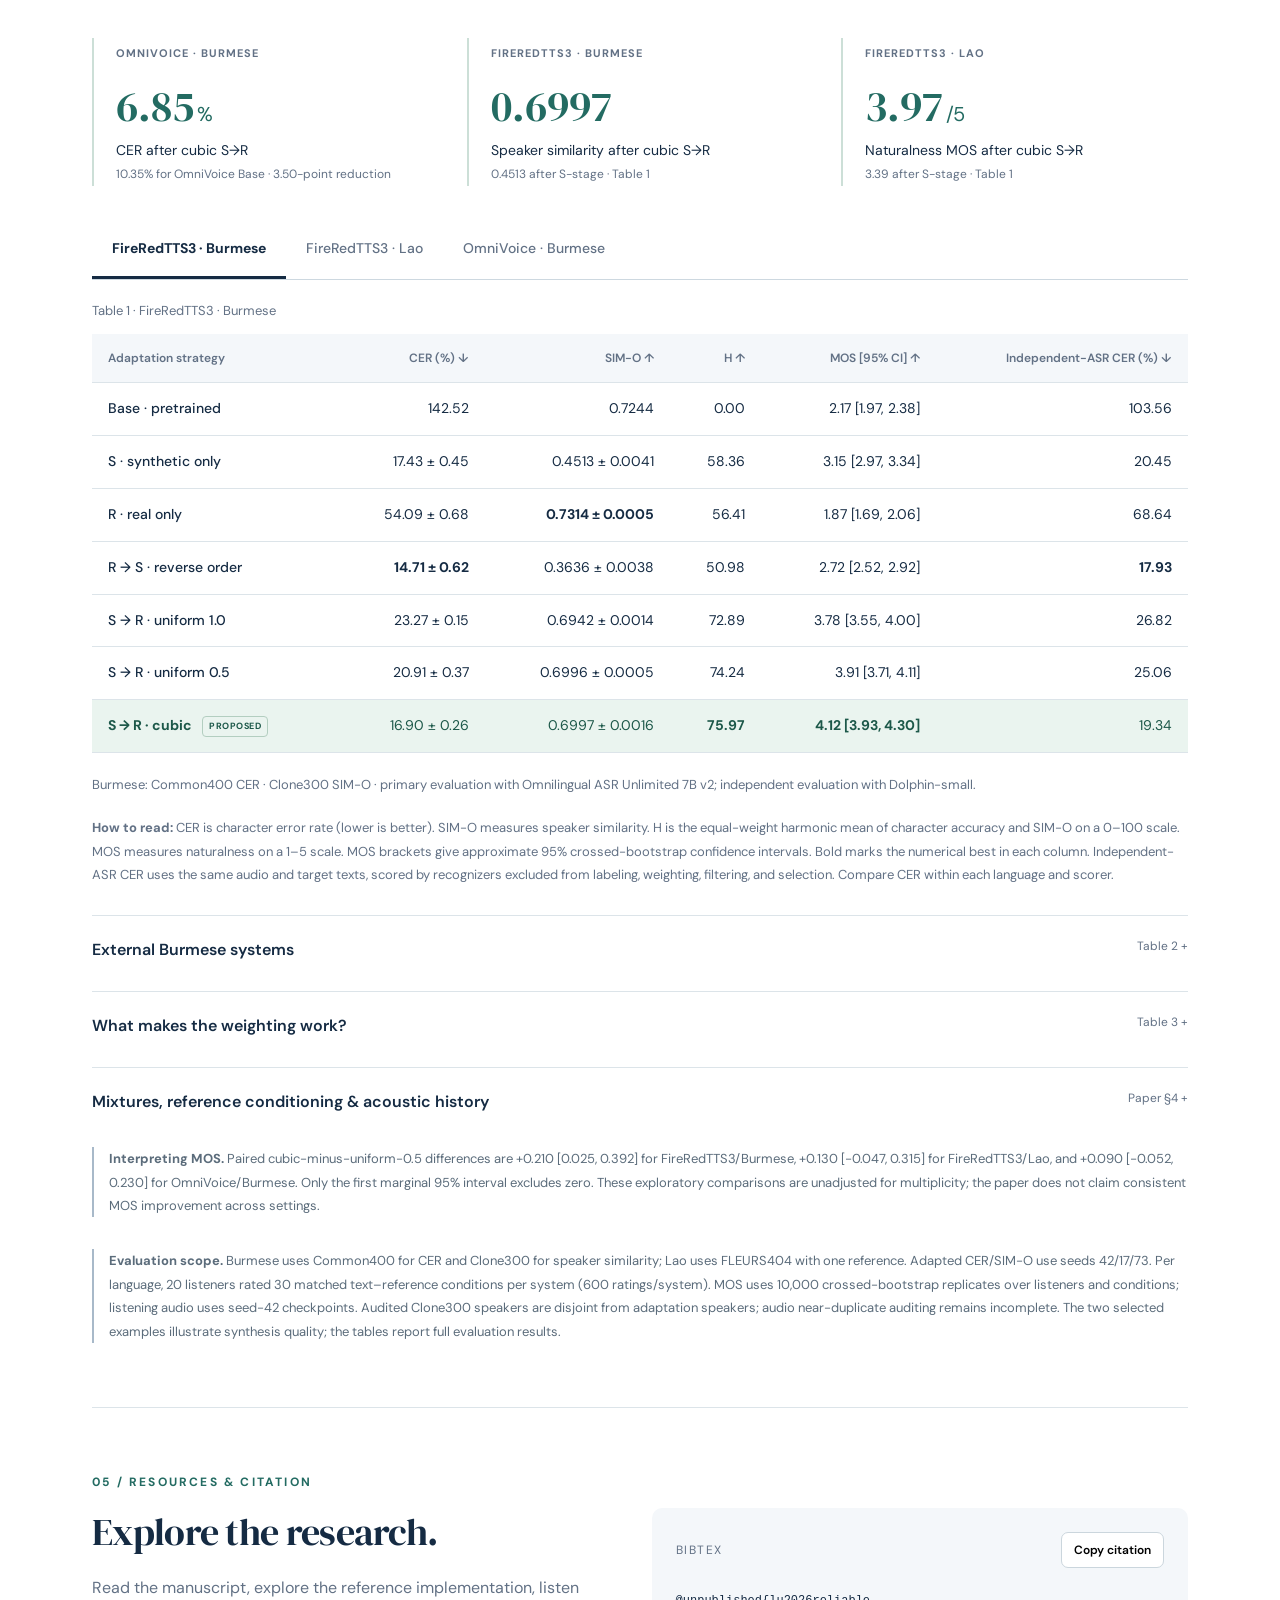
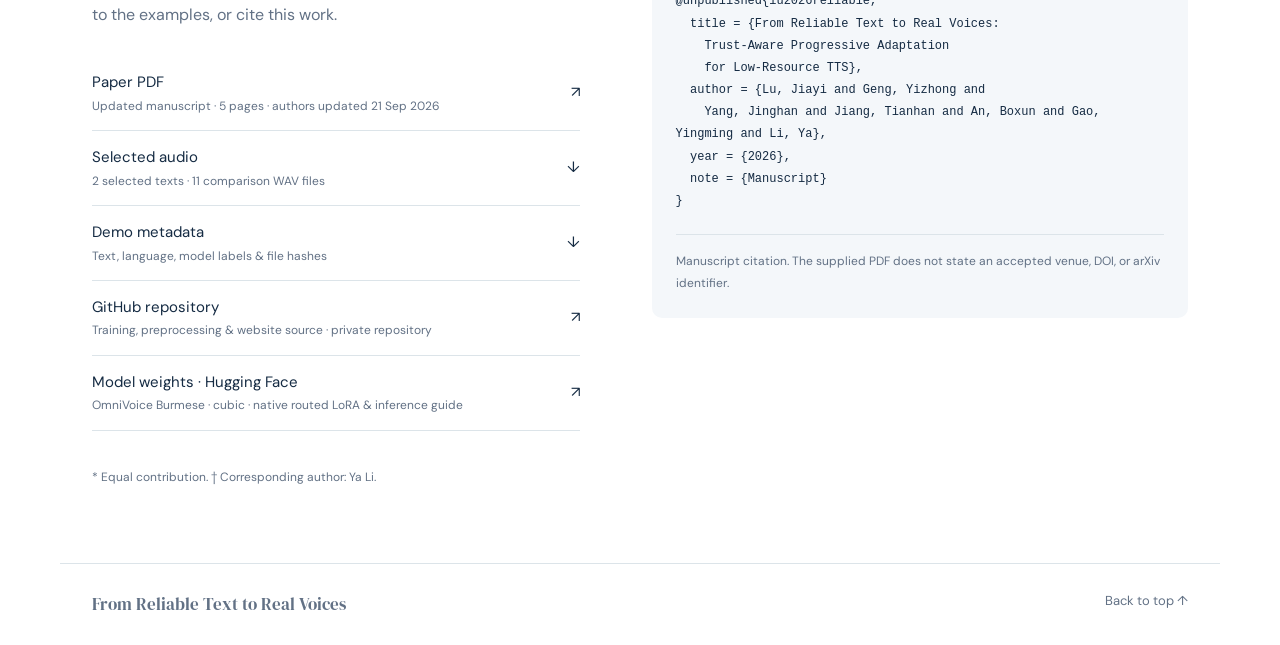
==== commit ecfe59f9: "Simplify cubic release information" ====
--- a/docs/index.html
+++ b/docs/index.html
@@ -22,7 +22,7 @@
 <details class="results-details"><summary>Mixtures, reference conditioning & acoustic history <span>Paper §4 +</span></summary><div class="analysis-grid"><article><h3>Progressive adaptation</h3><p>The real-example ratio sweep uses 0/10/25/50/75/90/100% real data. Synthetic replay restores less similarity than real-only continuation. Exposure-matched joint training from Base yields <strong>20.160% CER / 0.65120 SIM-O</strong>.</p></article><article><h3>Reference response</h3><p>Embedding-switch response across 16 texts is <strong>1.3147 / 0.9602 / 1.2723</strong> for Base / S / historical uniform 0.5 S→R. Matched-reference SIM-O is 0.7804 / 0.5672 / 0.7625. Real adaptation restores response weakened by S; cubic was not tested in this intervention.</p></article><article><h3>Acoustic history</h3><p>Recorded rather than generated prefixes improve suffix SIM-O by <strong>0.0739 / 0.0211</strong> for S / historical uniform 0.5 S→R over eight eligible pairs. Gains occur in 7/8 pairs for each model; paired 95% intervals are [0.0225, 0.1204] / [0.0025, 0.0374]. These case-conditioned results show history dependence, not naturally accumulating voice drift. Cubic was not tested.</p></article></div><p class="fine-print">No corresponding intervention or ratio-sweep audio is available in the supplied collection. These results are reported from the manuscript and are not inferred from the selected listening clips.</p></details>
 <div class="note results-note"><strong>Interpreting MOS.</strong> Paired cubic-minus-uniform-0.5 differences are +0.210 [0.025, 0.392] for FireRedTTS3/Burmese, +0.130 [−0.047, 0.315] for FireRedTTS3/Lao, and +0.090 [−0.052, 0.230] for OmniVoice/Burmese. Only the first marginal 95% interval excludes zero. These exploratory comparisons are unadjusted for multiplicity; the paper does not claim consistent MOS improvement across settings.</div><div class="note results-note"><strong>Evaluation scope.</strong> Burmese uses Common400 for CER and Clone300 for speaker similarity; Lao uses FLEURS404 with one reference. Adapted CER/SIM-O use seeds 42/17/73. Per language, 20 listeners rated 30 matched text–reference conditions per system (600 ratings/system). MOS uses 10,000 crossed-bootstrap replicates over listeners and conditions; listening audio uses seed-42 checkpoints. Audited Clone300 speakers are disjoint from adaptation speakers; audio near-duplicate auditing remains incomplete. The two selected examples illustrate synthesis quality; the tables report full evaluation results.</div></section>
 
-<section id="citation" class="section"><div class="resource-layout"><div><p class="eyebrow">05 / RESOURCES & CITATION</p><h2>Explore the research.</h2><p class="section-intro">Read the manuscript, explore the reference implementation, listen to the examples, or cite this work.</p><div class="resource-list"><a href="assets/paper.pdf" target="_blank" rel="noopener"><span>Paper PDF<small>Updated manuscript · 5 pages · authors updated 21 Sep 2026</small></span><span aria-hidden="true">↗</span></a><a href="assets/selected-audio.zip" download><span>Selected audio<small>2 selected texts · 11 comparison WAV files</small></span><span aria-hidden="true">↓</span></a><a href="assets/demo-data.json" download><span>Demo metadata<small>Text, language, model labels & file hashes</small></span><span aria-hidden="true">↓</span></a><a href="https://github.com/InsiderX-Pro/S2R-Adaptation-TTS" target="_blank" rel="noopener"><span>GitHub repository<small>Training, preprocessing & website source · private repository</small></span><span aria-hidden="true">↗</span></a><a href="https://huggingface.co/InsiderX-Pro/S2R-Adaptation-TTS" target="_blank" rel="noopener"><span>Model weights · Hugging Face<small>OmniVoice Burmese · checkpoint-200 · Common400 continuation; separate from paper main-result checkpoints</small></span><span aria-hidden="true">↗</span></a></div></div><div class="citation-box"><div class="citation-top"><span>BIBTEX</span><button id="copy-citation" class="button">Copy citation</button></div><pre id="bibtex">@unpublished{lu2026reliable,
+<section id="citation" class="section"><div class="resource-layout"><div><p class="eyebrow">05 / RESOURCES & CITATION</p><h2>Explore the research.</h2><p class="section-intro">Read the manuscript, explore the reference implementation, listen to the examples, or cite this work.</p><div class="resource-list"><a href="assets/paper.pdf" target="_blank" rel="noopener"><span>Paper PDF<small>Updated manuscript · 5 pages · authors updated 21 Sep 2026</small></span><span aria-hidden="true">↗</span></a><a href="assets/selected-audio.zip" download><span>Selected audio<small>2 selected texts · 11 comparison WAV files</small></span><span aria-hidden="true">↓</span></a><a href="assets/demo-data.json" download><span>Demo metadata<small>Text, language, model labels & file hashes</small></span><span aria-hidden="true">↓</span></a><a href="https://github.com/InsiderX-Pro/S2R-Adaptation-TTS" target="_blank" rel="noopener"><span>GitHub repository<small>Training, preprocessing & website source · private repository</small></span><span aria-hidden="true">↗</span></a><a href="https://huggingface.co/InsiderX-Pro/S2R-Adaptation-TTS" target="_blank" rel="noopener"><span>Model weights · Hugging Face<small>OmniVoice Burmese · cubic · native routed LoRA & inference guide</small></span><span aria-hidden="true">↗</span></a></div></div><div class="citation-box"><div class="citation-top"><span>BIBTEX</span><button id="copy-citation" class="button">Copy citation</button></div><pre id="bibtex">@unpublished{lu2026reliable,
   title = {From Reliable Text to Real Voices:
     Trust-Aware Progressive Adaptation
     for Low-Resource TTS},
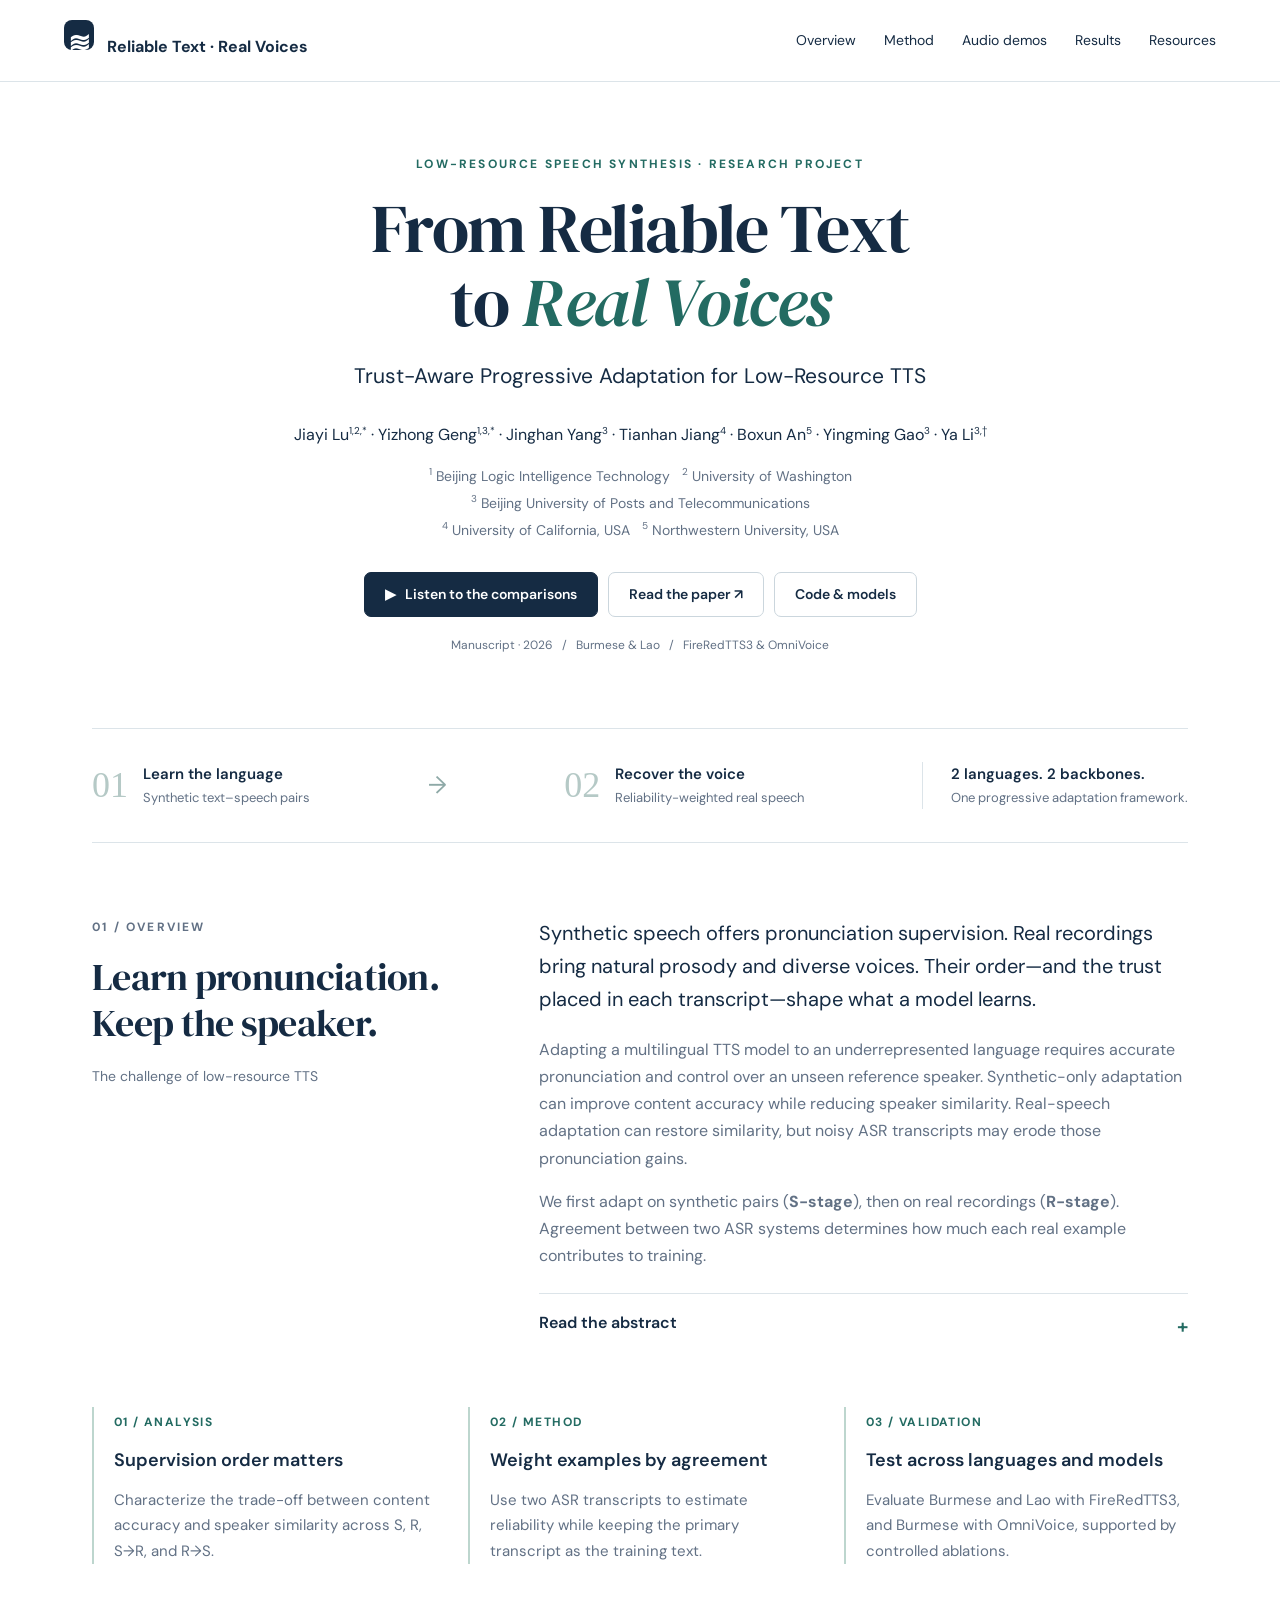
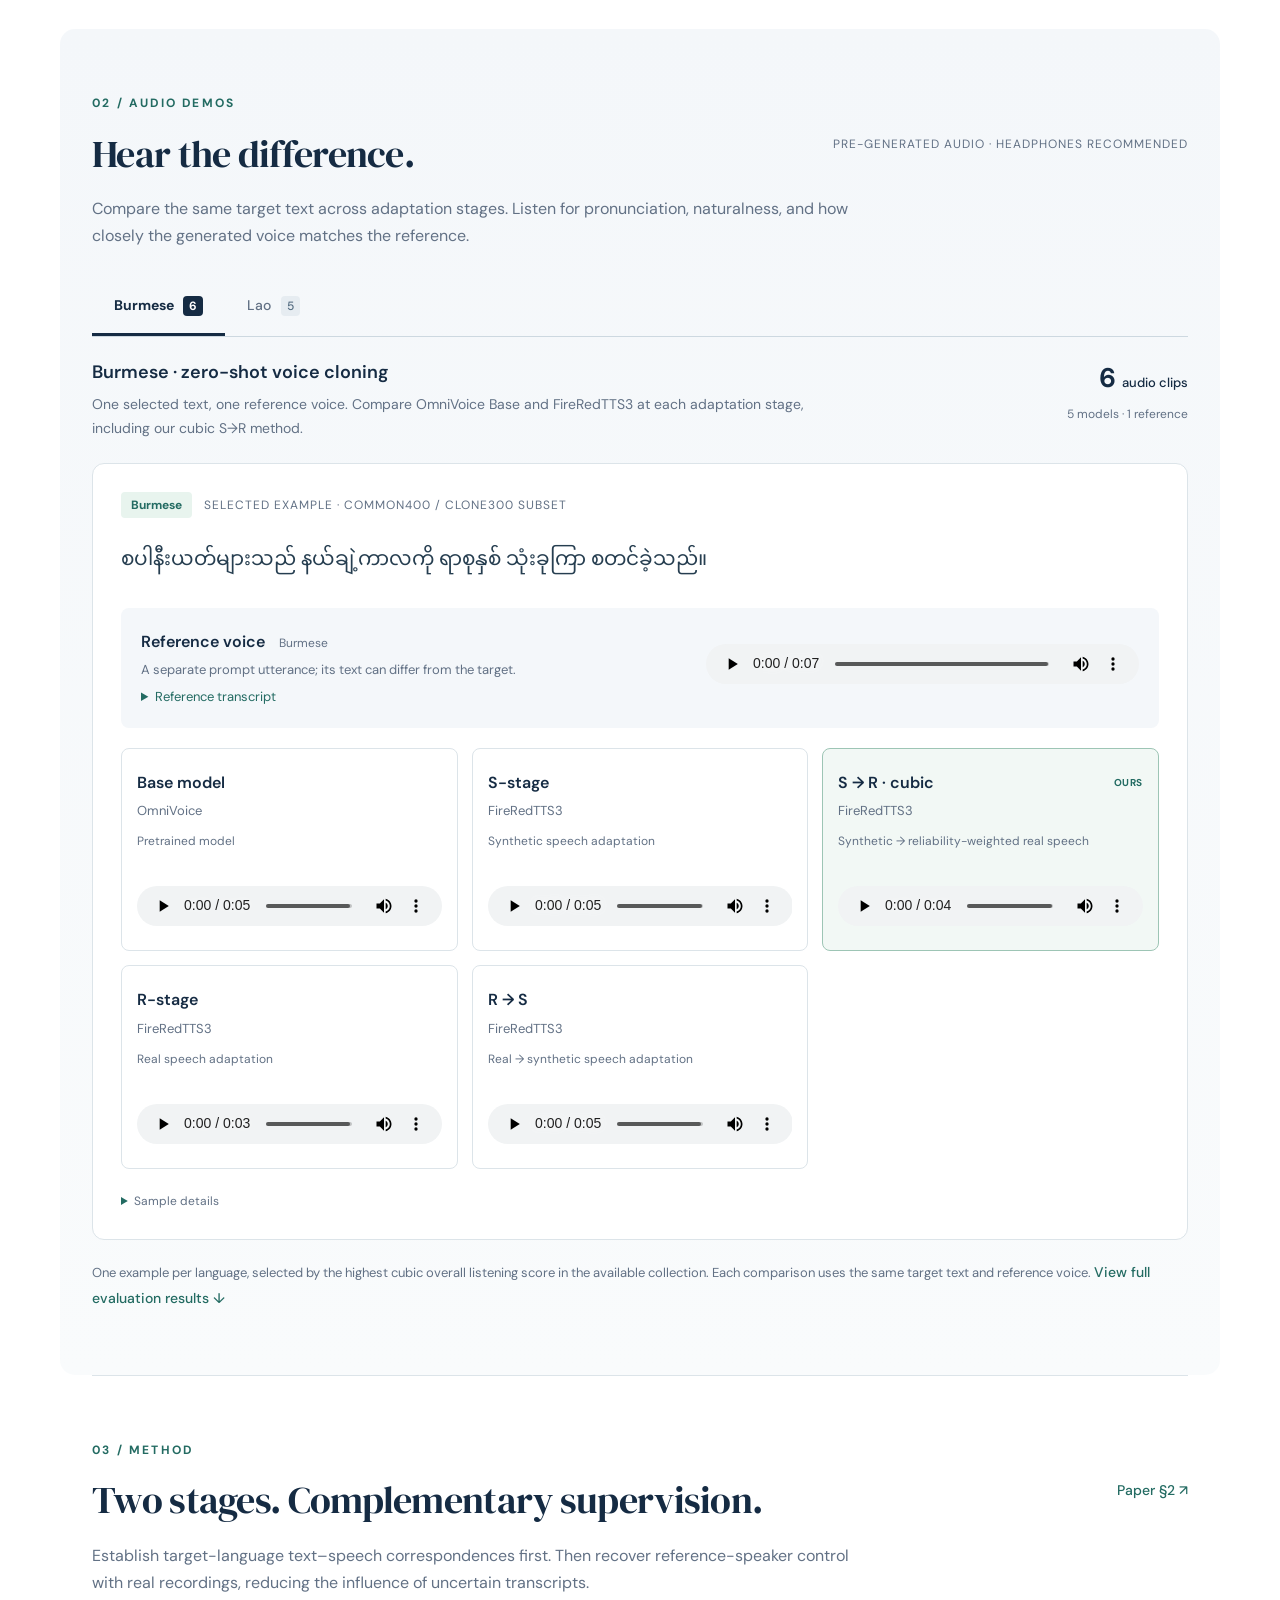
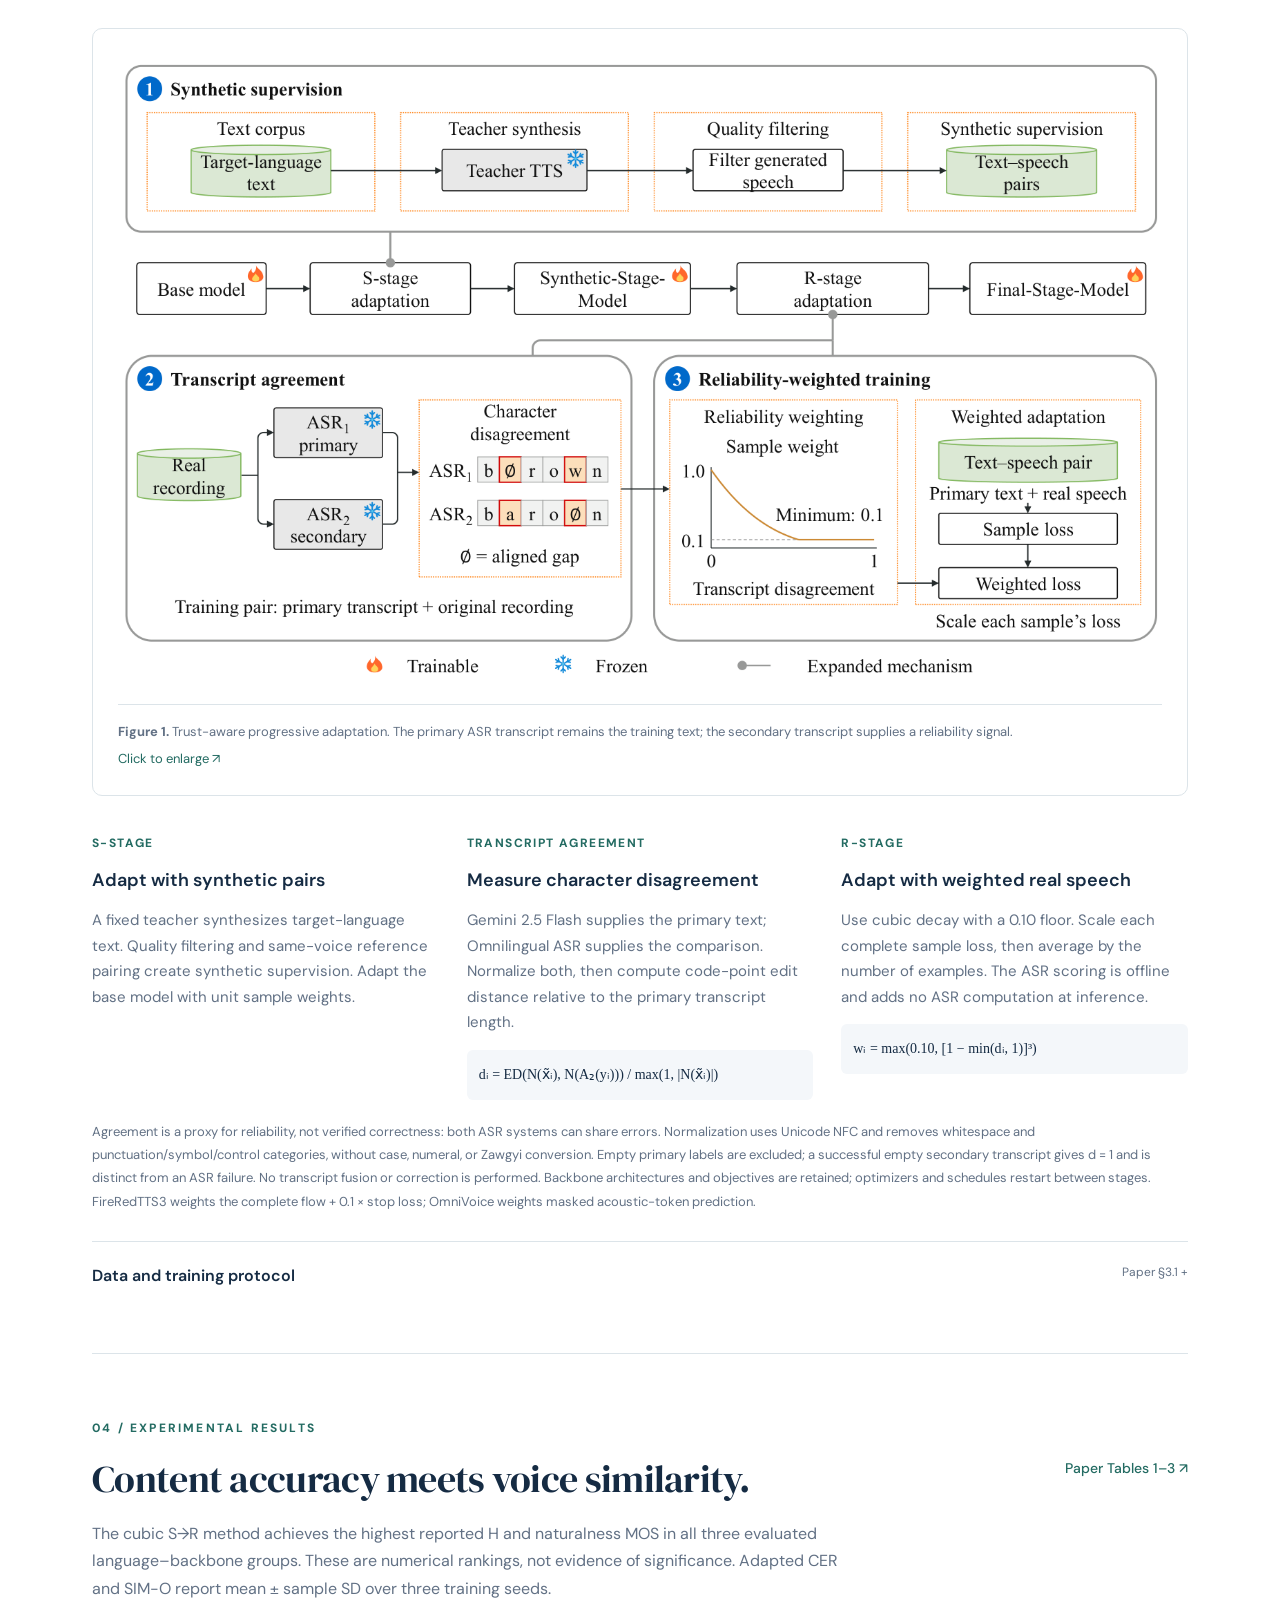
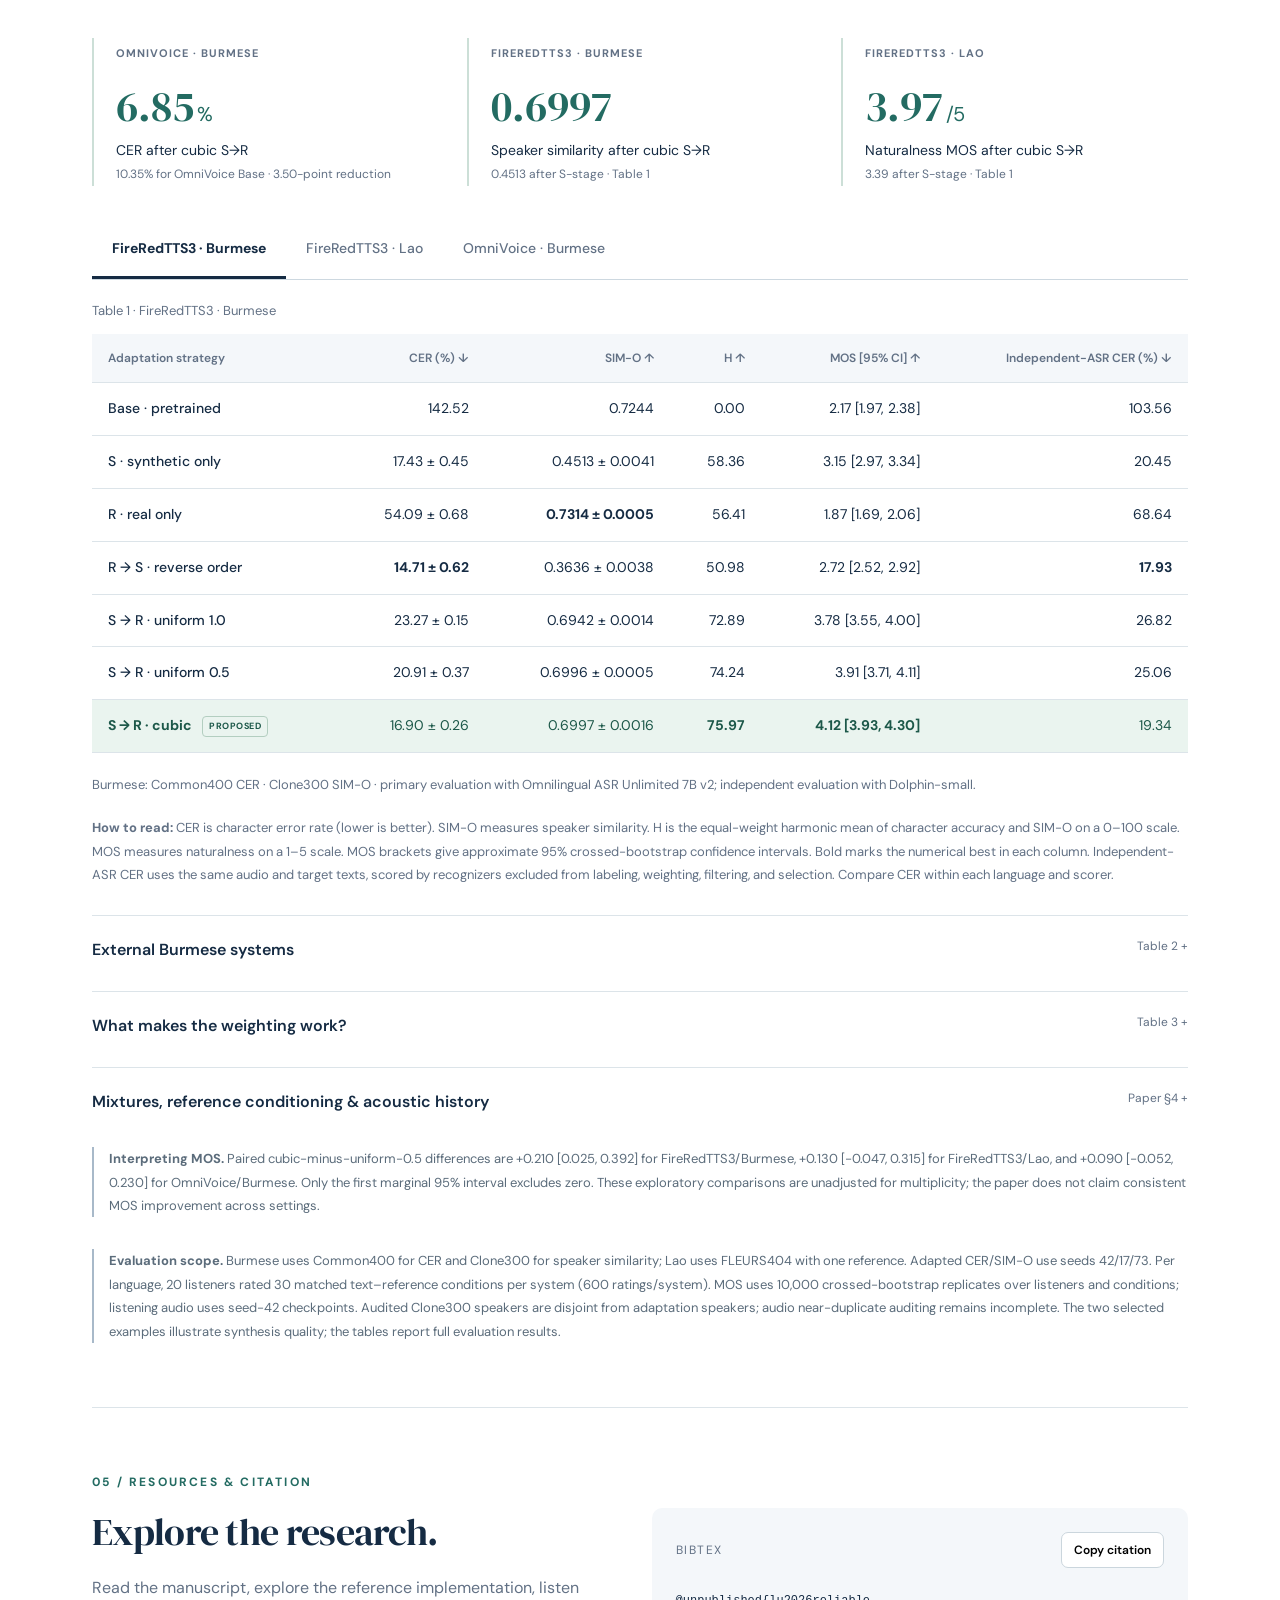
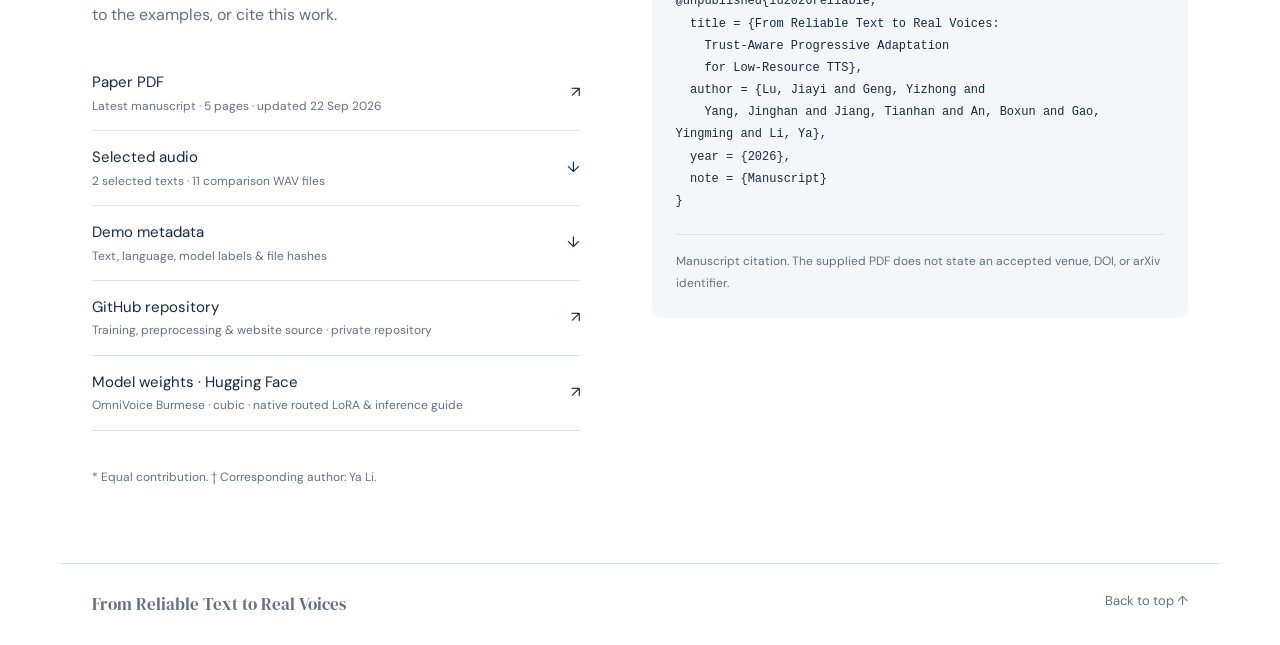
==== commit 5262681f: "Update manuscript and abstract to September 22 revision" ====
--- a/docs/index.html
+++ b/docs/index.html
@@ -4,7 +4,7 @@
 <main id="top"><section class="hero"><p class="eyebrow">LOW-RESOURCE SPEECH SYNTHESIS · RESEARCH PROJECT</p><h1>From Reliable Text<br>to <em>Real Voices</em></h1><p class="subtitle">Trust-Aware Progressive Adaptation for Low-Resource TTS</p><p class="authors">Jiayi Lu<sup>1,2,*</sup> · Yizhong Geng<sup>1,3,*</sup> · Jinghan Yang<sup>3</sup> · Tianhan Jiang<sup>4</sup> · Boxun An<sup>5</sup> · Yingming Gao<sup>3</sup> · Ya Li<sup>3,†</sup></p><p class="affiliations"><sup>1</sup> Beijing Logic Intelligence Technology &nbsp; <sup>2</sup> University of Washington<br><sup>3</sup> Beijing University of Posts and Telecommunications<br><sup>4</sup> University of California, USA &nbsp; <sup>5</sup> Northwestern University, USA</p><div class="hero-actions"><a class="button primary" href="#audio">▶ &nbsp; Listen to the comparisons</a><a class="button" href="assets/paper.pdf" target="_blank" rel="noopener">Read the paper ↗</a><a class="button" href="#citation">Code & models</a></div><p class="meta">Manuscript · 2026 &nbsp; / &nbsp; Burmese & Lao &nbsp; / &nbsp; FireRedTTS3 & OmniVoice</p></section>
 <div class="research-strip" aria-label="Research at a glance"><div><span class="strip-number">01</span><span><strong>Learn the language</strong><small>Synthetic text–speech pairs</small></span></div><span class="strip-arrow" aria-hidden="true">→</span><div><span class="strip-number">02</span><span><strong>Recover the voice</strong><small>Reliability-weighted real speech</small></span></div><div class="strip-result"><strong>2 languages. 2 backbones.</strong><small>One progressive adaptation framework.</small></div></div>
 
-<section id="overview" class="section overview-grid"><div><p class="eyebrow">01 / OVERVIEW</p><h2>Learn pronunciation.<br>Keep the speaker.</h2><p class="aside-label">The challenge of low-resource TTS</p></div><div><p class="lead">Synthetic speech provides reliable text. Real recordings provide diverse voices. Their order—and the trust placed in each transcript—shape what a model learns.</p><p>Adapting a multilingual TTS model to an underrepresented language requires accurate pronunciation and control over an unseen reference speaker. Synthetic-only adaptation can improve content accuracy while reducing speaker similarity. Real-speech adaptation can restore similarity, but noisy ASR transcripts may erode those pronunciation gains.</p><p>We first adapt on synthetic pairs (<strong>S-stage</strong>), then on real recordings (<strong>R-stage</strong>). Agreement between two ASR systems determines how much each real example contributes to training.</p><details class="abstract"><summary>Read the abstract <span aria-hidden="true">+</span></summary><p>Adapting multilingual text-to-speech (TTS) models to low-resource languages requires learning target-language pronunciation while retaining zero-shot voice cloning with limited transcribed speech. Synthetic speech and real recordings with automatic speech recognition (ASR) pseudo-labels offer scalable supervision, but differ in transcript reliability and acoustic diversity. We find that their training order affects the balance between content accuracy and speaker similarity, while noisy pseudo-labels can undermine pronunciation learned from synthetic speech. We propose synthetic-to-real adaptation with transcript-agreement weighting: synthetic pairs first establish text–speech correspondences, followed by real recordings to restore speaker conditioning, with agreement between two ASR systems determining each example’s loss weight. Experiments with FireRedTTS3 on Burmese and Lao, and OmniVoice on Burmese, show improved content accuracy and naturalness with competitive speaker similarity. Jointly considering supervision order and reliability when combining synthetic and real speech offers a practical path to low-resource TTS adaptation with less manual transcription.</p></details></div></section>
+<section id="overview" class="section overview-grid"><div><p class="eyebrow">01 / OVERVIEW</p><h2>Learn pronunciation.<br>Keep the speaker.</h2><p class="aside-label">The challenge of low-resource TTS</p></div><div><p class="lead">Synthetic speech offers pronunciation supervision. Real recordings bring natural prosody and diverse voices. Their order—and the trust placed in each transcript—shape what a model learns.</p><p>Adapting a multilingual TTS model to an underrepresented language requires accurate pronunciation and control over an unseen reference speaker. Synthetic-only adaptation can improve content accuracy while reducing speaker similarity. Real-speech adaptation can restore similarity, but noisy ASR transcripts may erode those pronunciation gains.</p><p>We first adapt on synthetic pairs (<strong>S-stage</strong>), then on real recordings (<strong>R-stage</strong>). Agreement between two ASR systems determines how much each real example contributes to training.</p><details class="abstract"><summary>Read the abstract <span aria-hidden="true">+</span></summary><p>Low-resource text-to-speech (TTS) adaptation is constrained by scarce paired data and costly manual transcription. Existing fixed-voice TTS systems can provide relatively accurate pronunciation, but their synthetic speech offers limited speaker diversity and may exhibit flat prosody. Real recordings provide natural prosody and diverse voices, yet their automatic speech recognition (ASR) pseudo-labels may contain transcription errors. We find that supervision order affects content accuracy and speaker similarity. We propose trust-aware progressive adaptation: synthetic-to-real adaptation first establishes text–speech correspondences, then restores reference-speaker control using real speech. Transcript-agreement weighting uses agreement between two fixed ASR systems as a proxy for pseudo-label reliability to limit noisy supervision. Experiments with FireRedTTS3 on Burmese and Lao and OmniVoice on Burmese show improved content accuracy with high naturalness and competitive speaker similarity. Jointly considering supervision order and pseudo-label reliability when combining synthetic and real speech offers a practical path to zero-shot voice cloning in low-resource languages with less manual transcription. Audio demos are available at <a href="https://insiderx-pro.github.io/S2R-Adaptation-TTS/">the project page</a>.</p></details></div></section>
 <div class="contributions"><article><span>01 / ANALYSIS</span><h3>Supervision order matters</h3><p>Characterize the trade-off between content accuracy and speaker similarity across S, R, S→R, and R→S.</p></article><article><span>02 / METHOD</span><h3>Weight examples by agreement</h3><p>Use two ASR transcripts to estimate reliability while keeping the primary transcript as the training text.</p></article><article><span>03 / VALIDATION</span><h3>Test across languages and models</h3><p>Evaluate Burmese and Lao with FireRedTTS3, and Burmese with OmniVoice, supported by controlled ablations.</p></article></div>
 
 <section id="audio" class="section audio-section"><div class="section-heading"><div><p class="eyebrow">02 / AUDIO DEMOS</p><h2>Hear the difference.</h2></div><span class="small-label">PRE-GENERATED AUDIO · HEADPHONES RECOMMENDED</span></div><p class="section-intro">Compare the same target text across adaptation stages. Listen for pronunciation, naturalness, and how closely the generated voice matches the reference.</p>
@@ -22,7 +22,7 @@
 <details class="results-details"><summary>Mixtures, reference conditioning & acoustic history <span>Paper §4 +</span></summary><div class="analysis-grid"><article><h3>Progressive adaptation</h3><p>The real-example ratio sweep uses 0/10/25/50/75/90/100% real data. Synthetic replay restores less similarity than real-only continuation. Exposure-matched joint training from Base yields <strong>20.160% CER / 0.65120 SIM-O</strong>.</p></article><article><h3>Reference response</h3><p>Embedding-switch response across 16 texts is <strong>1.3147 / 0.9602 / 1.2723</strong> for Base / S / historical uniform 0.5 S→R. Matched-reference SIM-O is 0.7804 / 0.5672 / 0.7625. Real adaptation restores response weakened by S; cubic was not tested in this intervention.</p></article><article><h3>Acoustic history</h3><p>Recorded rather than generated prefixes improve suffix SIM-O by <strong>0.0739 / 0.0211</strong> for S / historical uniform 0.5 S→R over eight eligible pairs. Gains occur in 7/8 pairs for each model; paired 95% intervals are [0.0225, 0.1204] / [0.0025, 0.0374]. These case-conditioned results show history dependence, not naturally accumulating voice drift. Cubic was not tested.</p></article></div><p class="fine-print">No corresponding intervention or ratio-sweep audio is available in the supplied collection. These results are reported from the manuscript and are not inferred from the selected listening clips.</p></details>
 <div class="note results-note"><strong>Interpreting MOS.</strong> Paired cubic-minus-uniform-0.5 differences are +0.210 [0.025, 0.392] for FireRedTTS3/Burmese, +0.130 [−0.047, 0.315] for FireRedTTS3/Lao, and +0.090 [−0.052, 0.230] for OmniVoice/Burmese. Only the first marginal 95% interval excludes zero. These exploratory comparisons are unadjusted for multiplicity; the paper does not claim consistent MOS improvement across settings.</div><div class="note results-note"><strong>Evaluation scope.</strong> Burmese uses Common400 for CER and Clone300 for speaker similarity; Lao uses FLEURS404 with one reference. Adapted CER/SIM-O use seeds 42/17/73. Per language, 20 listeners rated 30 matched text–reference conditions per system (600 ratings/system). MOS uses 10,000 crossed-bootstrap replicates over listeners and conditions; listening audio uses seed-42 checkpoints. Audited Clone300 speakers are disjoint from adaptation speakers; audio near-duplicate auditing remains incomplete. The two selected examples illustrate synthesis quality; the tables report full evaluation results.</div></section>
 
-<section id="citation" class="section"><div class="resource-layout"><div><p class="eyebrow">05 / RESOURCES & CITATION</p><h2>Explore the research.</h2><p class="section-intro">Read the manuscript, explore the reference implementation, listen to the examples, or cite this work.</p><div class="resource-list"><a href="assets/paper.pdf" target="_blank" rel="noopener"><span>Paper PDF<small>Updated manuscript · 5 pages · authors updated 21 Sep 2026</small></span><span aria-hidden="true">↗</span></a><a href="assets/selected-audio.zip" download><span>Selected audio<small>2 selected texts · 11 comparison WAV files</small></span><span aria-hidden="true">↓</span></a><a href="assets/demo-data.json" download><span>Demo metadata<small>Text, language, model labels & file hashes</small></span><span aria-hidden="true">↓</span></a><a href="https://github.com/InsiderX-Pro/S2R-Adaptation-TTS" target="_blank" rel="noopener"><span>GitHub repository<small>Training, preprocessing & website source · private repository</small></span><span aria-hidden="true">↗</span></a><a href="https://huggingface.co/InsiderX-Pro/S2R-Adaptation-TTS" target="_blank" rel="noopener"><span>Model weights · Hugging Face<small>OmniVoice Burmese · cubic · native routed LoRA & inference guide</small></span><span aria-hidden="true">↗</span></a></div></div><div class="citation-box"><div class="citation-top"><span>BIBTEX</span><button id="copy-citation" class="button">Copy citation</button></div><pre id="bibtex">@unpublished{lu2026reliable,
+<section id="citation" class="section"><div class="resource-layout"><div><p class="eyebrow">05 / RESOURCES & CITATION</p><h2>Explore the research.</h2><p class="section-intro">Read the manuscript, explore the reference implementation, listen to the examples, or cite this work.</p><div class="resource-list"><a href="assets/paper.pdf" target="_blank" rel="noopener"><span>Paper PDF<small>Latest manuscript · 5 pages · updated 22 Sep 2026</small></span><span aria-hidden="true">↗</span></a><a href="assets/selected-audio.zip" download><span>Selected audio<small>2 selected texts · 11 comparison WAV files</small></span><span aria-hidden="true">↓</span></a><a href="assets/demo-data.json" download><span>Demo metadata<small>Text, language, model labels & file hashes</small></span><span aria-hidden="true">↓</span></a><a href="https://github.com/InsiderX-Pro/S2R-Adaptation-TTS" target="_blank" rel="noopener"><span>GitHub repository<small>Training, preprocessing & website source · private repository</small></span><span aria-hidden="true">↗</span></a><a href="https://huggingface.co/InsiderX-Pro/S2R-Adaptation-TTS" target="_blank" rel="noopener"><span>Model weights · Hugging Face<small>OmniVoice Burmese · cubic · native routed LoRA & inference guide</small></span><span aria-hidden="true">↗</span></a></div></div><div class="citation-box"><div class="citation-top"><span>BIBTEX</span><button id="copy-citation" class="button">Copy citation</button></div><pre id="bibtex">@unpublished{lu2026reliable,
   title = {From Reliable Text to Real Voices:
     Trust-Aware Progressive Adaptation
     for Low-Resource TTS},
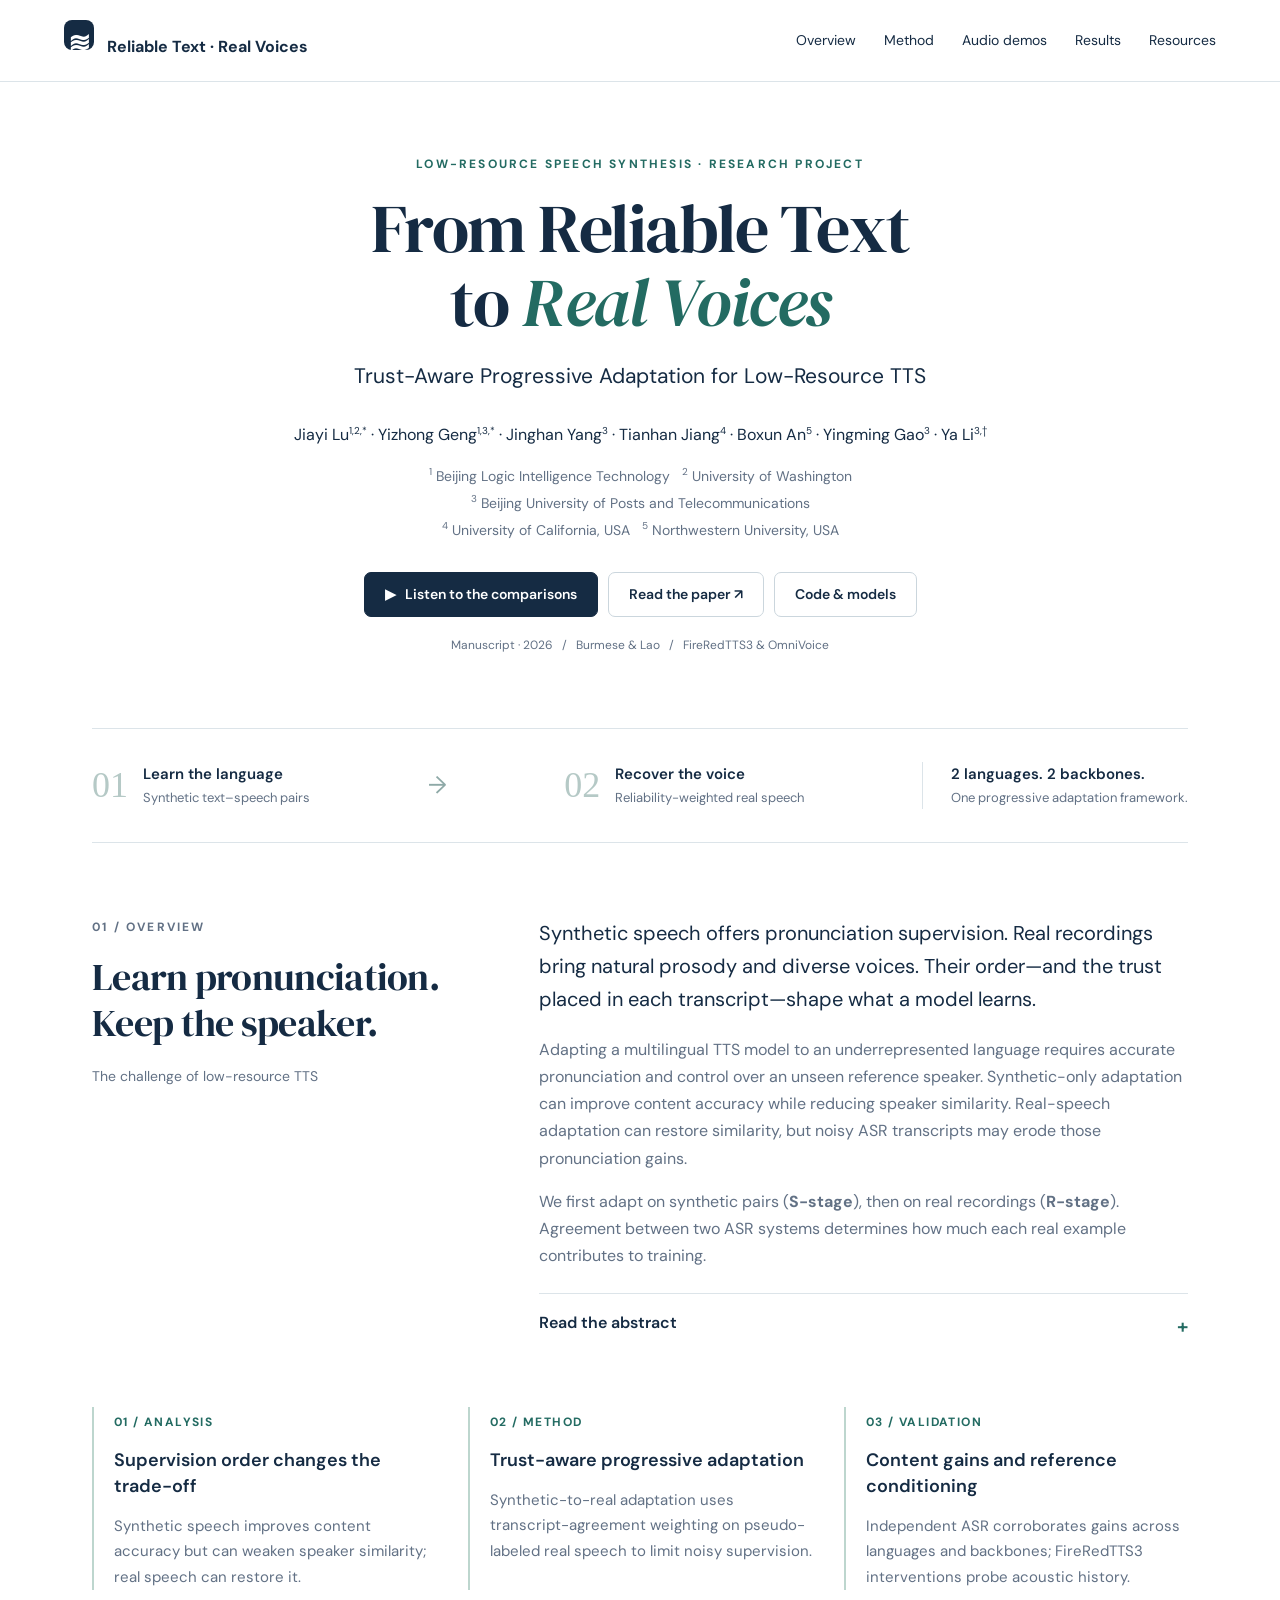
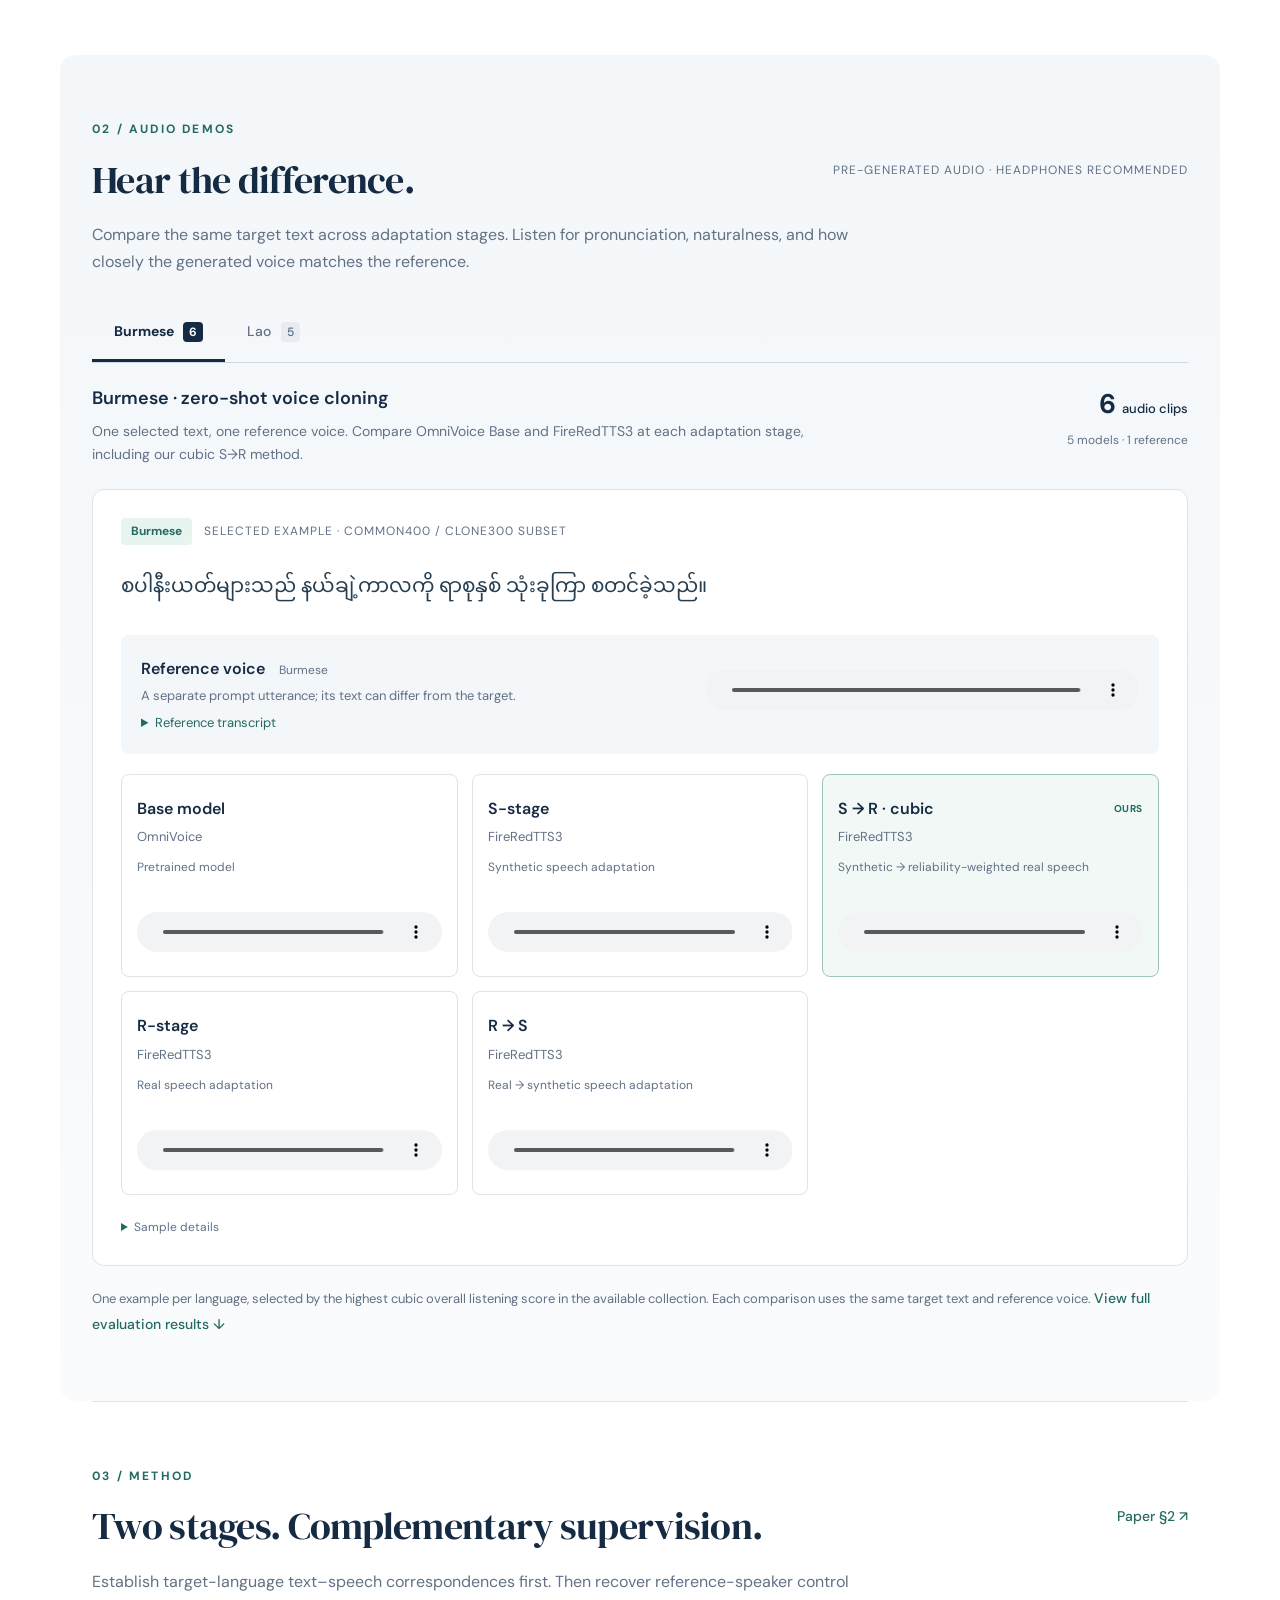
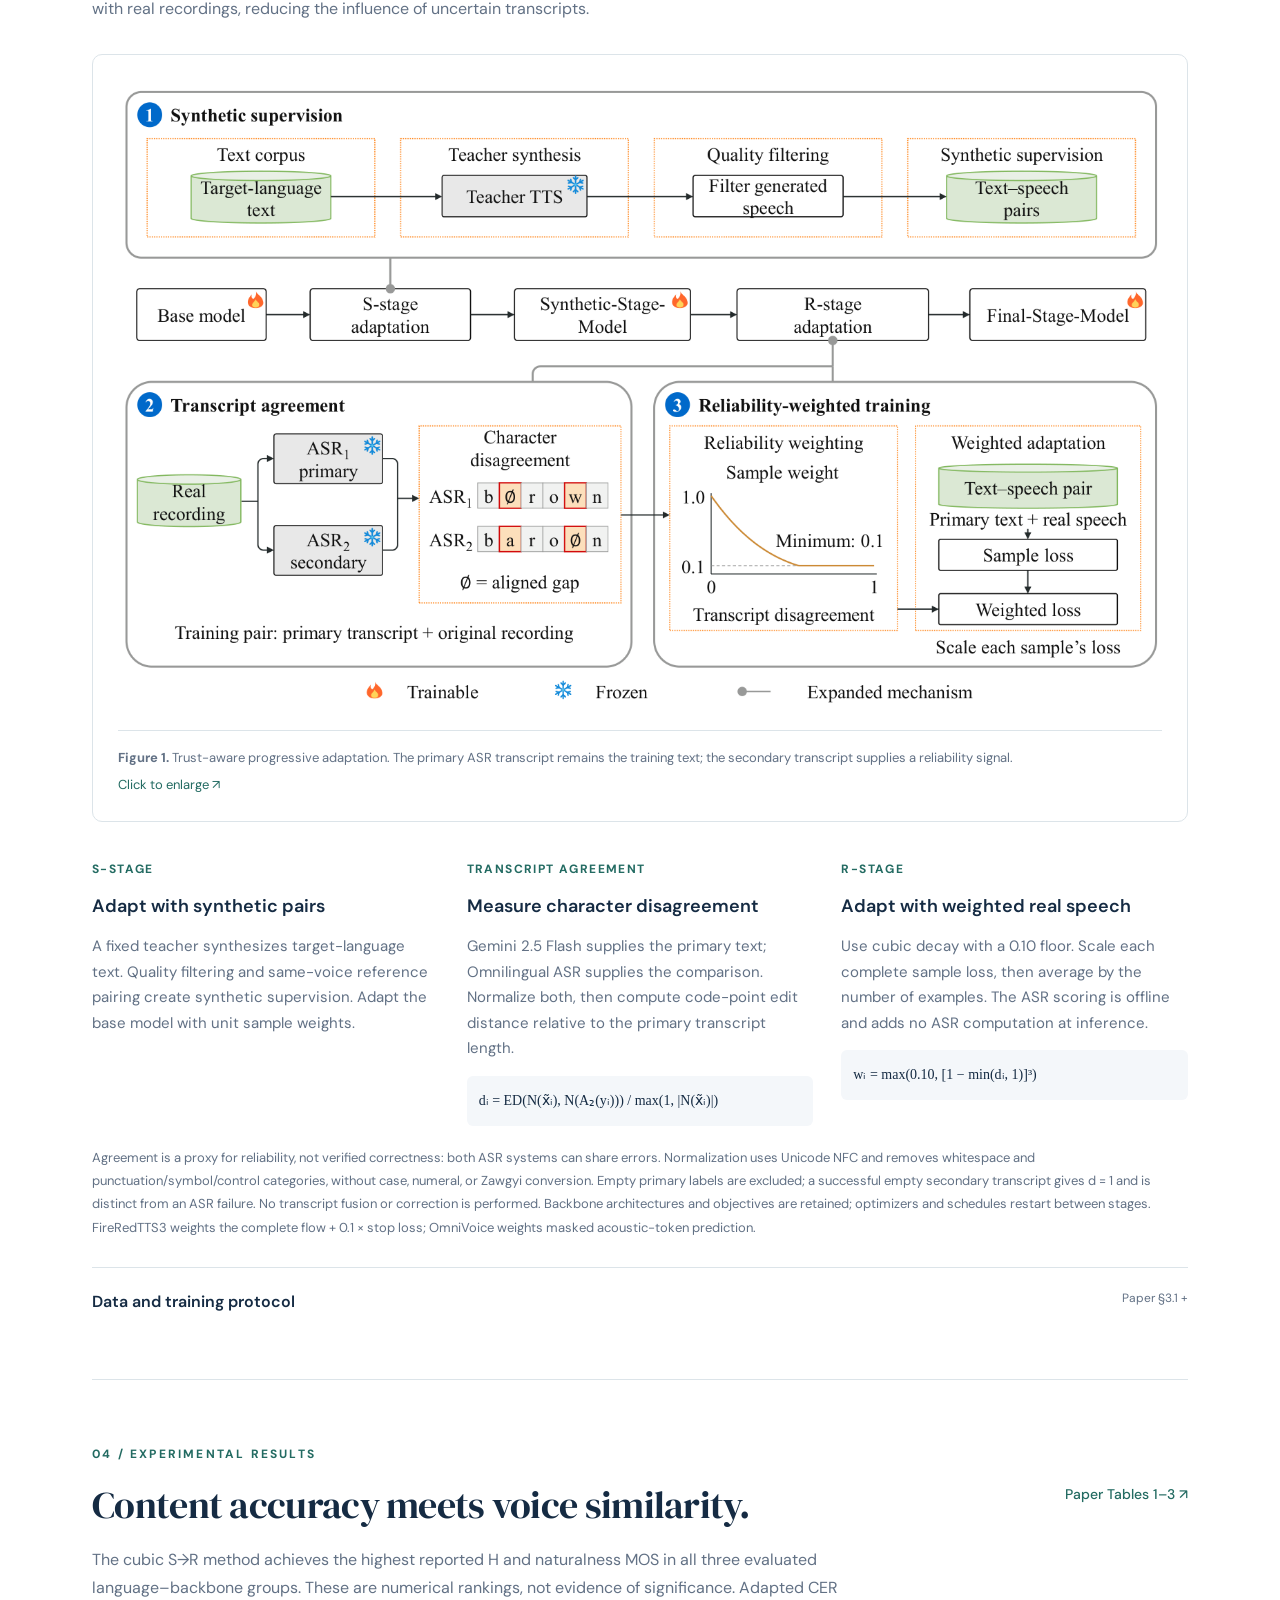
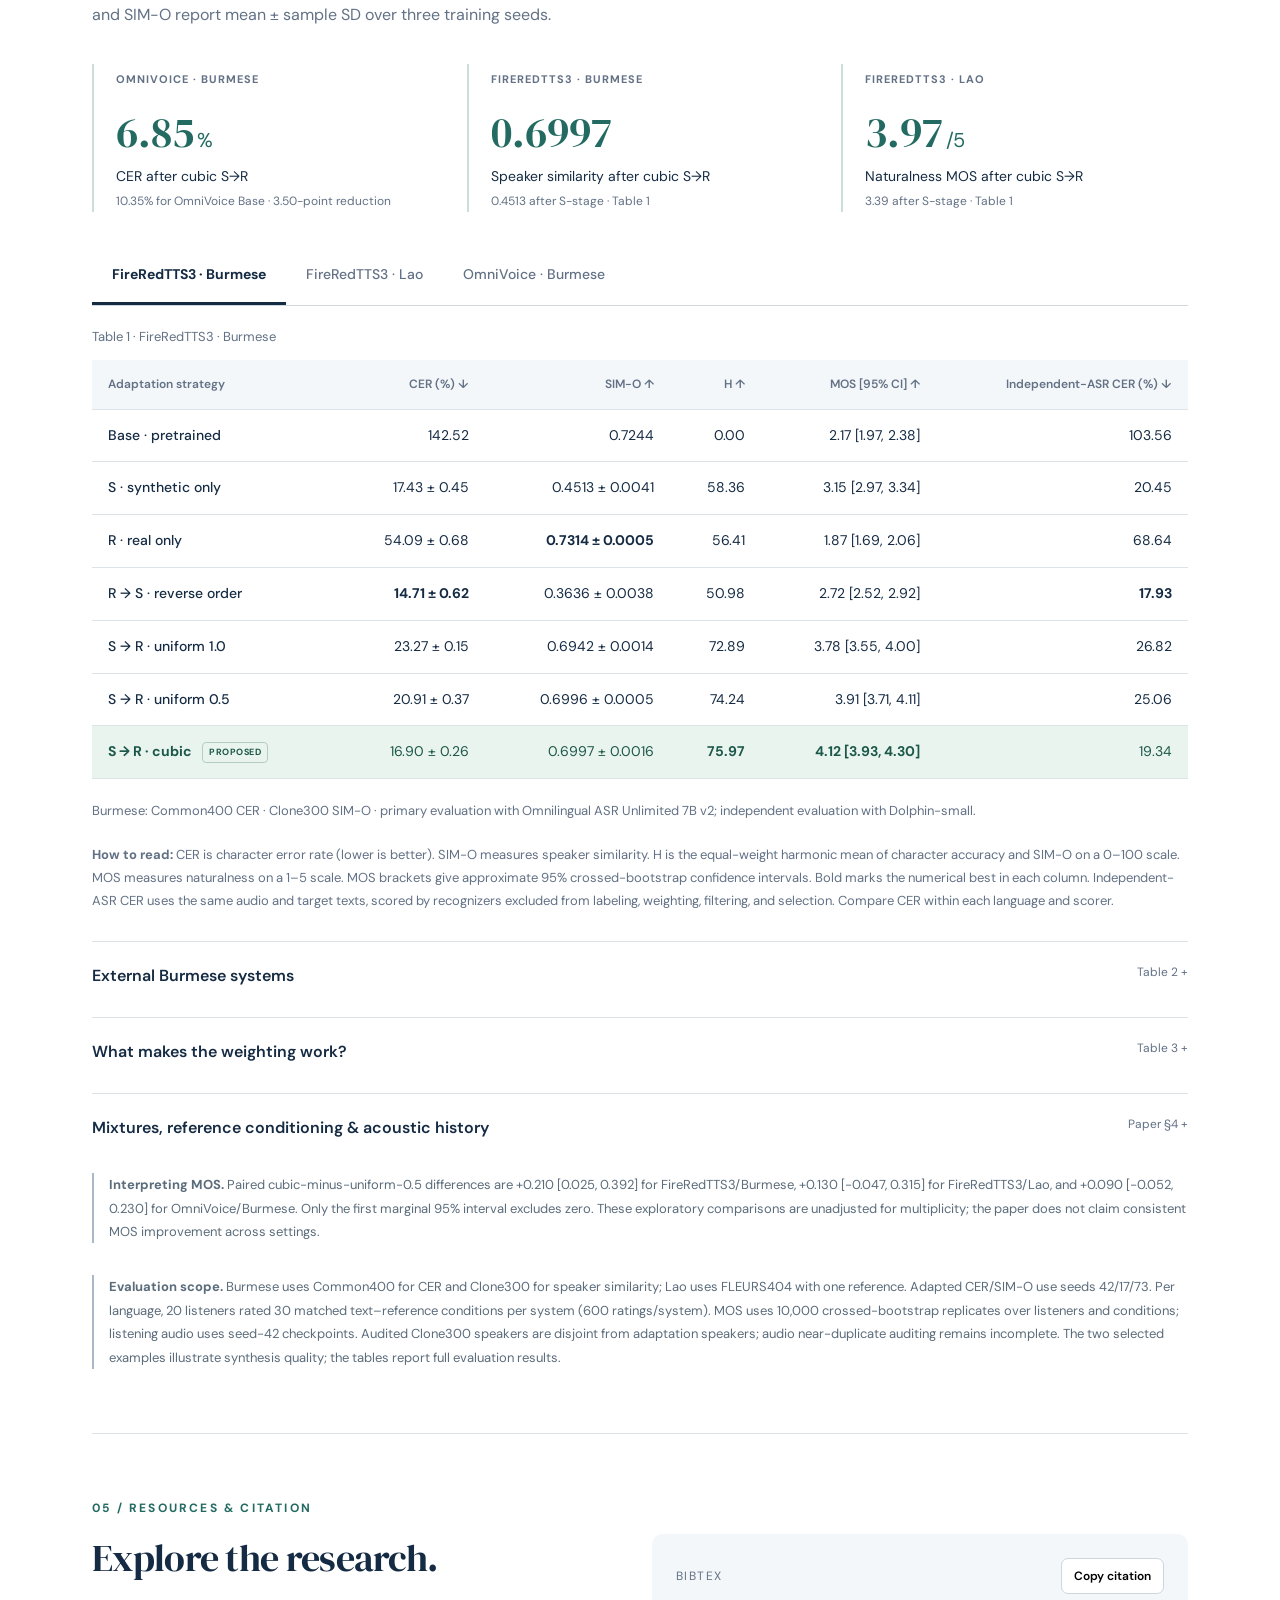
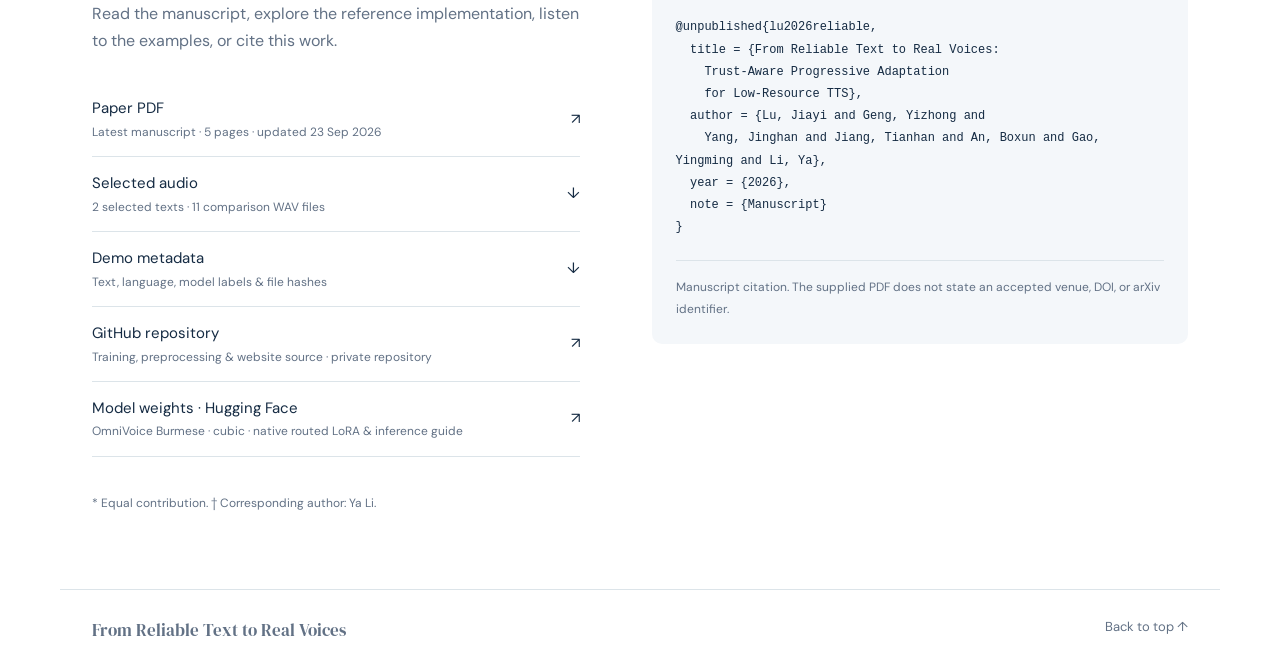
==== commit 36c63936: "Sync latest paper contributions and ASR reliability evidence" ====
--- a/docs/index.html
+++ b/docs/index.html
@@ -5,7 +5,7 @@
 <div class="research-strip" aria-label="Research at a glance"><div><span class="strip-number">01</span><span><strong>Learn the language</strong><small>Synthetic text–speech pairs</small></span></div><span class="strip-arrow" aria-hidden="true">→</span><div><span class="strip-number">02</span><span><strong>Recover the voice</strong><small>Reliability-weighted real speech</small></span></div><div class="strip-result"><strong>2 languages. 2 backbones.</strong><small>One progressive adaptation framework.</small></div></div>
 
 <section id="overview" class="section overview-grid"><div><p class="eyebrow">01 / OVERVIEW</p><h2>Learn pronunciation.<br>Keep the speaker.</h2><p class="aside-label">The challenge of low-resource TTS</p></div><div><p class="lead">Synthetic speech offers pronunciation supervision. Real recordings bring natural prosody and diverse voices. Their order—and the trust placed in each transcript—shape what a model learns.</p><p>Adapting a multilingual TTS model to an underrepresented language requires accurate pronunciation and control over an unseen reference speaker. Synthetic-only adaptation can improve content accuracy while reducing speaker similarity. Real-speech adaptation can restore similarity, but noisy ASR transcripts may erode those pronunciation gains.</p><p>We first adapt on synthetic pairs (<strong>S-stage</strong>), then on real recordings (<strong>R-stage</strong>). Agreement between two ASR systems determines how much each real example contributes to training.</p><details class="abstract"><summary>Read the abstract <span aria-hidden="true">+</span></summary><p>Low-resource text-to-speech (TTS) adaptation is constrained by scarce paired data and costly manual transcription. Existing fixed-voice TTS systems can provide relatively accurate pronunciation, but their synthetic speech offers limited speaker diversity and may exhibit flat prosody. Real recordings provide natural prosody and diverse voices, yet their automatic speech recognition (ASR) pseudo-labels may contain transcription errors. We find that supervision order affects content accuracy and speaker similarity. We propose trust-aware progressive adaptation: synthetic-to-real adaptation first establishes text–speech correspondences, then restores reference-speaker control using real speech. Transcript-agreement weighting uses agreement between two fixed ASR systems as a proxy for pseudo-label reliability to limit noisy supervision. Experiments with FireRedTTS3 on Burmese and Lao and OmniVoice on Burmese show improved content accuracy with high naturalness and competitive speaker similarity. Jointly considering supervision order and pseudo-label reliability when combining synthetic and real speech offers a practical path to zero-shot voice cloning in low-resource languages with less manual transcription. Audio demos are available at <a href="https://insiderx-pro.github.io/S2R-Adaptation-TTS/">the project page</a>.</p></details></div></section>
-<div class="contributions"><article><span>01 / ANALYSIS</span><h3>Supervision order matters</h3><p>Characterize the trade-off between content accuracy and speaker similarity across S, R, S→R, and R→S.</p></article><article><span>02 / METHOD</span><h3>Weight examples by agreement</h3><p>Use two ASR transcripts to estimate reliability while keeping the primary transcript as the training text.</p></article><article><span>03 / VALIDATION</span><h3>Test across languages and models</h3><p>Evaluate Burmese and Lao with FireRedTTS3, and Burmese with OmniVoice, supported by controlled ablations.</p></article></div>
+<div class="contributions"><article><span>01 / ANALYSIS</span><h3>Supervision order changes the trade-off</h3><p>Synthetic speech improves content accuracy but can weaken speaker similarity; real speech can restore it.</p></article><article><span>02 / METHOD</span><h3>Trust-aware progressive adaptation</h3><p>Synthetic-to-real adaptation uses transcript-agreement weighting on pseudo-labeled real speech to limit noisy supervision.</p></article><article><span>03 / VALIDATION</span><h3>Content gains and reference conditioning</h3><p>Independent ASR corroborates gains across languages and backbones; FireRedTTS3 interventions probe acoustic history.</p></article></div>
 
 <section id="audio" class="section audio-section"><div class="section-heading"><div><p class="eyebrow">02 / AUDIO DEMOS</p><h2>Hear the difference.</h2></div><span class="small-label">PRE-GENERATED AUDIO · HEADPHONES RECOMMENDED</span></div><p class="section-intro">Compare the same target text across adaptation stages. Listen for pronunciation, naturalness, and how closely the generated voice matches the reference.</p>
 <div class="tabs" role="tablist" aria-label="Audio language"><button id="tab-my" role="tab" aria-selected="true" aria-controls="audio-panel" data-group="my">Burmese <span>6</span></button><button id="tab-lo" role="tab" aria-selected="false" tabindex="-1" aria-controls="audio-panel" data-group="lo">Lao <span>5</span></button></div>
@@ -13,16 +13,16 @@
 <p class="fine-print">One example per language, selected by the highest cubic overall listening score in the available collection. Each comparison uses the same target text and reference voice. <a class="text-link" href="#results">View full evaluation results ↓</a></p><noscript><p>Enable JavaScript to switch languages. You can also <a href="assets/selected-audio.zip">download all 11 comparison audio files</a>.</p></noscript></section>
 
 <section id="method" class="section"><div class="section-heading"><div><p class="eyebrow">03 / METHOD</p><h2>Two stages. Complementary supervision.</h2></div><a class="text-link" href="assets/paper.pdf#page=2" target="_blank" rel="noopener">Paper §2 ↗</a></div><p class="section-intro">Establish target-language text–speech correspondences first. Then recover reference-speaker control with real recordings, reducing the influence of uncertain transcripts.</p><figure class="method-figure"><a href="assets/method.png" target="_blank" rel="noopener" aria-label="Open full-resolution method diagram"><img src="assets/method.png" alt="Figure 1. Teacher synthesis and quality filtering feed S-stage adaptation. A real recording is transcribed by a primary and secondary ASR system. Character disagreement determines the sample weight used during R-stage adaptation. Training uses the primary transcript and original recording." width="1512" height="912" loading="lazy"></a><figcaption><strong>Figure 1.</strong> Trust-aware progressive adaptation. The primary ASR transcript remains the training text; the secondary transcript supplies a reliability signal. <span>Click to enlarge ↗</span></figcaption></figure>
-<div class="method-steps"><article><span class="step-label">S-STAGE</span><h3>Adapt with synthetic pairs</h3><p>A fixed teacher synthesizes target-language text. Quality filtering and same-voice reference pairing create synthetic supervision. Adapt the base model with unit sample weights.</p></article><article><span class="step-label">TRANSCRIPT AGREEMENT</span><h3>Measure character disagreement</h3><p>Gemini 2.5 Flash supplies the primary text; Omnilingual ASR supplies the comparison. Normalize both, then compute code-point edit distance relative to the primary transcript length.</p><p class="formula">dᵢ = ED(N(x̃ᵢ), N(A₂(yᵢ))) / max(1, |N(x̃ᵢ)|)</p></article><article><span class="step-label">R-STAGE</span><h3>Adapt with weighted real speech</h3><p>Use cubic decay with a 0.10 floor. Scale each complete sample loss, then average by the number of examples. The ASR scoring is offline and adds no ASR computation at inference.</p><p class="formula">wᵢ = max(0.10, [1 − min(dᵢ, 1)]³)</p></article></div><p class="fine-print">Agreement is a proxy for reliability, not verified correctness: both ASR systems can share errors. Normalization uses Unicode NFC and removes whitespace and punctuation/symbol/control categories, without case, numeral, or Zawgyi conversion. Empty primary labels are excluded; a successful empty secondary transcript gives d = 1 and is distinct from an ASR failure. No transcript fusion or correction is performed. Backbone architectures and objectives are retained; optimizers and schedules restart between stages. FireRedTTS3 weights the complete flow + 0.1 × stop loss; OmniVoice weights masked acoustic-token prediction.</p><details class="results-details"><summary>Data and training protocol <span>Paper §3.1 +</span></summary><div class="analysis-grid"><article><h3>Burmese</h3><p>S: 160,918 Azure Nilar/Thiha pairs (291.148 h). R: 48,043 DVB pairs (92.263 h). S/R training uses 53,640 / 16,015 updates.</p></article><article><h3>Lao</h3><p>S: 119,246 pairs (200.004 h). R: 26,004 pairs (45.117 h). S/R training uses 39,749 / 8,668 updates.</p></article><article><h3>Controlled adaptation</h3><p>One device, effective batch 3, AdamW, 3% warmup, cosine decay, S/R learning rates 2 × 10⁻⁶ / 10⁻⁶. Dev120 selects γ = 3 and a 0.10 floor by three-seed mean CER subject to SIM-O ≥ 0.6970.</p></article></div></details></section>
+<div class="method-steps"><article><span class="step-label">S-STAGE</span><h3>Adapt with synthetic pairs</h3><p>A fixed teacher synthesizes target-language text. Quality filtering and same-voice reference pairing create synthetic supervision. Adapt the base model with unit sample weights.</p></article><article><span class="step-label">TRANSCRIPT AGREEMENT</span><h3>Measure character disagreement</h3><p>Gemini 2.5 Flash supplies the primary text; Omnilingual ASR supplies the comparison. Normalize both, then compute code-point edit distance relative to the primary transcript length.</p><p class="formula">dᵢ = ED(N(x̃ᵢ), N(A₂(yᵢ))) / max(1, |N(x̃ᵢ)|)</p></article><article><span class="step-label">R-STAGE</span><h3>Adapt with weighted real speech</h3><p>Use cubic decay with a 0.10 floor. Scale each complete sample loss, then average by the number of examples. The ASR scoring is offline and adds no ASR computation at inference.</p><p class="formula">wᵢ = max(0.10, [1 − min(dᵢ, 1)]³)</p></article></div><p class="fine-print">Agreement is a proxy for reliability, not verified correctness: both ASR systems can share errors. Normalization uses Unicode NFC and removes whitespace and punctuation/symbol/control categories, without case, numeral, or Zawgyi conversion. Empty primary labels are excluded; a successful empty secondary transcript gives d = 1 and is distinct from an ASR failure. No transcript fusion or correction is performed. Backbone architectures and objectives are retained; optimizers and schedules restart between stages. FireRedTTS3 weights the complete flow + 0.1 × stop loss; OmniVoice weights masked acoustic-token prediction.</p><details class="results-details"><summary>Data and training protocol <span>Paper §3.1 +</span></summary><p>Real recordings also undergo duration, single-speaker, audio-quality, and transcript-validity screening in our released video pipeline before agreement weighting.</p><div class="analysis-grid"><article><h3>Burmese</h3><p>S: 160,918 Azure Nilar/Thiha pairs (291.148 h). R: 48,043 DVB pairs (92.263 h). S/R training uses 53,640 / 16,015 updates.</p></article><article><h3>Lao</h3><p>S: 119,246 pairs (200.004 h). R: 26,004 pairs (45.117 h). S/R training uses 39,749 / 8,668 updates.</p></article><article><h3>Controlled adaptation</h3><p>One device, effective batch 3, AdamW, 3% warmup, cosine decay, S/R learning rates 2 × 10⁻⁶ / 10⁻⁶. Dev120 selects γ = 3 and a 0.10 floor by three-seed mean CER subject to SIM-O ≥ 0.6970.</p></article></div></details></section>
 
 <section id="results" class="section"><div class="section-heading"><div><p class="eyebrow">04 / EXPERIMENTAL RESULTS</p><h2>Content accuracy meets voice similarity.</h2></div><a class="text-link" href="assets/paper.pdf#page=3" target="_blank" rel="noopener">Paper Tables 1–3 ↗</a></div><p class="section-intro">The cubic S→R method achieves the highest reported H and naturalness MOS in all three evaluated language–backbone groups. These are numerical rankings, not evidence of significance. Adapted CER and SIM-O report mean ± sample SD over three training seeds.</p><div class="result-highlights"><div><span>OMNIVOICE · BURMESE</span><strong>6.85<span>%</span></strong><p>CER after cubic S→R<br><small>10.35% for OmniVoice Base · 3.50-point reduction</small></p></div><div><span>FIREREDTTS3 · BURMESE</span><strong>0.6997</strong><p>Speaker similarity after cubic S→R<br><small>0.4513 after S-stage · Table 1</small></p></div><div><span>FIREREDTTS3 · LAO</span><strong>3.97<span>/5</span></strong><p>Naturalness MOS after cubic S→R<br><small>3.39 after S-stage · Table 1</small></p></div></div>
 <div class="results-toolbar"><div class="tabs compact" role="tablist" aria-label="Results language and backbone"><button id="result-tab-0" role="tab" aria-selected="true" aria-controls="results-panel" data-result="0">FireRedTTS3 · Burmese</button><button id="result-tab-1" role="tab" aria-selected="false" tabindex="-1" aria-controls="results-panel" data-result="1">FireRedTTS3 · Lao</button><button id="result-tab-2" role="tab" aria-selected="false" tabindex="-1" aria-controls="results-panel" data-result="2">OmniVoice · Burmese</button></div></div><div id="results-panel" role="tabpanel" aria-labelledby="result-tab-0" tabindex="0"><div class="table-scroll"><table class="results-table"><caption id="table-caption">Table 1 · FireRedTTS3 · Burmese</caption><thead><tr><th scope="col">Adaptation strategy</th><th scope="col">CER (%) ↓</th><th scope="col">SIM-O ↑</th><th scope="col">H ↑</th><th scope="col">MOS [95% CI] ↑</th><th scope="col">Independent-ASR CER (%) ↓</th></tr></thead><tbody id="results-body"></tbody></table></div><p id="result-protocol" class="fine-print"></p></div><p class="fine-print"><strong>How to read:</strong> CER is character error rate (lower is better). SIM-O measures speaker similarity. H is the equal-weight harmonic mean of character accuracy and SIM-O on a 0–100 scale. MOS measures naturalness on a 1–5 scale. MOS brackets give approximate 95% crossed-bootstrap confidence intervals. Bold marks the numerical best in each column. Independent-ASR CER uses the same audio and target texts, scored by recognizers excluded from labeling, weighting, filtering, and selection. Compare CER within each language and scorer.</p>
 <details class="results-details"><summary>External Burmese systems <span>Table 2 +</span></summary><div class="table-scroll"><table><caption>Common400 CER / Clone300 SIM-O</caption><thead><tr><th scope="col">System</th><th scope="col">CER (%) ↓</th><th scope="col">SIM-O ↑</th></tr></thead><tbody><tr><th scope="row">Fish Audio S2-Pro</th><td>83.89</td><td>0.6376</td></tr><tr><th scope="row">MMS-TTS-mya *</th><td>20.49</td><td>0.1029</td></tr><tr><th scope="row">F5-Myanmar-TTS v2</th><td>35.24</td><td>0.5863</td></tr><tr><th scope="row">IMS-Toucan</th><td>95.40</td><td>0.3298</td></tr><tr><th scope="row">mmSpeech Tacotron *</th><td>78.70</td><td>0.0914</td></tr><tr><th scope="row">OmniVoice Base</th><td>10.35</td><td>0.7278</td></tr><tr><th scope="row">FireRedTTS3 cubic</th><td>16.90</td><td>0.6997</td></tr><tr class="ours"><th scope="row">OmniVoice cubic</th><td>6.85</td><td>0.7098</td></tr></tbody></table></div><p class="fine-print">* Fixed-voice models: SIM-O is descriptive. All outputs remain scored, including 210/400 mmSpeech Tacotron outputs reaching its 12.54 s limit and IMS-Toucan outputs with Burmese phoneme warnings. The selected audio examples above include FireRedTTS3 cubic and OmniVoice Base.</p></details>
-<details class="results-details"><summary>What makes the weighting work? <span>Table 3 +</span></summary><p class="fine-print">Burmese FireRedTTS3 controls from S: mean ± sample SD over three training seeds. Shuffle results are averaged within each seed.</p><div class="ablation-grid"><div><h3>Keep the recordings. Change the labels.</h3><p>On 2,921 matched FLEURS recordings (11.578 h), official text reduces CER by 8.22 points versus ASR pseudo-labels at uniform weight 1.0.</p><div class="table-scroll"><table><caption>Table 3a · Training-label control</caption><thead><tr><th scope="col">Setting</th><th scope="col">CER (%) ↓</th><th scope="col">SIM-O ↑</th></tr></thead><tbody><tr><th scope="row">S starting point (Table 1a)</th><td>17.43 ± 0.45</td><td>0.4513 ± 0.0041</td></tr><tr><th scope="row">Pseudo-labels · w = 0.5</th><td>21.17 ± 0.38</td><td>0.6345 ± 0.0024</td></tr><tr><th scope="row">Pseudo-labels · w = 1.0</th><td>23.67 ± 0.19</td><td>0.6487 ± 0.0009</td></tr><tr class="ours"><th scope="row">Official text · w = 1.0</th><td>15.45 ± 0.15</td><td>0.6342 ± 0.0012</td></tr></tbody></table></div></div><div><h3>Assignment matters beyond loss scale.</h3><p>Cubic weighting outperforms shuffled weights and equal-mean uniform weighting under matched broadcast training conditions.</p><div class="table-scroll"><table><caption>Table 3b · Weight assignment and loss scale</caption><thead><tr><th scope="col">Setting</th><th scope="col">CER (%) ↓</th><th scope="col">SIM-O ↑</th></tr></thead><tbody><tr><th scope="row">Uniform 1.0 (Table 1a)</th><td>23.27 ± 0.15</td><td>0.6942 ± 0.0014</td></tr><tr><th scope="row">Uniform 0.5</th><td>20.91 ± 0.37</td><td>0.6996 ± 0.0005</td></tr><tr><th scope="row">Linear · γ = 1</th><td>23.25 ± 0.49</td><td>0.6956 ± 0.0030</td></tr><tr><th scope="row">Cubic · globally shuffled</th><td>21.34 ± 0.52</td><td>0.6984 ± 0.0010</td></tr><tr><th scope="row">Cubic · duration-stratified shuffle</th><td>21.13 ± 0.22</td><td>0.6988 ± 0.0032</td></tr><tr><th scope="row">Uniform · equal mean</th><td>21.09 ± 0.55</td><td>0.6993 ± 0.0008</td></tr><tr class="ours"><th scope="row">Cubic · γ = 3</th><td>16.90 ± 0.26</td><td>0.6997 ± 0.0016</td></tr></tbody></table></div></div></div><p class="fine-print">On the FLEURS label control, transcript disagreement correlates with true label error (Spearman ρ = 0.560; Pearson r = 0.546). Mean label CER is 5.94% at d &lt; 0.1 (n = 971), versus 32.30% at d ≥ 0.6 (n = 286). Agreement is informative, not proof of correctness.</p></details>
+<details class="results-details"><summary>What makes the weighting work? <span>Table 3 +</span></summary><p class="fine-print">Burmese FireRedTTS3 controls from S: mean ± sample SD over three training seeds. Shuffle results are averaged within each seed.</p><div class="ablation-grid"><div><h3>Keep the recordings. Change the labels.</h3><p>On 2,921 matched FLEURS recordings (11.578 h), official text reduces CER by 8.22 points versus ASR pseudo-labels at uniform weight 1.0.</p><div class="table-scroll"><table><caption>Table 3a · Training-label control</caption><thead><tr><th scope="col">Setting</th><th scope="col">CER (%) ↓</th><th scope="col">SIM-O ↑</th></tr></thead><tbody><tr><th scope="row">S starting point (Table 1a)</th><td>17.43 ± 0.45</td><td>0.4513 ± 0.0041</td></tr><tr><th scope="row">Pseudo-labels · w = 0.5</th><td>21.17 ± 0.38</td><td>0.6345 ± 0.0024</td></tr><tr><th scope="row">Pseudo-labels · w = 1.0</th><td>23.67 ± 0.19</td><td>0.6487 ± 0.0009</td></tr><tr class="ours"><th scope="row">Official text · w = 1.0</th><td>15.45 ± 0.15</td><td>0.6342 ± 0.0012</td></tr></tbody></table></div></div><div><h3>Assignment matters beyond loss scale.</h3><p>Cubic weighting outperforms shuffled weights and equal-mean uniform weighting under matched broadcast training conditions.</p><div class="table-scroll"><table><caption>Table 3b · Weight assignment and loss scale</caption><thead><tr><th scope="col">Setting</th><th scope="col">CER (%) ↓</th><th scope="col">SIM-O ↑</th></tr></thead><tbody><tr><th scope="row">Uniform 1.0 (Table 1a)</th><td>23.27 ± 0.15</td><td>0.6942 ± 0.0014</td></tr><tr><th scope="row">Uniform 0.5</th><td>20.91 ± 0.37</td><td>0.6996 ± 0.0005</td></tr><tr><th scope="row">Linear · γ = 1</th><td>23.25 ± 0.49</td><td>0.6956 ± 0.0030</td></tr><tr><th scope="row">Cubic · globally shuffled</th><td>21.34 ± 0.52</td><td>0.6984 ± 0.0010</td></tr><tr><th scope="row">Cubic · duration-stratified shuffle</th><td>21.13 ± 0.22</td><td>0.6988 ± 0.0032</td></tr><tr><th scope="row">Uniform · equal mean</th><td>21.09 ± 0.55</td><td>0.6993 ± 0.0008</td></tr><tr class="ours"><th scope="row">Cubic · γ = 3</th><td>16.90 ± 0.26</td><td>0.6997 ± 0.0016</td></tr></tbody></table></div></div></div><p class="fine-print">On the 2,921-utterance Burmese FLEURS label-control subset, transcript disagreement correlates with label CER against official text (Spearman ρ = 0.560; Pearson r = 0.546). Mean label CER is 5.94% at d &lt; 0.1 (n = 971), versus 32.30% at d ≥ 0.6 (n = 286). On the full Burmese FLEURS training split, both ASRs produce identical but incorrect normalized transcripts for 3.2% of utterances.</p></details>
 <details class="results-details"><summary>Mixtures, reference conditioning & acoustic history <span>Paper §4 +</span></summary><div class="analysis-grid"><article><h3>Progressive adaptation</h3><p>The real-example ratio sweep uses 0/10/25/50/75/90/100% real data. Synthetic replay restores less similarity than real-only continuation. Exposure-matched joint training from Base yields <strong>20.160% CER / 0.65120 SIM-O</strong>.</p></article><article><h3>Reference response</h3><p>Embedding-switch response across 16 texts is <strong>1.3147 / 0.9602 / 1.2723</strong> for Base / S / historical uniform 0.5 S→R. Matched-reference SIM-O is 0.7804 / 0.5672 / 0.7625. Real adaptation restores response weakened by S; cubic was not tested in this intervention.</p></article><article><h3>Acoustic history</h3><p>Recorded rather than generated prefixes improve suffix SIM-O by <strong>0.0739 / 0.0211</strong> for S / historical uniform 0.5 S→R over eight eligible pairs. Gains occur in 7/8 pairs for each model; paired 95% intervals are [0.0225, 0.1204] / [0.0025, 0.0374]. These case-conditioned results show history dependence, not naturally accumulating voice drift. Cubic was not tested.</p></article></div><p class="fine-print">No corresponding intervention or ratio-sweep audio is available in the supplied collection. These results are reported from the manuscript and are not inferred from the selected listening clips.</p></details>
 <div class="note results-note"><strong>Interpreting MOS.</strong> Paired cubic-minus-uniform-0.5 differences are +0.210 [0.025, 0.392] for FireRedTTS3/Burmese, +0.130 [−0.047, 0.315] for FireRedTTS3/Lao, and +0.090 [−0.052, 0.230] for OmniVoice/Burmese. Only the first marginal 95% interval excludes zero. These exploratory comparisons are unadjusted for multiplicity; the paper does not claim consistent MOS improvement across settings.</div><div class="note results-note"><strong>Evaluation scope.</strong> Burmese uses Common400 for CER and Clone300 for speaker similarity; Lao uses FLEURS404 with one reference. Adapted CER/SIM-O use seeds 42/17/73. Per language, 20 listeners rated 30 matched text–reference conditions per system (600 ratings/system). MOS uses 10,000 crossed-bootstrap replicates over listeners and conditions; listening audio uses seed-42 checkpoints. Audited Clone300 speakers are disjoint from adaptation speakers; audio near-duplicate auditing remains incomplete. The two selected examples illustrate synthesis quality; the tables report full evaluation results.</div></section>
 
-<section id="citation" class="section"><div class="resource-layout"><div><p class="eyebrow">05 / RESOURCES & CITATION</p><h2>Explore the research.</h2><p class="section-intro">Read the manuscript, explore the reference implementation, listen to the examples, or cite this work.</p><div class="resource-list"><a href="assets/paper.pdf" target="_blank" rel="noopener"><span>Paper PDF<small>Latest manuscript · 5 pages · updated 22 Sep 2026</small></span><span aria-hidden="true">↗</span></a><a href="assets/selected-audio.zip" download><span>Selected audio<small>2 selected texts · 11 comparison WAV files</small></span><span aria-hidden="true">↓</span></a><a href="assets/demo-data.json" download><span>Demo metadata<small>Text, language, model labels & file hashes</small></span><span aria-hidden="true">↓</span></a><a href="https://github.com/InsiderX-Pro/S2R-Adaptation-TTS" target="_blank" rel="noopener"><span>GitHub repository<small>Training, preprocessing & website source · private repository</small></span><span aria-hidden="true">↗</span></a><a href="https://huggingface.co/InsiderX-Pro/S2R-Adaptation-TTS" target="_blank" rel="noopener"><span>Model weights · Hugging Face<small>OmniVoice Burmese · cubic · native routed LoRA & inference guide</small></span><span aria-hidden="true">↗</span></a></div></div><div class="citation-box"><div class="citation-top"><span>BIBTEX</span><button id="copy-citation" class="button">Copy citation</button></div><pre id="bibtex">@unpublished{lu2026reliable,
+<section id="citation" class="section"><div class="resource-layout"><div><p class="eyebrow">05 / RESOURCES & CITATION</p><h2>Explore the research.</h2><p class="section-intro">Read the manuscript, explore the reference implementation, listen to the examples, or cite this work.</p><div class="resource-list"><a href="assets/paper.pdf" target="_blank" rel="noopener"><span>Paper PDF<small>Latest manuscript · 5 pages · updated 23 Sep 2026</small></span><span aria-hidden="true">↗</span></a><a href="assets/selected-audio.zip" download><span>Selected audio<small>2 selected texts · 11 comparison WAV files</small></span><span aria-hidden="true">↓</span></a><a href="assets/demo-data.json" download><span>Demo metadata<small>Text, language, model labels & file hashes</small></span><span aria-hidden="true">↓</span></a><a href="https://github.com/InsiderX-Pro/S2R-Adaptation-TTS" target="_blank" rel="noopener"><span>GitHub repository<small>Training, preprocessing & website source · private repository</small></span><span aria-hidden="true">↗</span></a><a href="https://huggingface.co/InsiderX-Pro/S2R-Adaptation-TTS" target="_blank" rel="noopener"><span>Model weights · Hugging Face<small>OmniVoice Burmese · cubic · native routed LoRA & inference guide</small></span><span aria-hidden="true">↗</span></a></div></div><div class="citation-box"><div class="citation-top"><span>BIBTEX</span><button id="copy-citation" class="button">Copy citation</button></div><pre id="bibtex">@unpublished{lu2026reliable,
   title = {From Reliable Text to Real Voices:
     Trust-Aware Progressive Adaptation
     for Low-Resource TTS},
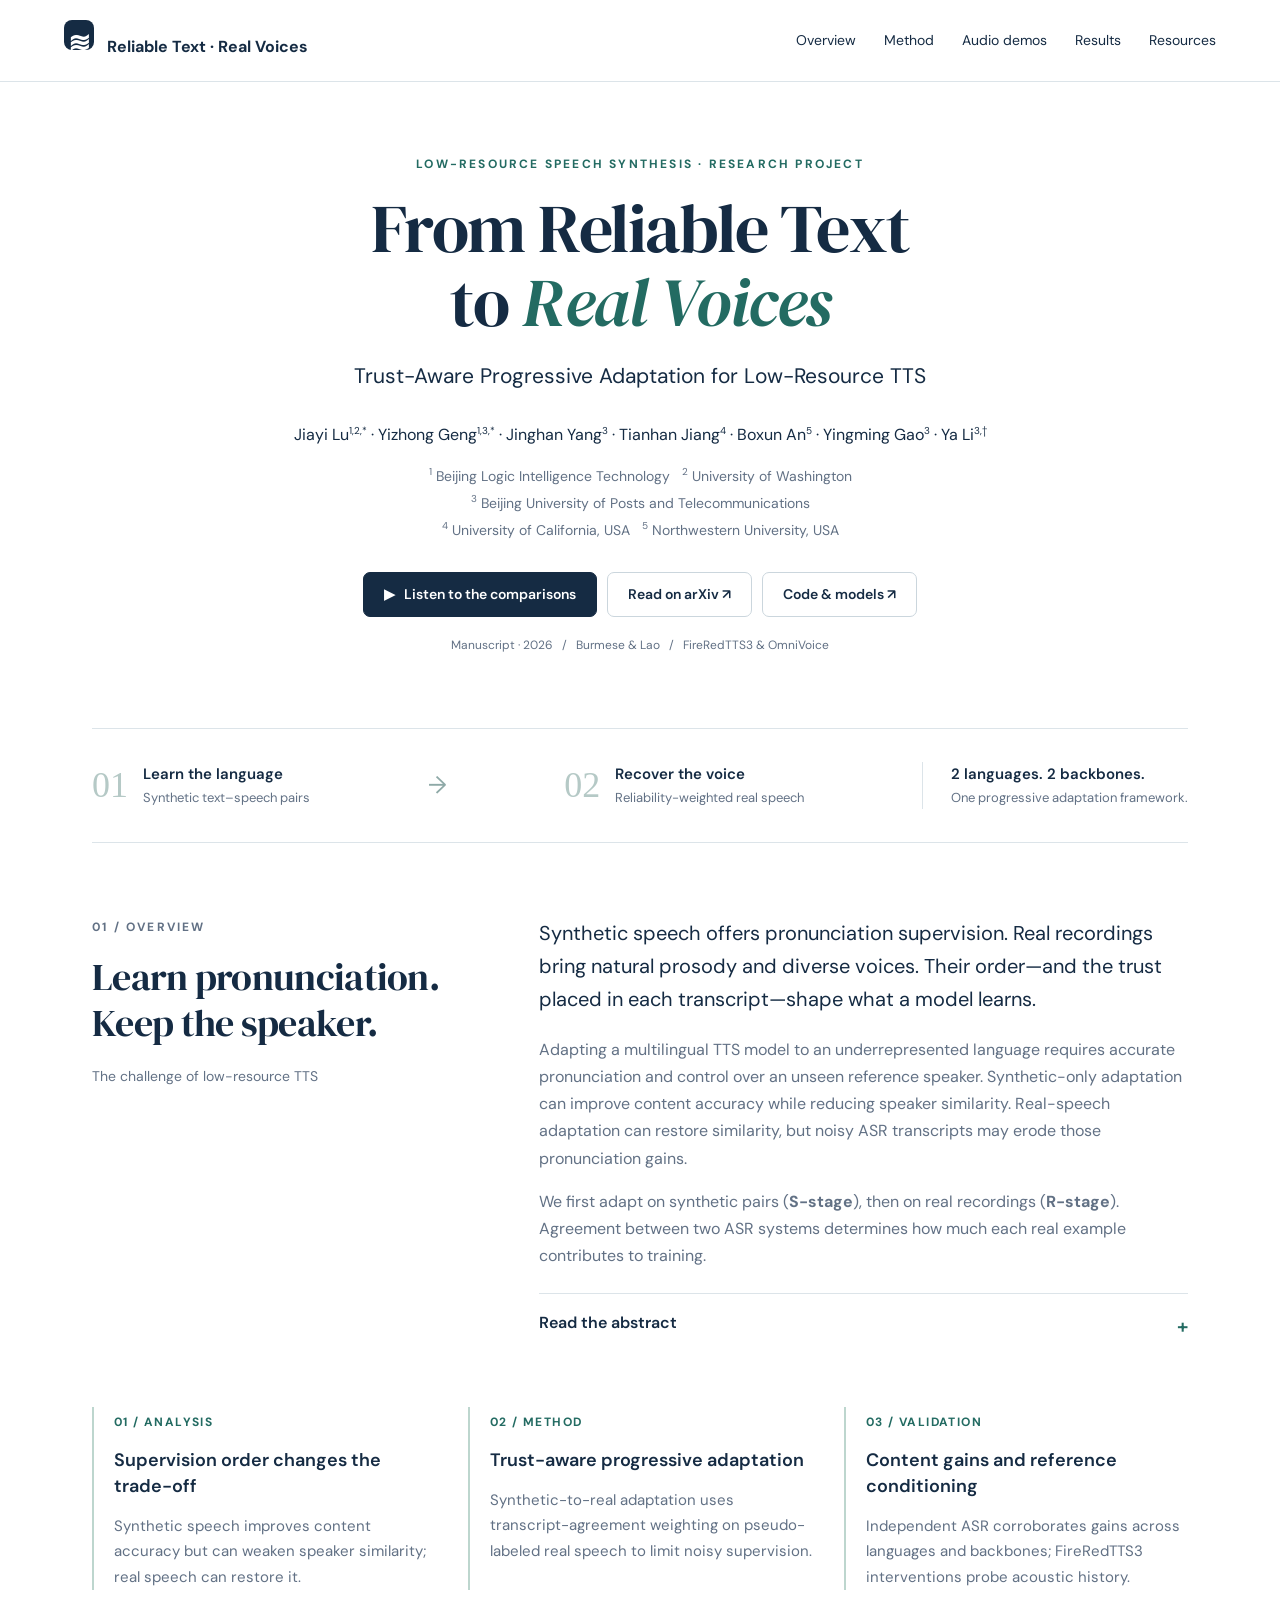
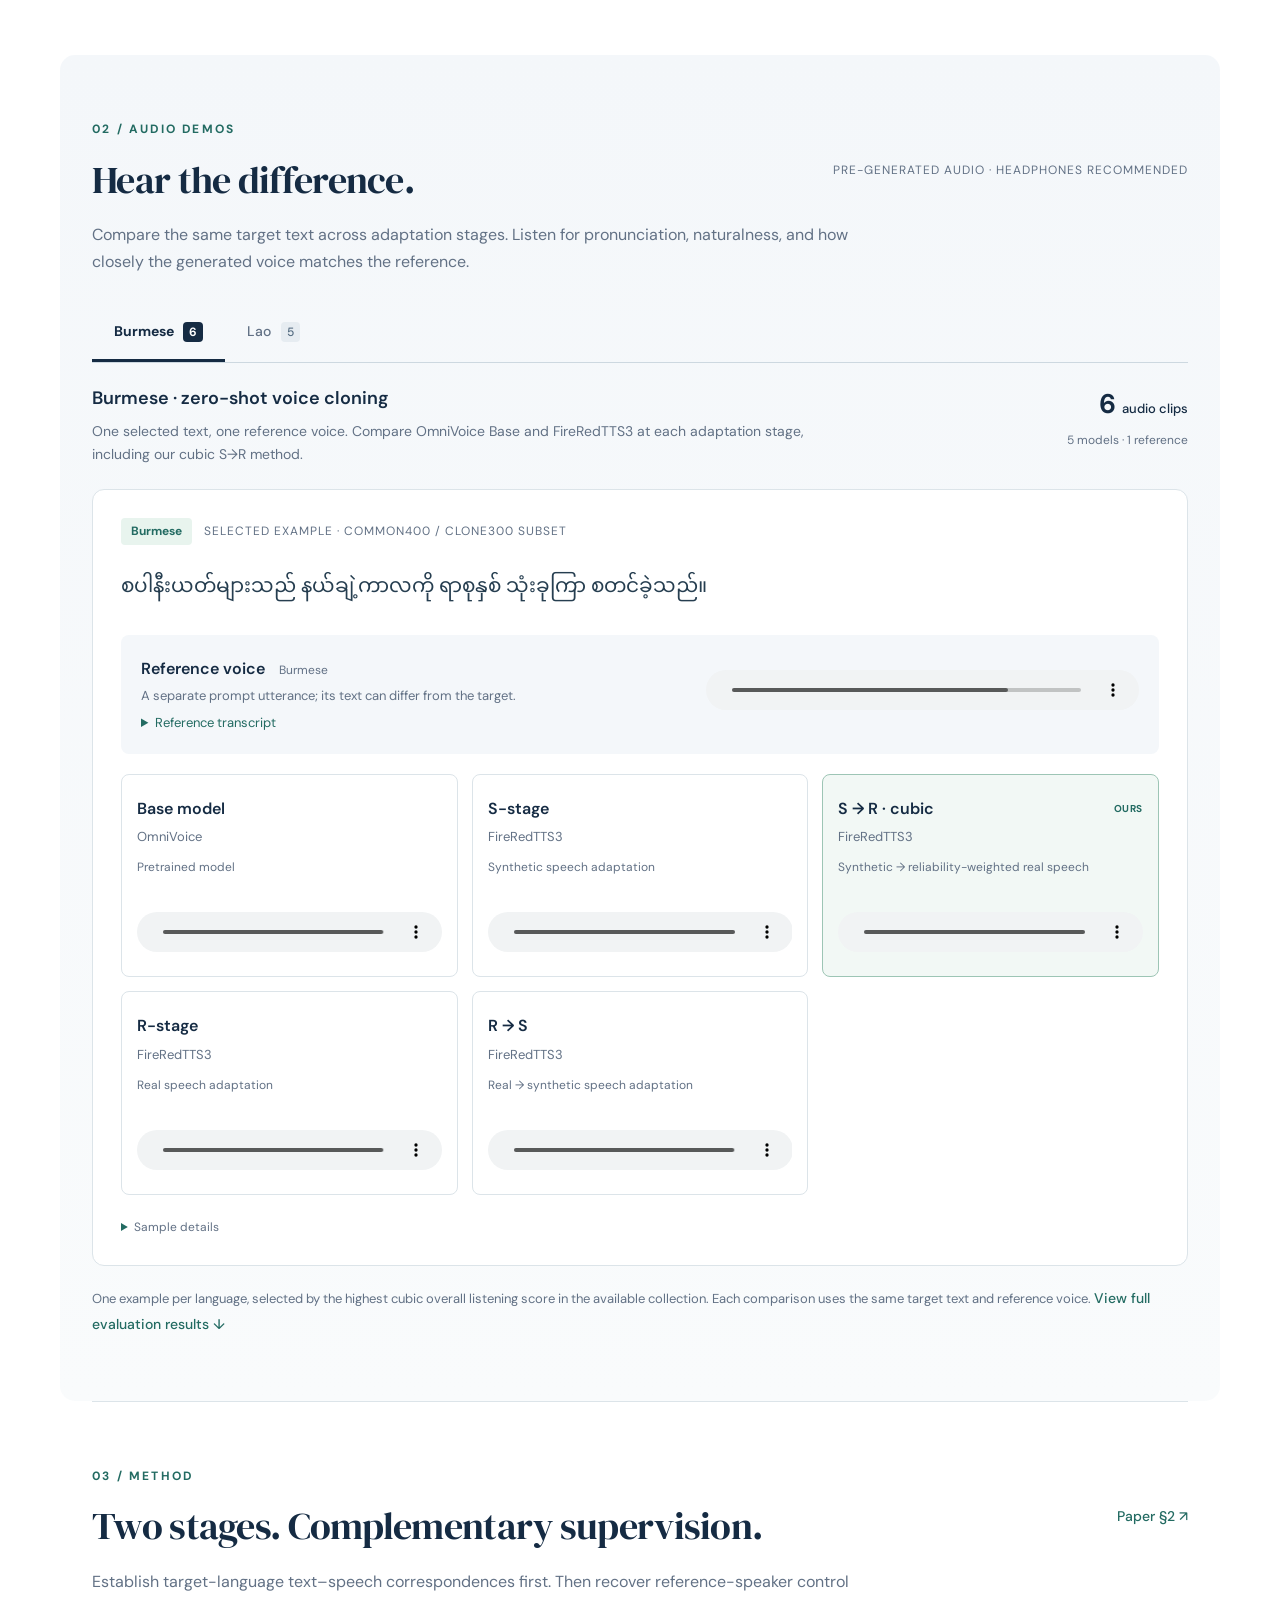
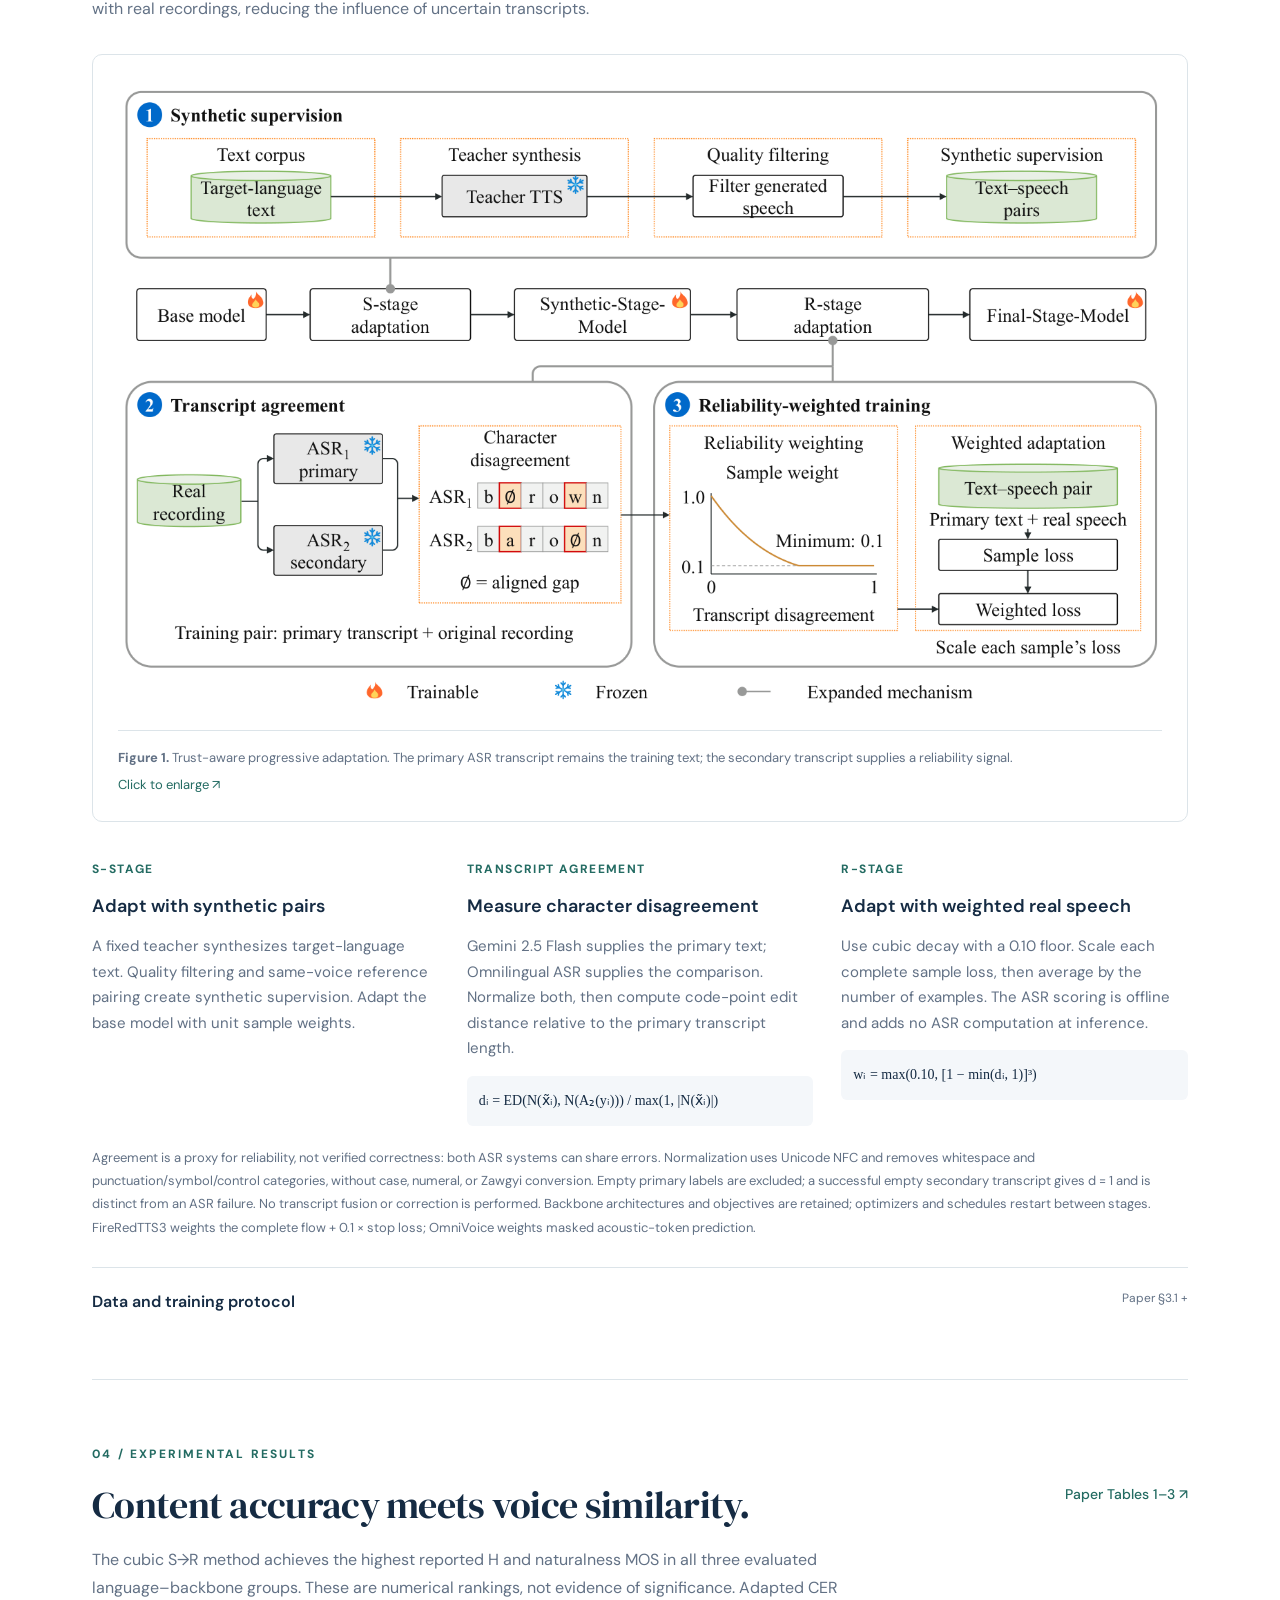
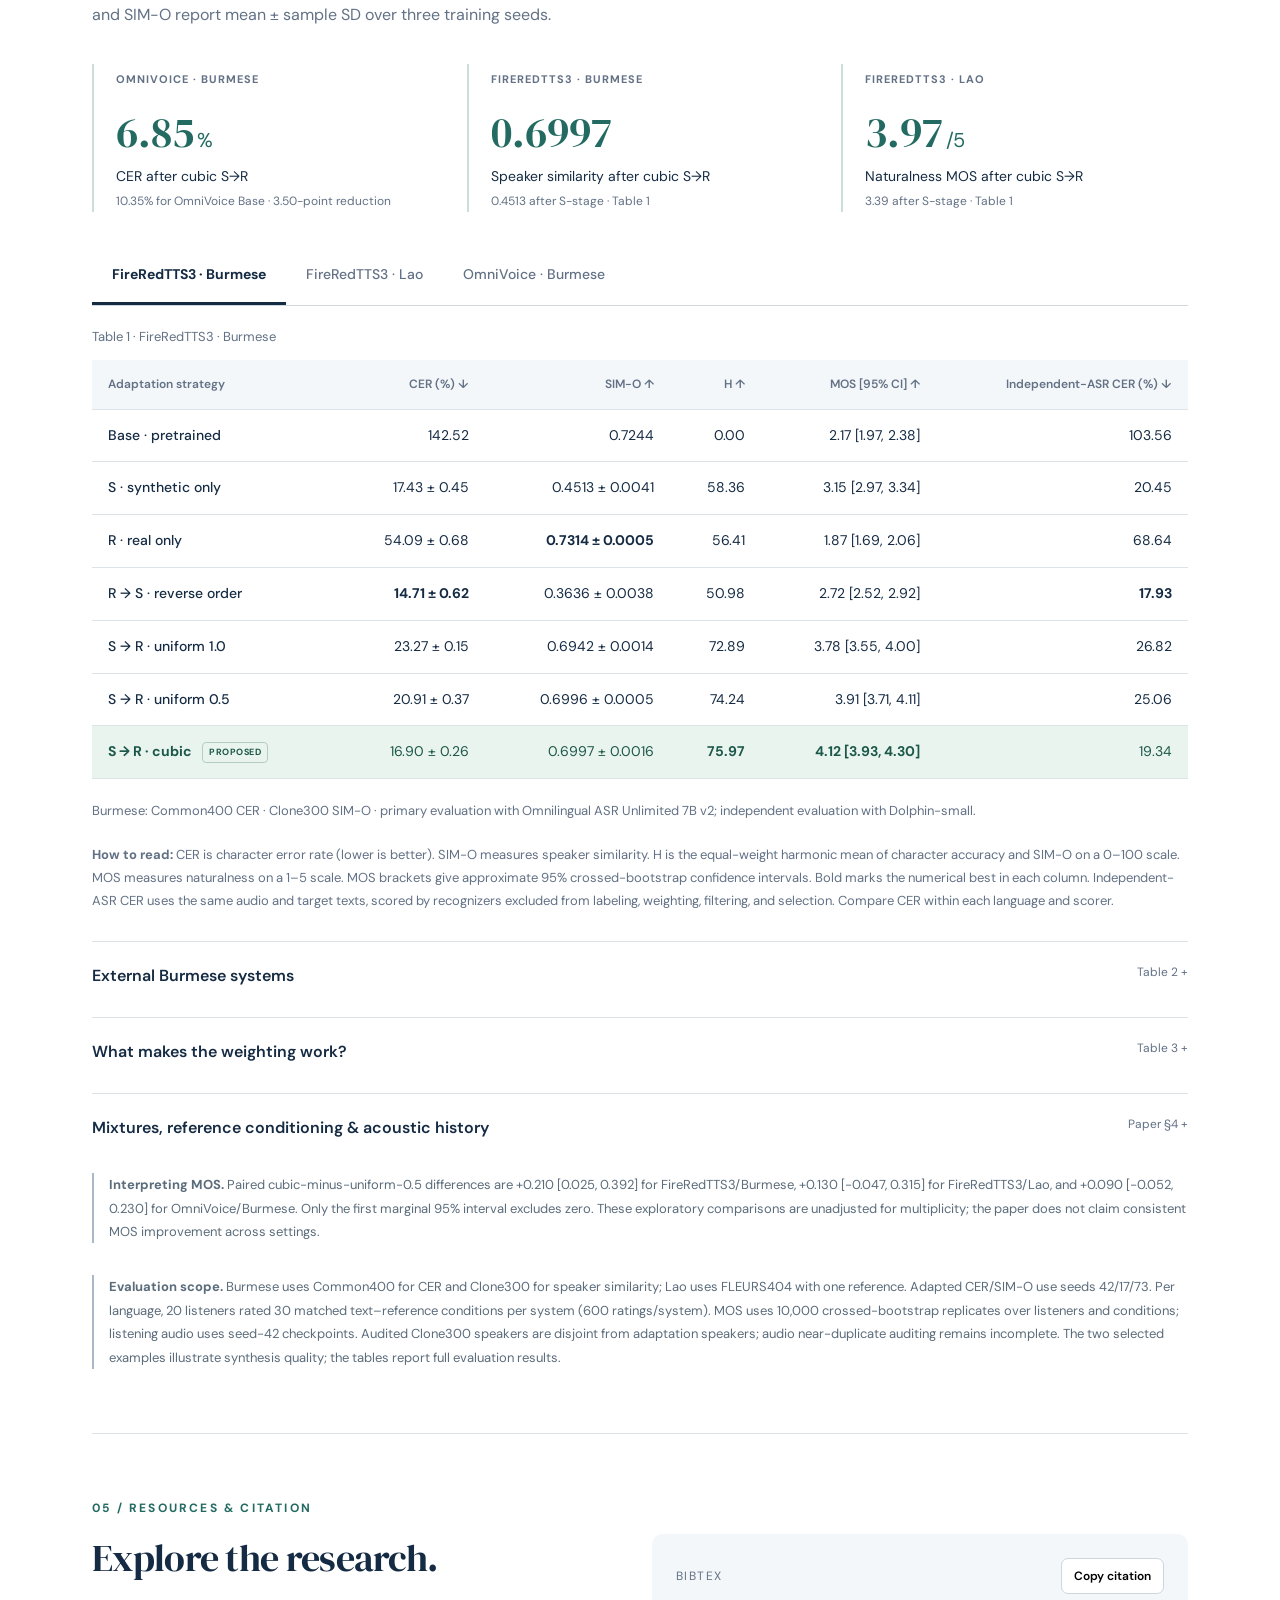
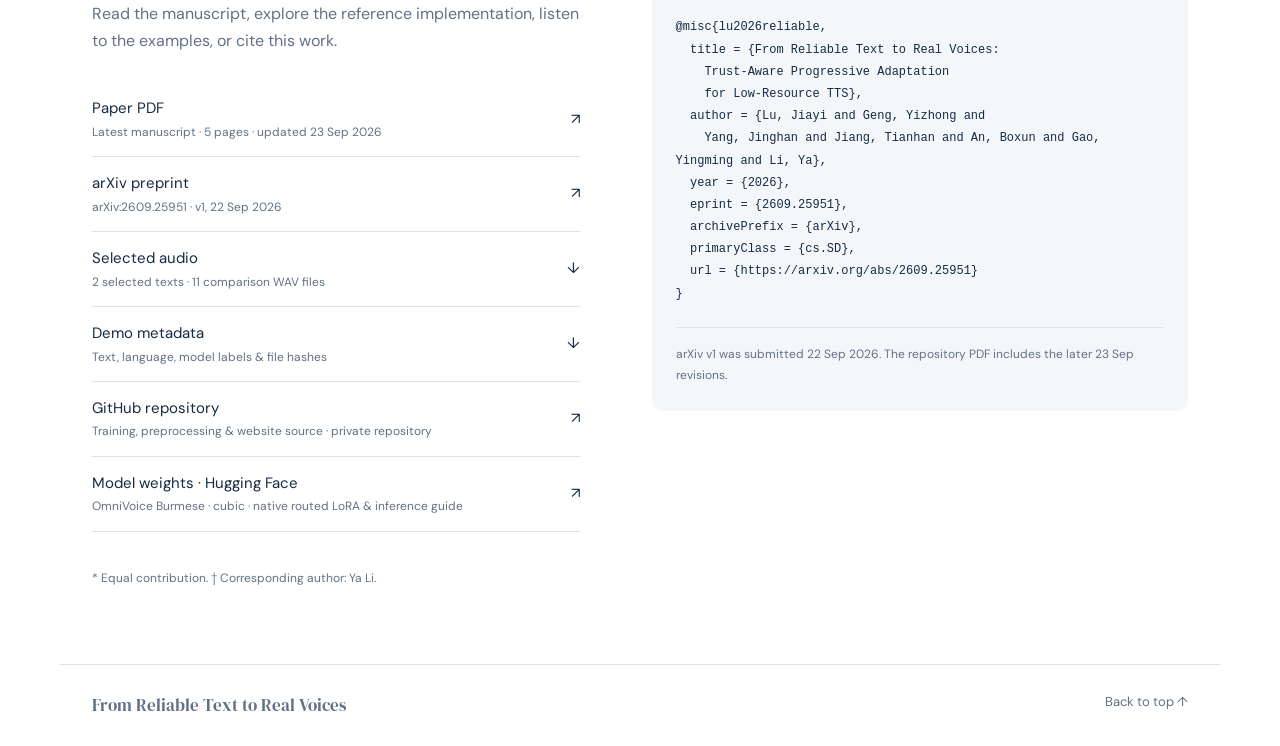
==== commit 7d031e91: "Link arXiv paper and GitHub from demo page" ====
--- a/docs/index.html
+++ b/docs/index.html
@@ -1,7 +1,7 @@
 <!doctype html>
 <html lang="en"><head><meta charset="utf-8"><meta name="viewport" content="width=device-width,initial-scale=1"><title>From Reliable Text to Real Voices</title><meta name="description" content="Trust-aware progressive adaptation for low-resource text-to-speech. Research, methods, audio comparisons, and results for Burmese and Lao."><link rel="icon" type="image/svg+xml" href="data:image/svg+xml,%3Csvg xmlns='http://www.w3.org/2000/svg' viewBox='0 0 32 32'%3E%3Crect width='32' height='32' rx='8' fill='%23254161'/%3E%3Cpath d='M8 13v6m5-12v18m6-15v12m5-9v6' stroke='white' stroke-width='2.5' stroke-linecap='round'/%3E%3C/svg%3E"><link rel="stylesheet" href="style.css"></head>
 <body><header class="site-header"><a class="brand" href="#top"><span class="brand-icon">≋</span> Reliable Text · Real Voices</a><nav aria-label="Main navigation"><a href="#overview">Overview</a><a href="#method">Method</a><a href="#audio">Audio demos</a><a href="#results">Results</a><a href="#citation">Resources</a></nav></header>
-<main id="top"><section class="hero"><p class="eyebrow">LOW-RESOURCE SPEECH SYNTHESIS · RESEARCH PROJECT</p><h1>From Reliable Text<br>to <em>Real Voices</em></h1><p class="subtitle">Trust-Aware Progressive Adaptation for Low-Resource TTS</p><p class="authors">Jiayi Lu<sup>1,2,*</sup> · Yizhong Geng<sup>1,3,*</sup> · Jinghan Yang<sup>3</sup> · Tianhan Jiang<sup>4</sup> · Boxun An<sup>5</sup> · Yingming Gao<sup>3</sup> · Ya Li<sup>3,†</sup></p><p class="affiliations"><sup>1</sup> Beijing Logic Intelligence Technology &nbsp; <sup>2</sup> University of Washington<br><sup>3</sup> Beijing University of Posts and Telecommunications<br><sup>4</sup> University of California, USA &nbsp; <sup>5</sup> Northwestern University, USA</p><div class="hero-actions"><a class="button primary" href="#audio">▶ &nbsp; Listen to the comparisons</a><a class="button" href="assets/paper.pdf" target="_blank" rel="noopener">Read the paper ↗</a><a class="button" href="#citation">Code & models</a></div><p class="meta">Manuscript · 2026 &nbsp; / &nbsp; Burmese & Lao &nbsp; / &nbsp; FireRedTTS3 & OmniVoice</p></section>
+<main id="top"><section class="hero"><p class="eyebrow">LOW-RESOURCE SPEECH SYNTHESIS · RESEARCH PROJECT</p><h1>From Reliable Text<br>to <em>Real Voices</em></h1><p class="subtitle">Trust-Aware Progressive Adaptation for Low-Resource TTS</p><p class="authors">Jiayi Lu<sup>1,2,*</sup> · Yizhong Geng<sup>1,3,*</sup> · Jinghan Yang<sup>3</sup> · Tianhan Jiang<sup>4</sup> · Boxun An<sup>5</sup> · Yingming Gao<sup>3</sup> · Ya Li<sup>3,†</sup></p><p class="affiliations"><sup>1</sup> Beijing Logic Intelligence Technology &nbsp; <sup>2</sup> University of Washington<br><sup>3</sup> Beijing University of Posts and Telecommunications<br><sup>4</sup> University of California, USA &nbsp; <sup>5</sup> Northwestern University, USA</p><div class="hero-actions"><a class="button primary" href="#audio">▶ &nbsp; Listen to the comparisons</a><a class="button" href="https://arxiv.org/abs/2609.25951" target="_blank" rel="noopener">Read on arXiv ↗</a><a class="button" href="https://github.com/InsiderX-Pro/S2R-Adaptation-TTS" target="_blank" rel="noopener">Code & models ↗</a></div><p class="meta">Manuscript · 2026 &nbsp; / &nbsp; Burmese & Lao &nbsp; / &nbsp; FireRedTTS3 & OmniVoice</p></section>
 <div class="research-strip" aria-label="Research at a glance"><div><span class="strip-number">01</span><span><strong>Learn the language</strong><small>Synthetic text–speech pairs</small></span></div><span class="strip-arrow" aria-hidden="true">→</span><div><span class="strip-number">02</span><span><strong>Recover the voice</strong><small>Reliability-weighted real speech</small></span></div><div class="strip-result"><strong>2 languages. 2 backbones.</strong><small>One progressive adaptation framework.</small></div></div>
 
 <section id="overview" class="section overview-grid"><div><p class="eyebrow">01 / OVERVIEW</p><h2>Learn pronunciation.<br>Keep the speaker.</h2><p class="aside-label">The challenge of low-resource TTS</p></div><div><p class="lead">Synthetic speech offers pronunciation supervision. Real recordings bring natural prosody and diverse voices. Their order—and the trust placed in each transcript—shape what a model learns.</p><p>Adapting a multilingual TTS model to an underrepresented language requires accurate pronunciation and control over an unseen reference speaker. Synthetic-only adaptation can improve content accuracy while reducing speaker similarity. Real-speech adaptation can restore similarity, but noisy ASR transcripts may erode those pronunciation gains.</p><p>We first adapt on synthetic pairs (<strong>S-stage</strong>), then on real recordings (<strong>R-stage</strong>). Agreement between two ASR systems determines how much each real example contributes to training.</p><details class="abstract"><summary>Read the abstract <span aria-hidden="true">+</span></summary><p>Low-resource text-to-speech (TTS) adaptation is constrained by scarce paired data and costly manual transcription. Existing fixed-voice TTS systems can provide relatively accurate pronunciation, but their synthetic speech offers limited speaker diversity and may exhibit flat prosody. Real recordings provide natural prosody and diverse voices, yet their automatic speech recognition (ASR) pseudo-labels may contain transcription errors. We find that supervision order affects content accuracy and speaker similarity. We propose trust-aware progressive adaptation: synthetic-to-real adaptation first establishes text–speech correspondences, then restores reference-speaker control using real speech. Transcript-agreement weighting uses agreement between two fixed ASR systems as a proxy for pseudo-label reliability to limit noisy supervision. Experiments with FireRedTTS3 on Burmese and Lao and OmniVoice on Burmese show improved content accuracy with high naturalness and competitive speaker similarity. Jointly considering supervision order and pseudo-label reliability when combining synthetic and real speech offers a practical path to zero-shot voice cloning in low-resource languages with less manual transcription. Audio demos are available at <a href="https://insiderx-pro.github.io/S2R-Adaptation-TTS/">the project page</a>.</p></details></div></section>
@@ -22,12 +22,15 @@
 <details class="results-details"><summary>Mixtures, reference conditioning & acoustic history <span>Paper §4 +</span></summary><div class="analysis-grid"><article><h3>Progressive adaptation</h3><p>The real-example ratio sweep uses 0/10/25/50/75/90/100% real data. Synthetic replay restores less similarity than real-only continuation. Exposure-matched joint training from Base yields <strong>20.160% CER / 0.65120 SIM-O</strong>.</p></article><article><h3>Reference response</h3><p>Embedding-switch response across 16 texts is <strong>1.3147 / 0.9602 / 1.2723</strong> for Base / S / historical uniform 0.5 S→R. Matched-reference SIM-O is 0.7804 / 0.5672 / 0.7625. Real adaptation restores response weakened by S; cubic was not tested in this intervention.</p></article><article><h3>Acoustic history</h3><p>Recorded rather than generated prefixes improve suffix SIM-O by <strong>0.0739 / 0.0211</strong> for S / historical uniform 0.5 S→R over eight eligible pairs. Gains occur in 7/8 pairs for each model; paired 95% intervals are [0.0225, 0.1204] / [0.0025, 0.0374]. These case-conditioned results show history dependence, not naturally accumulating voice drift. Cubic was not tested.</p></article></div><p class="fine-print">No corresponding intervention or ratio-sweep audio is available in the supplied collection. These results are reported from the manuscript and are not inferred from the selected listening clips.</p></details>
 <div class="note results-note"><strong>Interpreting MOS.</strong> Paired cubic-minus-uniform-0.5 differences are +0.210 [0.025, 0.392] for FireRedTTS3/Burmese, +0.130 [−0.047, 0.315] for FireRedTTS3/Lao, and +0.090 [−0.052, 0.230] for OmniVoice/Burmese. Only the first marginal 95% interval excludes zero. These exploratory comparisons are unadjusted for multiplicity; the paper does not claim consistent MOS improvement across settings.</div><div class="note results-note"><strong>Evaluation scope.</strong> Burmese uses Common400 for CER and Clone300 for speaker similarity; Lao uses FLEURS404 with one reference. Adapted CER/SIM-O use seeds 42/17/73. Per language, 20 listeners rated 30 matched text–reference conditions per system (600 ratings/system). MOS uses 10,000 crossed-bootstrap replicates over listeners and conditions; listening audio uses seed-42 checkpoints. Audited Clone300 speakers are disjoint from adaptation speakers; audio near-duplicate auditing remains incomplete. The two selected examples illustrate synthesis quality; the tables report full evaluation results.</div></section>
 
-<section id="citation" class="section"><div class="resource-layout"><div><p class="eyebrow">05 / RESOURCES & CITATION</p><h2>Explore the research.</h2><p class="section-intro">Read the manuscript, explore the reference implementation, listen to the examples, or cite this work.</p><div class="resource-list"><a href="assets/paper.pdf" target="_blank" rel="noopener"><span>Paper PDF<small>Latest manuscript · 5 pages · updated 23 Sep 2026</small></span><span aria-hidden="true">↗</span></a><a href="assets/selected-audio.zip" download><span>Selected audio<small>2 selected texts · 11 comparison WAV files</small></span><span aria-hidden="true">↓</span></a><a href="assets/demo-data.json" download><span>Demo metadata<small>Text, language, model labels & file hashes</small></span><span aria-hidden="true">↓</span></a><a href="https://github.com/InsiderX-Pro/S2R-Adaptation-TTS" target="_blank" rel="noopener"><span>GitHub repository<small>Training, preprocessing & website source · private repository</small></span><span aria-hidden="true">↗</span></a><a href="https://huggingface.co/InsiderX-Pro/S2R-Adaptation-TTS" target="_blank" rel="noopener"><span>Model weights · Hugging Face<small>OmniVoice Burmese · cubic · native routed LoRA & inference guide</small></span><span aria-hidden="true">↗</span></a></div></div><div class="citation-box"><div class="citation-top"><span>BIBTEX</span><button id="copy-citation" class="button">Copy citation</button></div><pre id="bibtex">@unpublished{lu2026reliable,
+<section id="citation" class="section"><div class="resource-layout"><div><p class="eyebrow">05 / RESOURCES & CITATION</p><h2>Explore the research.</h2><p class="section-intro">Read the manuscript, explore the reference implementation, listen to the examples, or cite this work.</p><div class="resource-list"><a href="assets/paper.pdf" target="_blank" rel="noopener"><span>Paper PDF<small>Latest manuscript · 5 pages · updated 23 Sep 2026</small></span><span aria-hidden="true">↗</span></a><a href="https://arxiv.org/abs/2609.25951" target="_blank" rel="noopener"><span>arXiv preprint<small>arXiv:2609.25951 · v1, 22 Sep 2026</small></span><span aria-hidden="true">↗</span></a><a href="assets/selected-audio.zip" download><span>Selected audio<small>2 selected texts · 11 comparison WAV files</small></span><span aria-hidden="true">↓</span></a><a href="assets/demo-data.json" download><span>Demo metadata<small>Text, language, model labels & file hashes</small></span><span aria-hidden="true">↓</span></a><a href="https://github.com/InsiderX-Pro/S2R-Adaptation-TTS" target="_blank" rel="noopener"><span>GitHub repository<small>Training, preprocessing & website source · private repository</small></span><span aria-hidden="true">↗</span></a><a href="https://huggingface.co/InsiderX-Pro/S2R-Adaptation-TTS" target="_blank" rel="noopener"><span>Model weights · Hugging Face<small>OmniVoice Burmese · cubic · native routed LoRA & inference guide</small></span><span aria-hidden="true">↗</span></a></div></div><div class="citation-box"><div class="citation-top"><span>BIBTEX</span><button id="copy-citation" class="button">Copy citation</button></div><pre id="bibtex">@misc{lu2026reliable,
   title = {From Reliable Text to Real Voices:
     Trust-Aware Progressive Adaptation
     for Low-Resource TTS},
   author = {Lu, Jiayi and Geng, Yizhong and
     Yang, Jinghan and Jiang, Tianhan and An, Boxun and Gao, Yingming and Li, Ya},
   year = {2026},
-  note = {Manuscript}
-}</pre><p class="fine-print">Manuscript citation. The supplied PDF does not state an accepted venue, DOI, or arXiv identifier.</p><span id="copy-status" class="sr-only" role="status"></span></div></div><p class="author-note">* Equal contribution. † Corresponding author: Ya Li.</p></section></main><footer><span>From Reliable Text to Real Voices</span><a href="#top">Back to top ↑</a></footer><script src="demo-data.js"></script><script src="app.js"></script></body></html>
+  eprint = {2609.25951},
+  archivePrefix = {arXiv},
+  primaryClass = {cs.SD},
+  url = {https://arxiv.org/abs/2609.25951}
+}</pre><p class="fine-print">arXiv v1 was submitted 22 Sep 2026. The repository PDF includes the later 23 Sep revisions.</p><span id="copy-status" class="sr-only" role="status"></span></div></div><p class="author-note">* Equal contribution. † Corresponding author: Ya Li.</p></section></main><footer><span>From Reliable Text to Real Voices</span><a href="#top">Back to top ↑</a></footer><script src="demo-data.js"></script><script src="app.js"></script></body></html>
